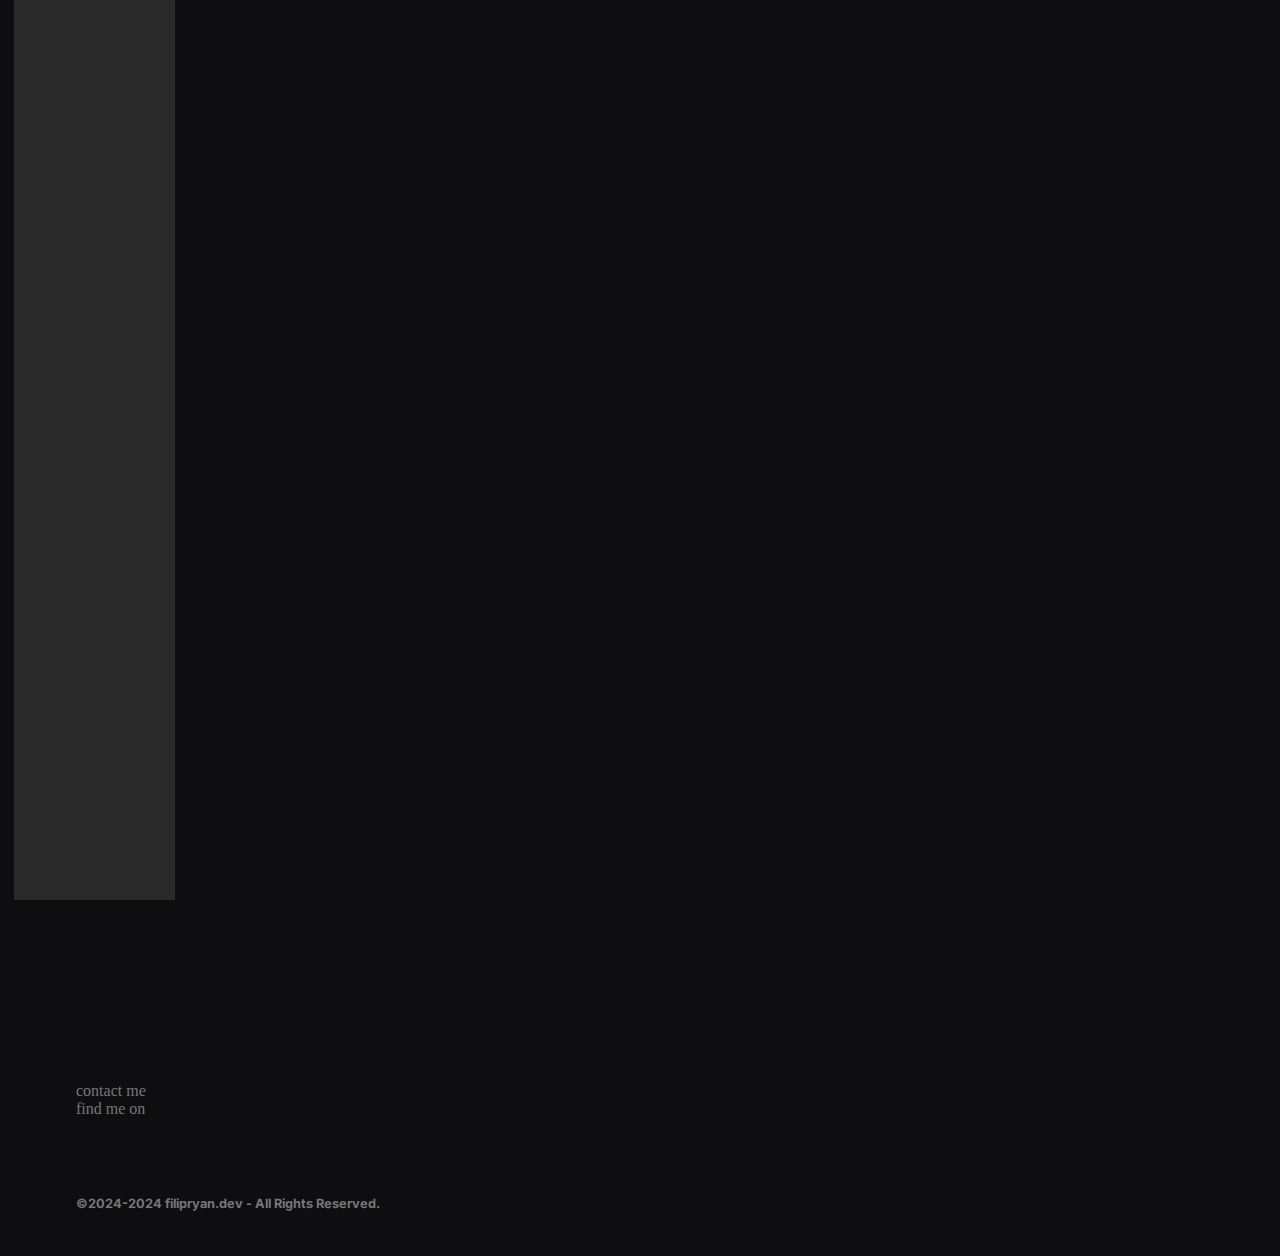
==== index.html @ d49475c1 "fixing hero section stuff again" ====
<!DOCTYPE html>
<html lang="en">
  <head>
    <meta charset="UTF-8" />
    <meta name="viewport" content="width=device-width, initial-scale=1.0" />
    <title>filipryan.dev</title>
    <link
      rel="icon"
      type="image/png"
      href="Src/Assets/faviconAssets/favicon-32x32.png"
      sizes="32x32"
    />
    <link
      rel="icon"
      type="image/png"
      href="Src/Assets/faviconAssets/favicon-16x16.png"
      sizes="16x16"
    />
    <link
      rel="icon"
      type="image/png"
      href="Src/Assets/faviconAssets/favicon.ico"
    />

    <link
      href="https://unpkg.com/boxicons@2.1.4/css/boxicons.min.css"
      rel="stylesheet"
    />
    <link rel="stylesheet" href="layout.css" />
    <link rel="stylesheet" href="Src/Website/globalLayout.css" />
    <link rel="stylesheet" href="Src/Website/fonts.css" />
  </head>
  <body>
    <div class="root">
      <div class="preLoader">
        <div class="placeholderFrame"></div>
        <div class="grayFrame"></div>
        <div class="blackFrame"></div>
        <div class="logoFrame">
          <img src="Src/Assets/FRLOGO.png" alt="FR" class="logo" />
        </div>
      </div>

      <header class="topHeader">
        <div class="container">
          <div class="left">
            <button class="leftInner" onclick="window.location.reload()">
              <div class="label">filipryan.dev</div>
            </button>
          </div>
          <div class="right">
            <button class="hamburger" id="navbarToggleButton">
              <div class="inner">
                <div class="hamburgerOpen">
                  <span class="line"></span>
                  <span class="line"></span>
                  <span class="line"></span>
                </div>
                <div class="hamburgerClosed">
                  <span class="line"></span>
                  <span class="line"></span>
                </div>
              </div>
            </button>
          </div>
        </div>
      </header>

      <nav class="navbar">
        <div class="shade"></div>
        <div class="content">
          <div class="container">
            <div class="inner">
              <section class="contact">
                <header class="title">Say hello</header>
                <section class="contactInfo">
                  <p class="contactTitle">Info</p>
                  <a href="tel:+4792081617"> (+47) 920 81 617 </a>
                  <a href="mailto:filipryanbusinessmail@gmail.com">
                    filipryanbusinessmail@gmail.com
                  </a>
                </section>
              </section>
              <section class="info">
                <header class="label">
                  <div class="description">Get in touch</div>
                </header>
                <div class="socials">
                  <div class="social" id="linkedin">
                    <a href="#">
                      <i class="bx bxl-linkedin"></i>
                    </a>
                  </div>
                  <div class="social" id="github">
                    <a href="https://github.com/raincuhh">
                      <i class="bx bxl-github"></i>
                    </a>
                  </div>
                  <div class="social" id="codepen">
                    <a href="https://codepen.io/filip-ryan">
                      <i class="bx bxl-codepen"></i>
                    </a>
                  </div>
                  <!--
                    <div class="social" id="twitter">
                      <a href="#">
                        <i class="bx bxl-twitter"></i>
                      </a>
                    </div>
                    -->
                </div>
              </section>
            </div>
          </div>
        </div>
      </nav>

      <div class="arrow"></div>

      <div class="progressBar"></div>

      <!-- main -->

      <main class="layout">
        <section class="sectionHero">
          <div class="container">
            <div class="heroTitle">
              <div class="heroTitleText">filip ryan</div>
              <div class="heroTitleText">paulsen</div>
            </div>
            <div class="heroSubtext">
              <div class="subtextContainer">
                <div class="infoBit" id="infoBit1">
                  <div class="bitContainer">
                    <span class="bitHeader">bullet</span>
                    Hi, im Filip, i like to develop
                    <span id="animatedBitSpan">websites</span>
                  </div>
                  <div class="pointer">
                    <i class="bx bx-subdirectory-right"></i>
                  </div>
                </div>
                <div class="infoBit" id="infoBit2">
                  <div class="bitContainer">
                    <span class="bitHeader">bullet</span>
                    Striving to innovate in digital experiences through my
                    passion for coding and programming.
                  </div>
                </div>
              </div>
            </div>
          </div>
        </section>
        <section class="sectionMain">
          <div class="container">
            <section class="section" id="sectionCv">
              <div class="header"></div>
              <div class="innerSection">
                <a href="Src/Website/cv/cv.html">
                  <span class="label"></span>
                </a>
              </div>
            </section>
            <section class="section" id="sectionAbout">
              <div class="header"></div>
              <div class="innerSection">
                <a href="Src/Website/aboutme/aboutme.html">
                  <span class="label"></span>
                </a>
              </div>
            </section>
            <section class="section" id="sectionProjects ">
              <div class="header"></div>
              <div class="innerSection">
                <a href="Src/Website/projects/projects.html">
                  <span class="label"></span>
                </a>
              </div>
            </section>
          </div>
        </section>
        <section class="sectionFooter">
          <div class="container">
            <div class="information">
              <div class="contact">
                <header class="contactHeader">contact me</header>
                <div class="inner"></div>
              </div>
              <div class="socials">
                <header class="socialsHeader">find me on</header>
                <div class="social">
                  <a href="#" id="linkedin">
                    <i class="bx bxl-linkedin"></i>
                  </a>
                </div>
                <div class="social" id="github">
                  <a href="https://github.com/raincuhh">
                    <i class="bx bxl-github"></i>
                  </a>
                </div>
                <div class="social" id="codepen">
                  <a href="https://codepen.io/filip-ryan">
                    <i class="bx bxl-codepen"></i>
                  </a>
                </div>
              </div>
            </div>
            <div class="copyright">
              ©2024-2024 filipryan.dev - All Rights Reserved.
            </div>
          </div>
        </section>
      </main>
    </div>

    <!-- gsap -->
    <script src="https://cdnjs.cloudflare.com/ajax/libs/gsap/3.12.5/gsap.min.js"></script>
    <!-- main js -->
    <script type="module" src="Src/Website/main.js"></script>
  </body>
</html>
---- layout.css ----
.root {
  position: relative;
  overflow: hidden;
}

/* fixed */

.preLoader {
  pointer-events: none;
  .placeholderFrame {
    position: fixed;
    left: 0;
    top: 0;
    height: 100vh;
    width: 100vw;
    background-color: var(--bg-base);
  }
  .grayFrame {
    position: fixed;
    left: 0;
    top: 0;
    height: 100vh;
    width: 100vw;
    background-color: var(--bg-elevated-highlight);
  }
  .blackFrame {
    position: fixed;
    left: 0;
    top: 0;
    height: 100vh;
    width: 100vw;
    background-color: var(--bg-base);
  }
  .logoFrame {
    position: fixed;
    width: 100%;
    height: 100%;
    display: flex;
    justify-content: center;
    align-items: center;

    .logo {
      width: max(15vw, min(20vw + 50px)) /*200px*/;
      height: auto;
    }
  }
}

.topHeader {
  position: fixed;
  display: flex;
  align-items: center;
  width: 100%;
  transform: translateY(-100px);
  top: clamp(1rem, 4vw, 3.5rem);
  z-index: 90;
  .container {
    display: flex;
    justify-content: space-between;
    align-items: center;
    margin: 0 auto;
    padding: 0 max(1.5rem, min(6vw - 0.05rem));
    width: 100%;
    max-width: var(--max-content-width);
    .left {
      .leftInner {
        background: transparent;
        .label {
          font-family: "Inter", sans-serif;
          font-size: clamp(1rem, 10vw, 1.2rem);

          color: var(--text-base);
          transition: var(--transition-hover-base);
        }
      }
    }
    .right {
      .hamburger {
        /*
        width: 60px;
        height: 60px;
        */
        display: flex;
        flex-direction: column;
        justify-content: center;
        align-items: center;
        background: transparent;
        .inner {
          display: flex;
          flex-direction: column;
          position: relative;
          justify-content: center;
          align-items: center;
          .hamburgerOpen {
            display: flex;
            flex-direction: column;
            position: fixed;
            align-items: end;
            justify-content: space-between;
            width: 20px;
            height: 20px;

            transform: translate(0px, 0px);
            opacity: 1;
            .line {
              height: 2px;
              background-color: var(--text-base);
              transition: var(--transition-hover-base);
            }
            .line:nth-child(1) {
              width: 26px;
            }
            .line:nth-child(2) {
              width: 13px;
            }
            .line:nth-child(3) {
              width: 17px;
            }
          }
          .hamburgerClosed {
            display: flex;
            flex-direction: column;
            position: fixed;
            align-items: center;
            justify-content: center;
            width: 20px;
            height: 20px;

            transform: translate(170px, 0px);
            opacity: 0;
            .line {
              position: fixed;
              height: 2px;
              width: 25px;
              background-color: var(--text-base);
              transition: var(--transition-hover-base);
            }
            .line:nth-child(1) {
              transform: rotate(45deg);
            }
            .line:nth-child(2) {
              transform: rotate(135deg);
            }
          }
        }
      }
    }
    .left:hover {
      .leftInner {
        .label {
          color: var(--text-highlight);
        }
      }
    }
    .right:hover {
      .hamburger {
        .inner {
          .hamburgerOpen {
            .line {
              background-color: var(--text-highlight);
            }
          }
          .hamburgerClosed {
            .line {
              background-color: var(--text-highlight);
            }
          }
        }
      }
    }
  }
}

.navbar {
  position: fixed;
  display: block;
  height: 100%;
  width: 100%;
  z-index: 50;
  pointer-events: none;
  .shade {
    position: absolute;
    width: 100%;
    height: 100%;
    background-color: #4e4e4e1b;
    opacity: 0;
    pointer-events: none;
    cursor: pointer;
  }
  .content {
    position: relative;
    display: flex;
    justify-content: center;

    width: 100%;
    height: 89dvh;
    background-color: var(--bg-elevated-highlight);

    clip-path: polygon(0 0, 100% 0, 100% var(--nl), 0 var(--nr));
    cursor: pointer;
    color: var(--text-base);
    font-family: "Inter", sans-serif;
    font-size: 1rem;
    text-transform: uppercase;

    pointer-events: all;

    .container {
      display: flex;
      flex-direction: column;
      justify-content: center;
      width: 100%;
      padding-bottom: 2rem;
      .inner {
        display: flex;
        flex-direction: column-reverse;
        justify-content: space-between;
        width: 100%;
        margin: 0 auto;
        padding: 0 max(1.5rem, min(6vw - 0.05rem));
        max-width: var(--max-content-width);
        .contact {
          display: flex;
          flex-direction: column;
          justify-content: space-between;
          font-size: 1rem;
          padding-bottom: 1.25rem;
          .title {
            padding: 0.5rem 0 0.75rem;
          }
          .contactInfo {
            display: flex;
            flex-direction: column;
            a {
              text-decoration: none;
              color: var(--text-base);
              transition: var(--transition-hover-base);
            }
            a:hover {
              color: var(--text-highlight);
            }
          }
        }
        .info {
          display: flex;
          flex-direction: column;
          .label {
            pointer-events: none;
            margin-bottom: 1rem;
            color: var(--text-base);
            font-size: clamp(4rem, 4vw, 5rem);
            font-family: "roboto", sans-serif;
            text-transform: lowercase;
            .description {
              text-align: start;
            }
          }
          .socials {
            display: flex;
            gap: 1rem;
            align-items: start;
            justify-content: start;
            .social {
              a {
                i {
                  color: var(--text-base);
                  font-size: clamp(1.2rem, 6.4vw, 1.5rem);
                  transition: var(--transition-hover-base);
                }
              }
              a:hover {
                i {
                  color: var(--text-highlight);
                }
              }
            }
          }
        }
      }
    }
  }
}

.progressBar {
  position: fixed;
  display: flex;
  height: 100%;
  justify-content: center;
  top: 50%;
  padding-left: 2rem;
  color: var(--text-base);
}

/* main */

.layout {
  background-color: var(--bg-base);
  .sectionHero {
    min-height: 100dvh;
    display: flex;
    align-items: center;
    .container {
      width: 100%;
      margin: 0 auto;
      padding: 5rem max(1rem, min(6vw - 0.05rem)) 0;
      max-width: var(--max-content-width);
      .heroTitle {
        color: var(--text-base);
        line-height: clamp(4rem, 15vw, 16rem);
        padding-bottom: clamp(3rem, 4vh, 4rem);
        .heroTitleText {
          width: 100%;
          display: flex;
          justify-content: space-between;
          font-family: "roboto", sans-serif;
          font-size: max(3.95rem, min(11.299vw + 2rem, 18rem));
          letter-spacing: -0.17rem;
        }
        .heroTitleText:nth-child(2) {
          display: flex;
          width: 100%;
          justify-content: end;
        }
      }
      .heroSubtext {
        .subtextContainer {
          display: flex;
          justify-content: space-between;
          width: 100%;
          max-width: 30rem;
          gap: 0.5rem;
          #infoBit1 {
            display: flex;
            max-width: 12rem;
            min-width: 10rem;
            .bitContainer {
              padding-right: 5px;
            }
            .pointer {
              i {
                font-size: 1.5rem;
                color: var(--text-base);
              }
            }
          }
          #infoBit2 {
            display: flex;
            max-width: 13rem;
            min-width: 5rem;
          }
          .infoBit {
            .bitContainer {
              color: var(--text-base);
              font-size: 1rem;
              font-family: "hind", sans-serif;
              line-height: 1rem;
              .bitHeader {
                font-size: 0.85rem;
                font-weight: 700;
                padding-right: 0.15rem;
                color: var(--text-base);
              }
            }
          }
        }
      }
    }
  }
  .sectionMain {
    .container {
      width: 100%;
      margin: 0 auto;
      padding: max(2rem, min(1vw + 2rem, 4rem)) max(1.5rem, min(6vw - 0.05rem));

      .section {
        color: var(--text-base);
        .header {
          padding-top: 1rem;
          .divider {
            color: var(--text-base);
            background-color: var(--text-base);
            height: 1px;
          }
          .info {
            padding-top: 0.75rem;
            padding-bottom: 0.75rem;
            display: flex;
            justify-content: space-between;
          }
        }
        .innerSection {
          width: 100%;
          display: flex;
          justify-content: center;
          align-items: center;
          a {
            text-decoration: none;
            .label {
              font-size: 3rem;
              color: var(--text-base);
            }
          }
        }
      }
    }

    /*
    #sectionCv {
    }
    #sectionAbout {
    }
    #sectionProjects {
    }
    */
  }
  .sectionFooter {
    background-color: var(--bg-base);
    color: var(--text-base);
    /*
    margin-top: max(2rem, min(1vw + 2rem, 4rem));
    */
    .container {
      width: 100%;
      margin: 0 auto;
      padding: max(2rem, min(1vw + 2rem, 4rem)) max(1.5rem, min(6vw - 0.05rem));
      max-width: var(--max-content-width);
      .information {
        display: flex;
        flex-direction: column;
        .socials {
          .social {
            a {
              i {
                color: var(--footer-text);
                font-size: clamp(1.2rem, 6.4vw, 1.5rem);
                transition: var(--transition-hover-base);
              }
            }
            a:hover {
              i {
                color: var(--text-highlight);
              }
            }
          }
        }
      }
      .copyright {
        font-size: 0.8rem;
        font-family: "inter", sans-serif;
        font-weight: 700;
      }
    }
  }
}

/* mediaqueries */

@media (min-width: 768px) {
  .navbar {
    .content {
      height: 76dvh;
      .container {
        .inner {
          flex-direction: row;
          gap: 0rem;
          .contact {
            .title {
              padding: 0 0 1rem;
            }
          }
          .info {
            .label {
              font-size: clamp(5.5rem, 8vw, 10rem);
              .description {
                text-align: end;
              }
            }
            .socials {
              align-items: end;
              justify-content: end;
            }
          }
        }
      }
    }
  }
  .layout {
    .sectionHero {
      .container {
        .heroTitle {
          padding-bottom: 1rem;
        }
      }
    }
  }
}

@media (max-width: 576px) {
  .layout {
    .sectionHero {
      .container {
        .heroDescription {
          .description {
            flex-direction: column;
          }
        }
      }
    }
  }
}
---- Src/Website/globalLayout.css ----
*,
*::before,
*::after {
  margin: 0;
  padding: 0;
  border: 0;
  box-sizing: border-box;
}

:root {
  --bg-lowest: rgba(0, 0, 0);
  /*
  --bg-base: rgba(18, 18, 18);
  --bg-highlight: rgba(26, 26, 26);
  */
  --bg-elevated-base: #242424;
  --bg-elevated-highlight: #2a2a2a;
  --just-white: rgb(255, 255, 255);
  --bg-base-reverse: rgb(--text-base);

  /*
  --text-base: rgba(255, 255, 255);
  --text-subdued: rgba(167, 167, 167);
  --text-base-black: rgba(0, 0, 0, 1);
  */
  --brand-positive-base: rgba(110, 62, 166);
  --brand-positive-highlight: rgba(121, 68, 181);
  --brand-positive-subdued: rgb(95, 53, 143);

  --bg-base: #0e0e10;
  --text-base: rgb(119, 119, 119);
  --text-highlight: rgb(170, 170, 170);

  --footer-text: var(--bg-base);
  --footer-bg: #feffec;

  --transition-hover-base: all ease-in-out 100ms;

  --nl: 0%; /*100%;*/
  --nr: 0%; /*86%;*/

  /*z-indexes, from highest to lowest.*/
  --intro-z-index: 99;
  --header-z-index: 95;
  --navbar-z-index: 90;
  --root-z-index: 1;

  /*viewport widths.*/
  --xs-width: 320px;
  --sm-width: 576px;
  --md-width: 768px;
  --lg-width: 992px;
  --xl-width: 1200px;
  --xxl-width: 1440px;
}
---- Src/Website/fonts.css ----
@import url("https://fonts.googleapis.com/css2?family=Hind:wght@300;400;500;600;700&family=Montserrat:ital,wght@0,100..900;1,100..900&family=Poppins:ital,wght@0,100;0,200;0,300;0,400;0,500;0,600;0,700;0,800;0,900;1,100;1,200;1,300;1,400;1,500;1,600;1,700;1,800;1,900&display=swap");
@import url("https://fonts.googleapis.com/css2?family=Inter:wght@100..900&display=swap");
@import url("https://fonts.googleapis.com/css2?family=Bebas+Neue&display=swap");
@import url("https://fonts.googleapis.com/css2?family=Inter:wght@100;200;300;400;500;600;700;800;900&display=swap");
@import url("https://fonts.googleapis.com/css2?family=Raleway:ital,wght@0,100;0,200;0,300;0,400;0,500;0,600;0,700;0,800;0,900;1,100;1,200;1,300;1,400;1,500;1,600;1,700;1,800;1,900&display=swap");
@import url("https://fonts.googleapis.com/css2?family=Roboto:ital,wght@0,100;0,300;0,400;0,500;0,700;0,900;1,100;1,300;1,400;1,500;1,700;1,900&display=swap");
@import url("https://fonts.cdnfonts.com/css/vogue");
@import url("https://fonts.cdnfonts.com/css/holage");
@import url("https://fonts.cdnfonts.com/css/merogza");

@import url("https://fonts.googleapis.com/css2?family=Roboto:ital,wght@0,100;0,300;0,400;0,500;0,700;0,900;1,100;1,300;1,400;1,500;1,700;1,900&display=swap");
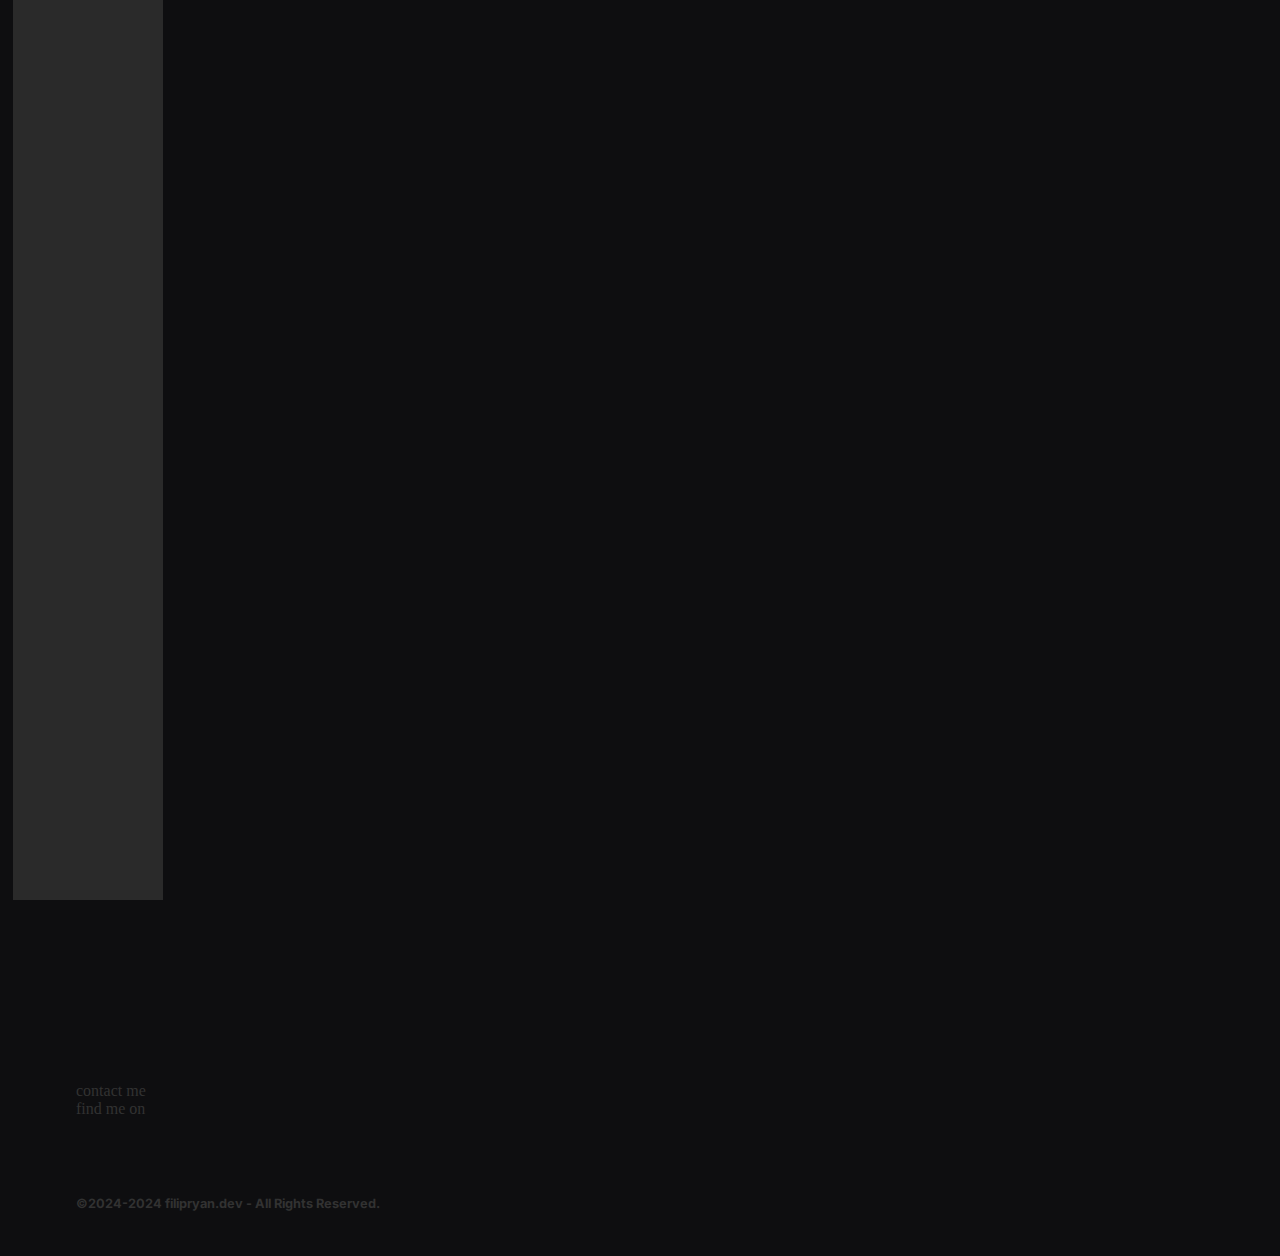
==== commit 347d2bf2: "added onscroll inactive fontcolor to active fontcolor" ====
--- a/index.html
+++ b/index.html
@@ -133,7 +133,7 @@
                 <div class="infoBit" id="infoBit1">
                   <div class="bitContainer">
                     <span class="bitHeader">bullet</span>
-                    Hi, im Filip, i like to develop
+                    Hi, i'm Filip, i like to develop
                     <span id="animatedBitSpan">websites</span>
                   </div>
                   <div class="pointer">
--- a/layout.css
+++ b/layout.css
@@ -199,10 +199,9 @@
     clip-path: polygon(0 0, 100% 0, 100% var(--nl), 0 var(--nr));
     cursor: pointer;
     color: var(--text-base);
-    font-family: "Inter", sans-serif;
+    font-family: "hind", sans-serif;
     font-size: 1rem;
-    text-transform: uppercase;
-
+    line-height: 1rem;
     pointer-events: all;
 
     .container {
@@ -244,6 +243,7 @@
         .info {
           display: flex;
           flex-direction: column;
+          line-height: 3rem;
           .label {
             pointer-events: none;
             margin-bottom: 1rem;
@@ -415,6 +415,7 @@
   }
   .sectionFooter {
     background-color: var(--bg-base);
+
     color: var(--text-base);
     /*
     margin-top: max(2rem, min(1vw + 2rem, 4rem));
--- a/Src/Website/globalLayout.css
+++ b/Src/Website/globalLayout.css
@@ -28,13 +28,17 @@
   --brand-positive-subdued: rgb(95, 53, 143);
 
   --bg-base: #0e0e10;
-  --text-base: rgb(119, 119, 119);
+  --text-inactive: rgb(50, 50, 50);
+  --text-119: rgb(119, 119, 119);
+  --text-base: var(--text-inactive);
   --text-highlight: rgb(170, 170, 170);
 
   --footer-text: var(--bg-base);
   --footer-bg: #feffec;
 
   --transition-hover-base: all ease-in-out 100ms;
+
+  --max-content-width: 120rem;
 
   --nl: 0%; /*100%;*/
   --nr: 0%; /*86%;*/
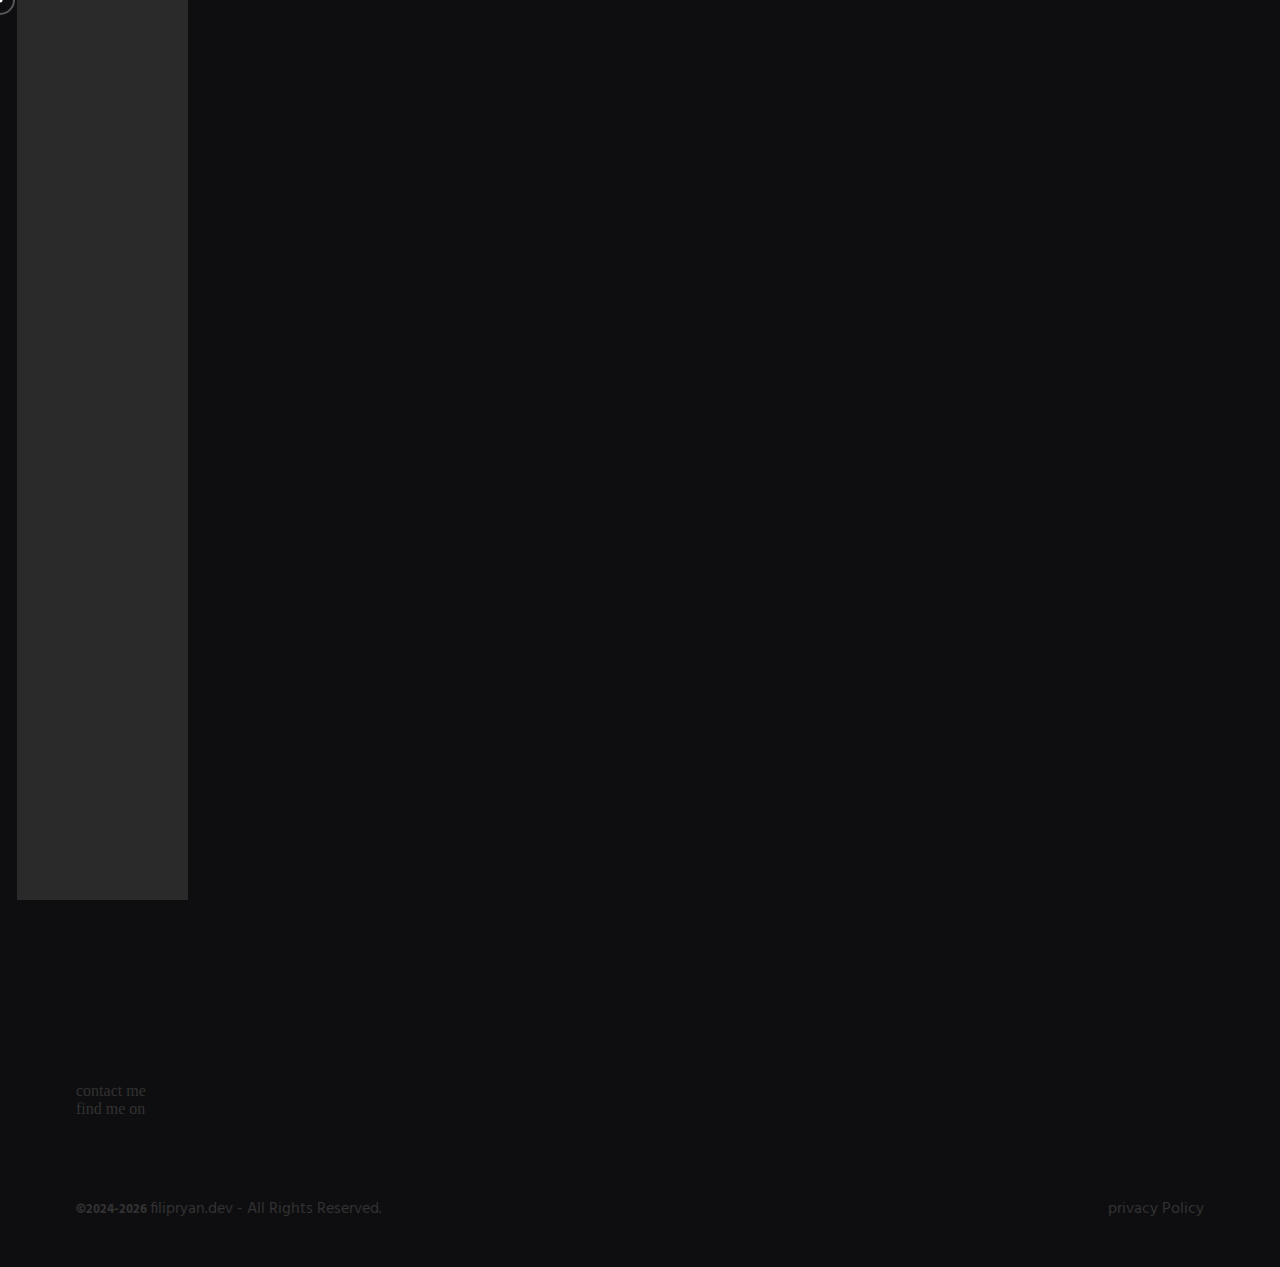
==== commit f9098fc8: "adding privacy policy" ====
--- a/index.html
+++ b/index.html
@@ -40,7 +40,6 @@
           <img src="Src/Assets/FRLOGO.png" alt="FR" class="logo" />
         </div>
       </div>
-
       <header class="topHeader">
         <div class="container">
           <div class="left">
@@ -65,7 +64,6 @@
           </div>
         </div>
       </header>
-
       <nav class="navbar">
         <div class="shade"></div>
         <div class="content">
@@ -101,20 +99,16 @@
                       <i class="bx bxl-codepen"></i>
                     </a>
                   </div>
-                  <!--
-                    <div class="social" id="twitter">
-                      <a href="#">
-                        <i class="bx bxl-twitter"></i>
-                      </a>
-                    </div>
-                    -->
                 </div>
               </section>
             </div>
           </div>
         </div>
       </nav>
-
+      <div class="cursor">
+        <div class="cursorDot" data-cursor-dot></div>
+        <div class="cursorOutline" data-cursor-outline></div>
+      </div>
       <div class="arrow"></div>
 
       <div class="progressBar"></div>
@@ -205,8 +199,20 @@
                 </div>
               </div>
             </div>
-            <div class="copyright">
-              ©2024-2024 filipryan.dev - All Rights Reserved.
+            <div class="legals">
+              <div class="copyright">
+                <a>
+                  <span class="copyrightDate"
+                    >©2024-<span id="copyrightPresentYear"></span>
+                  </span>
+                  filipryan.dev - All Rights Reserved.
+                </a>
+              </div>
+              <div class="privacy">
+                <a href="Src/Website/privacyPolicy/page.html">
+                  privacy Policy
+                </a>
+              </div>
             </div>
           </div>
         </section>
--- a/layout.css
+++ b/layout.css
@@ -1,3 +1,7 @@
+body {
+  cursor: none;
+}
+
 .root {
   position: relative;
   overflow: hidden;
@@ -52,7 +56,7 @@
   align-items: center;
   width: 100%;
   transform: translateY(-100px);
-  top: clamp(1rem, 4vw, 3.5rem);
+  top: clamp(1rem, 4vw, 4rem);
   z-index: 90;
   .container {
     display: flex;
@@ -185,7 +189,6 @@
     background-color: #4e4e4e1b;
     opacity: 0;
     pointer-events: none;
-    cursor: pointer;
   }
   .content {
     position: relative;
@@ -194,10 +197,10 @@
 
     width: 100%;
     height: 89dvh;
-    background-color: var(--bg-elevated-highlight);
+    background-color: var(--navbar-base);
 
     clip-path: polygon(0 0, 100% 0, 100% var(--nl), 0 var(--nr));
-    cursor: pointer;
+
     color: var(--text-base);
     font-family: "hind", sans-serif;
     font-size: 1rem;
@@ -243,7 +246,7 @@
         .info {
           display: flex;
           flex-direction: column;
-          line-height: 3rem;
+          line-height: clamp(3rem, 5vw, 5rem);
           .label {
             pointer-events: none;
             margin-bottom: 1rem;
@@ -289,6 +292,28 @@
   top: 50%;
   padding-left: 2rem;
   color: var(--text-base);
+}
+
+.cursorDot {
+  width: 5px;
+  height: 5px;
+  background-color: white;
+}
+.cursorOutline {
+  width: 30px;
+  height: 30px;
+  border: 2px solid hsla(0, 0%, 100%, 0.3);
+}
+
+.cursorDot,
+.cursorOutline {
+  position: fixed;
+  top: 0;
+  left: 0;
+  transform: translate(-50%, -50%);
+  border-radius: 50%;
+  z-index: 2000;
+  pointer-events: none;
 }
 
 /* main */
@@ -415,11 +440,7 @@
   }
   .sectionFooter {
     background-color: var(--bg-base);
-
     color: var(--text-base);
-    /*
-    margin-top: max(2rem, min(1vw + 2rem, 4rem));
-    */
     .container {
       width: 100%;
       margin: 0 auto;
@@ -445,10 +466,38 @@
           }
         }
       }
-      .copyright {
-        font-size: 0.8rem;
-        font-family: "inter", sans-serif;
-        font-weight: 700;
+      .legals {
+        width: 100%;
+        display: flex;
+        justify-content: space-between;
+        .copyright {
+          a {
+            color: var(--text-base);
+            font-size: clamp(0.8rem, 4vw, 1rem);
+            font-family: "hind", sans-serif;
+            text-decoration: none;
+            .copyrightDate {
+              font-size: 0.8rem;
+              font-weight: 700;
+            }
+          }
+        }
+        .copyright:hover {
+          text-decoration: underline;
+        }
+        .privacy {
+          a {
+            font-size: clamp(0.8rem, 4vw, 1rem);
+            font-family: "hind", sans-serif;
+            color: var(--text-base);
+            text-decoration: none;
+          }
+        }
+        .privacy:hover {
+          a {
+            text-decoration: underline;
+          }
+        }
       }
     }
   }
@@ -495,6 +544,15 @@
     }
   }
 }
+@media (max-width: 768px) {
+  [data-cursor-dot],
+  [data-cursor-outline] {
+    display: none;
+  }
+  body {
+    cursor: pointer;
+  }
+}
 
 @media (max-width: 576px) {
   .layout {
@@ -509,3 +567,17 @@
     }
   }
 }
+
+@media (max-width: 475px) {
+  .layout {
+    .sectionFooter {
+      .container {
+        .legals {
+          display: flex;
+          flex-direction: column;
+          gap: clamp(0.25rem, 4vw, 0.5rem);
+        }
+      }
+    }
+  }
+}
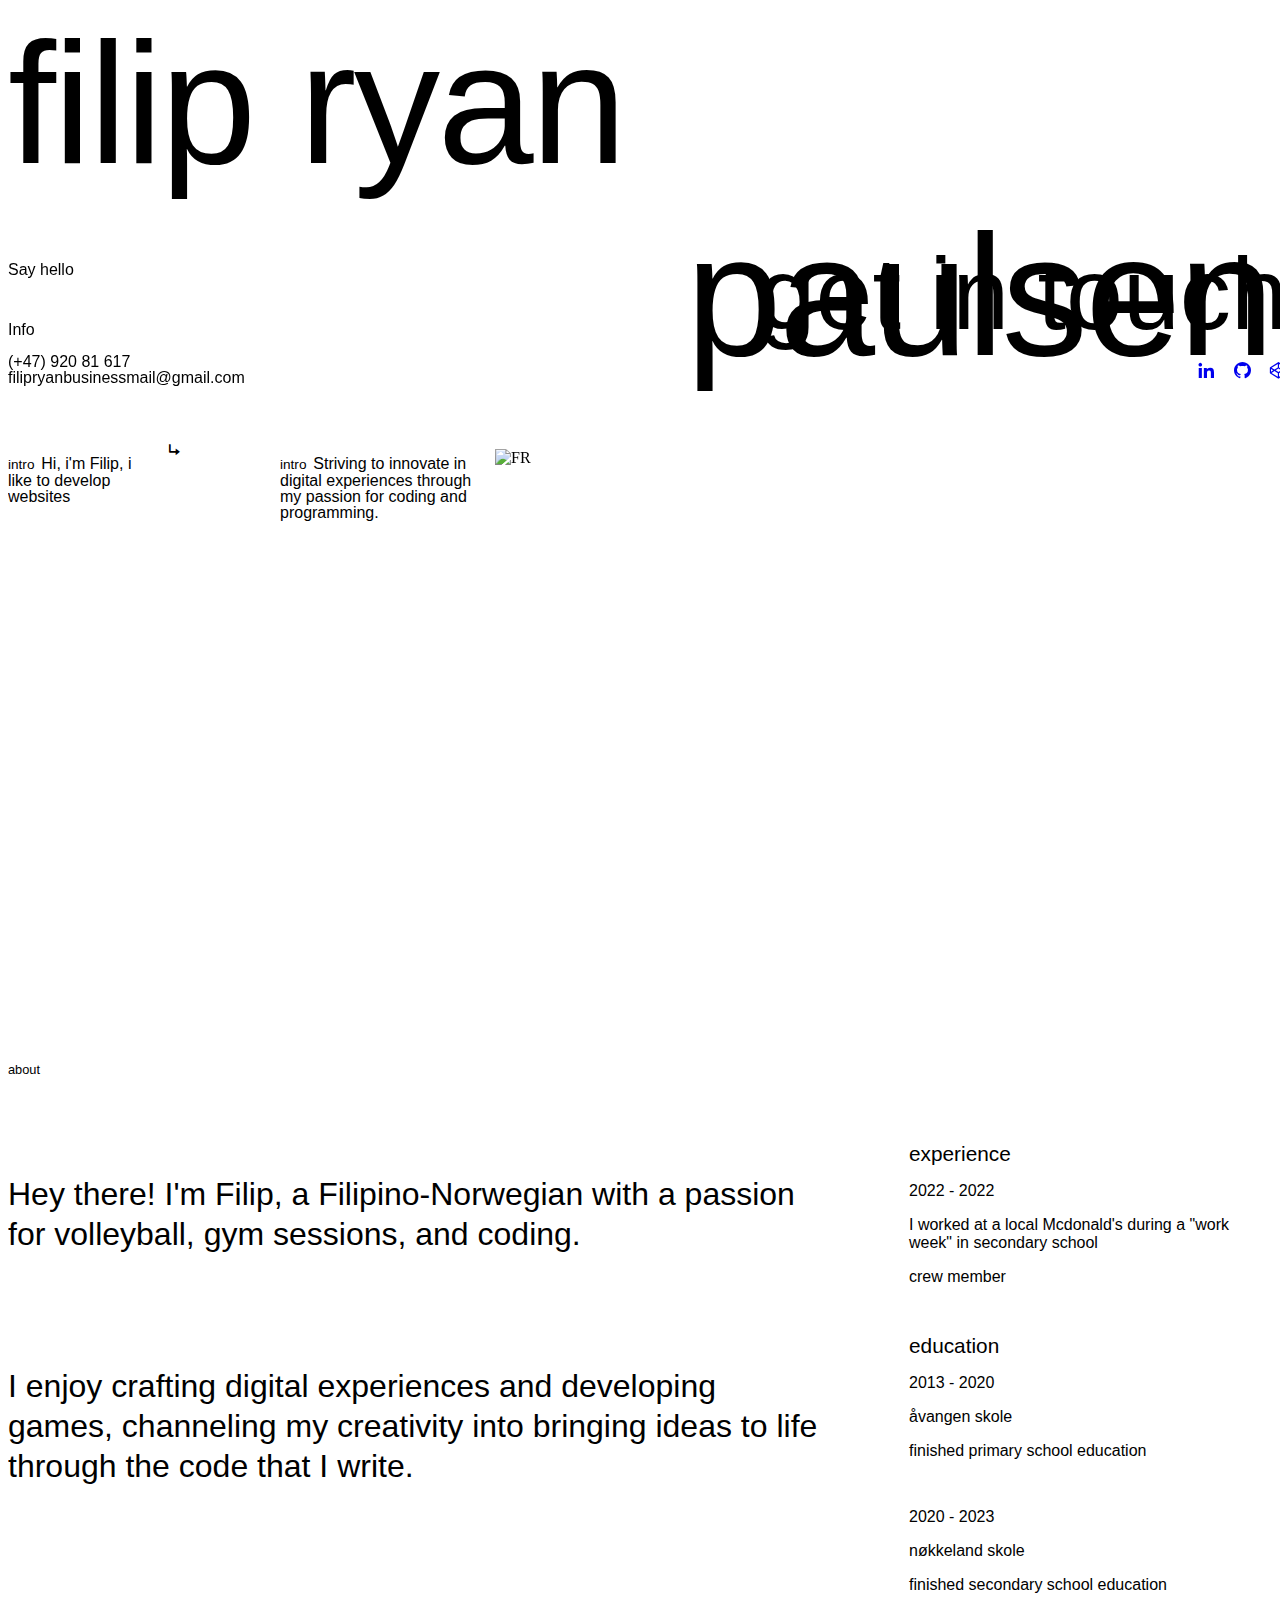
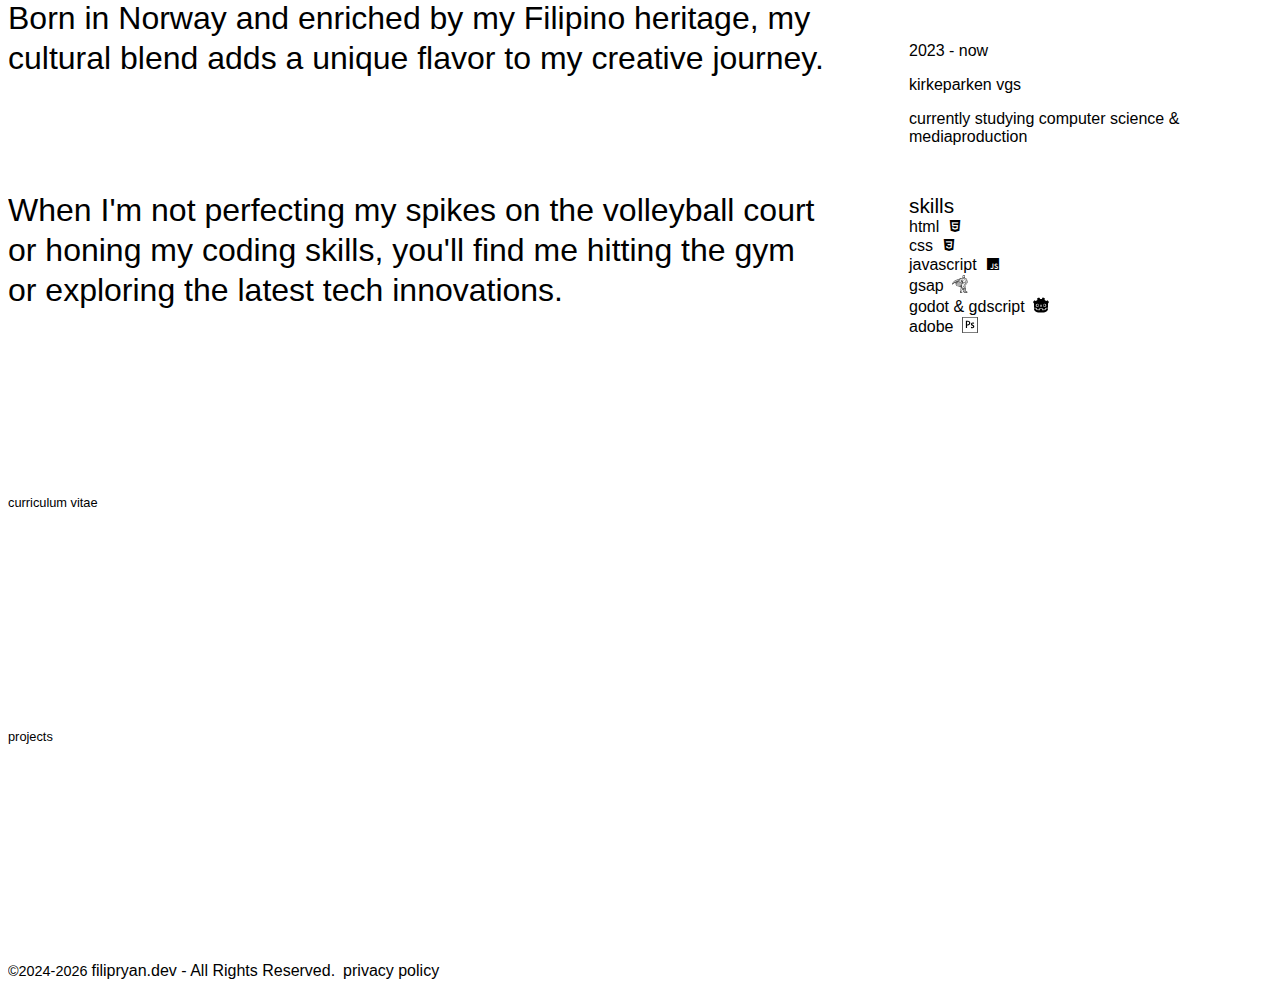
==== commit e0d19f64: "changed indexhtml,css,js, made the about section" ====
--- a/index.html
+++ b/index.html
@@ -3,52 +3,49 @@
   <head>
     <meta charset="UTF-8" />
     <meta name="viewport" content="width=device-width, initial-scale=1.0" />
-    <title>filipryan.dev</title>
+    <title>filipryan.dev | home</title>
     <link
       rel="icon"
       type="image/png"
-      href="Src/Assets/faviconAssets/favicon-32x32.png"
+      href="assets/favicon-32x32.png"
       sizes="32x32"
     />
     <link
       rel="icon"
       type="image/png"
-      href="Src/Assets/faviconAssets/favicon-16x16.png"
+      href="assets/favicon-16x16.png"
       sizes="16x16"
     />
-    <link
-      rel="icon"
-      type="image/png"
-      href="Src/Assets/faviconAssets/favicon.ico"
-    />
+    <link rel="icon" type="image/png" href="assets/favicon.ico" />
 
     <link
       href="https://unpkg.com/boxicons@2.1.4/css/boxicons.min.css"
       rel="stylesheet"
     />
     <link rel="stylesheet" href="layout.css" />
-    <link rel="stylesheet" href="Src/Website/globalLayout.css" />
-    <link rel="stylesheet" href="Src/Website/fonts.css" />
+    <link rel="stylesheet" href="global/globalLayout.css" />
+    <link rel="stylesheet" href="global/fonts.css" />
+    <link rel="stylesheet" href="global/constants.css" />
   </head>
   <body>
-    <div class="root">
+    <section class="root">
       <div class="preLoader">
         <div class="placeholderFrame"></div>
         <div class="grayFrame"></div>
         <div class="blackFrame"></div>
         <div class="logoFrame">
-          <img src="Src/Assets/FRLOGO.png" alt="FR" class="logo" />
+          <img src="assets/frLogo.png" alt="FR" class="logo" />
         </div>
       </div>
       <header class="topHeader">
         <div class="container">
-          <div class="left">
+          <div class="left hoverableElement">
             <button class="leftInner" onclick="window.location.reload()">
               <div class="label">filipryan.dev</div>
             </button>
           </div>
           <div class="right">
-            <button class="hamburger" id="navbarToggleButton">
+            <button class="hamburger hoverableElement" id="navbarToggleButton">
               <div class="inner">
                 <div class="hamburgerOpen">
                   <span class="line"></span>
@@ -73,8 +70,13 @@
                 <header class="title">Say hello</header>
                 <section class="contactInfo">
                   <p class="contactTitle">Info</p>
-                  <a href="tel:+4792081617"> (+47) 920 81 617 </a>
-                  <a href="mailto:filipryanbusinessmail@gmail.com">
+                  <a class="hoverableElement" href="tel:+4792081617">
+                    (+47) 920 81 617
+                  </a>
+                  <a
+                    class="hoverableElement"
+                    href="mailto:filipryanbusinessmail@gmail.com"
+                  >
                     filipryanbusinessmail@gmail.com
                   </a>
                 </section>
@@ -84,17 +86,17 @@
                   <div class="description">Get in touch</div>
                 </header>
                 <div class="socials">
-                  <div class="social" id="linkedin">
+                  <div class="social hoverableElement" id="linkedin">
                     <a href="#">
                       <i class="bx bxl-linkedin"></i>
                     </a>
                   </div>
-                  <div class="social" id="github">
+                  <div class="social hoverableElement" id="github">
                     <a href="https://github.com/raincuhh">
                       <i class="bx bxl-github"></i>
                     </a>
                   </div>
-                  <div class="social" id="codepen">
+                  <div class="social hoverableElement" id="codepen">
                     <a href="https://codepen.io/filip-ryan">
                       <i class="bx bxl-codepen"></i>
                     </a>
@@ -109,119 +111,203 @@
         <div class="cursorDot" data-cursor-dot></div>
         <div class="cursorOutline" data-cursor-outline></div>
       </div>
-      <div class="arrow"></div>
-
-      <div class="progressBar"></div>
 
       <!-- main -->
 
       <main class="layout">
-        <section class="sectionHero">
-          <div class="container">
-            <div class="heroTitle">
-              <div class="heroTitleText">filip ryan</div>
-              <div class="heroTitleText">paulsen</div>
-            </div>
-            <div class="heroSubtext">
-              <div class="subtextContainer">
-                <div class="infoBit" id="infoBit1">
-                  <div class="bitContainer">
-                    <span class="bitHeader">bullet</span>
+        <section class="hero">
+          <div class="container">
+            <section class="title">
+              <div class="heroText">filip ryan</div>
+              <div class="heroText">paulsen</div>
+            </section>
+            <section class="subTitle">
+              <div class="wrapper">
+                <article class="infoBox" id="infoBox1">
+                  <p class="boxContainer">
+                    <span class="header">intro</span>
                     Hi, i'm Filip, i like to develop
-                    <span id="animatedBitSpan">websites</span>
-                  </div>
+                    <span id="infoBoxAnimSpan">websites</span>
+                  </p>
                   <div class="pointer">
                     <i class="bx bx-subdirectory-right"></i>
                   </div>
-                </div>
-                <div class="infoBit" id="infoBit2">
-                  <div class="bitContainer">
-                    <span class="bitHeader">bullet</span>
+                </article>
+                <article class="infoBox" id="infoBox2">
+                  <p class="boxContainer">
+                    <span class="header">intro</span>
                     Striving to innovate in digital experiences through my
                     passion for coding and programming.
-                  </div>
-                </div>
+                  </p>
+                </article>
               </div>
+            </section>
+          </div>
+        </section>
+
+        <section class="about">
+          <div class="container">
+            <header class="sectionHeader">about</header>
+            <div class="wrapper">
+              <article class="aboutContainer">
+                <p>
+                  Hey there! I'm Filip, a Filipino-Norwegian with a passion for
+                  volleyball, gym sessions, and coding.
+                </p>
+                <p>
+                  I enjoy crafting digital experiences and developing games,
+                  channeling my creativity into bringing ideas to life through
+                  the code that I write.
+                </p>
+                <p>
+                  Born in Norway and enriched by my Filipino heritage, my
+                  cultural blend adds a unique flavor to my creative journey.
+                </p>
+                <p>
+                  When I'm not perfecting my spikes on the volleyball court or
+                  honing my coding skills, you'll find me hitting the gym or
+                  exploring the latest tech innovations.
+                </p>
+              </article>
+              <article class="aboutBeside">
+                <section class="experience">
+                  <header class="header">experience</header>
+                  <div class="experienceContainer">
+                    <div class="experienceBox">
+                      <p class="date">2022 - 2022</p>
+                      <p class="info">
+                        I worked at a local Mcdonald's during a "work week" in
+                        secondary school
+                      </p>
+                      <p class="position">crew member</p>
+                    </div>
+                  </div>
+                </section>
+                <section class="education">
+                  <header class="header">education</header>
+                  <div class="educationContainer">
+                    <div class="educationBox">
+                      <p class="date">2013 - 2020</p>
+                      <p class="institution">åvangen skole</p>
+                      <p class="info">finished primary school education</p>
+                    </div>
+                    <div class="educationBox">
+                      <p class="date">2020 - 2023</p>
+                      <p class="institution">nøkkeland skole</p>
+                      <p class="info">finished secondary school education</p>
+                    </div>
+                    <div class="educationBox">
+                      <p class="date">2023 - now</p>
+                      <p class="institution">kirkeparken vgs</p>
+                      <p class="info">
+                        currently studying computer science & mediaproduction
+                      </p>
+                    </div>
+                  </div>
+                </section>
+                <section class="skills">
+                  <header class="header">skills</header>
+                  <div class="skillsContainer">
+                    <div class="skillsBox">
+                      <div class="skill">html</div>
+                      <div class="icon">
+                        <i class="bx bxl-html5"></i>
+                      </div>
+                    </div>
+                    <div class="skillsBox">
+                      <div class="skill">css</div>
+                      <div class="icon">
+                        <i class="bx bxl-css3"></i>
+                      </div>
+                    </div>
+                    <div class="skillsBox">
+                      <div class="skill">javascript</div>
+                      <div class="icon">
+                        <i class="bx bxl-javascript"></i>
+                      </div>
+                    </div>
+                    <div class="skillsBox">
+                      <div class="skill">gsap</div>
+                      <div class="icon">
+                        <img src="assets/gsap-greensock.svg" alt="gsap" />
+                      </div>
+                    </div>
+                    <div class="skillsBox">
+                      <div class="skill">godot & gdscript</div>
+                      <div class="icon">
+                        <svg
+                          xmlns="http://www.w3.org/2000/svg"
+                          width="1em"
+                          height="1em"
+                          viewBox="0 0 32 32"
+                        >
+                          <path
+                            fill="currentColor"
+                            d="M12.745.917c-1.458.328-2.906.781-4.266 1.464a32.09 32.09 0 0 0 .266 3.505c-.526.339-1.078.63-1.568 1.026c-.5.38-1.01.75-1.464 1.198a28.31 28.31 0 0 0-2.849-1.651C1.801 7.6.812 8.834-.001 10.214c.609.99 1.25 1.911 1.938 2.792h.016v8.474a.15.15 0 0 1 .047.005l5.198.5a.554.554 0 0 1 .5.521l.161 2.292l4.531.323l.313-2.115a.56.56 0 0 1 .552-.479h5.484a.56.56 0 0 1 .552.479l.313 2.115l4.531-.323l.161-2.292a.554.554 0 0 1 .505-.521l5.193-.5c.016 0 .031-.005.047-.005v-8.474h.021a29.489 29.489 0 0 0 1.932-2.792c-.807-1.38-1.802-2.615-2.865-3.755A28.99 28.99 0 0 0 26.28 8.11c-.453-.448-.958-.818-1.458-1.198c-.495-.396-1.047-.688-1.573-1.026c.156-1.161.234-2.307.266-3.505c-1.354-.682-2.802-1.135-4.266-1.464A30.66 30.66 0 0 0 17.671 4a11.064 11.064 0 0 0-1.661-.13h-.026c-.552.005-1.109.042-1.661.13A29.889 29.889 0 0 0 12.74.917zm-4.11 12.406a3.134 3.134 0 0 1 3.13 3.135a3.13 3.13 0 1 1-6.26 0a3.134 3.134 0 0 1 3.13-3.135m14.73 0a3.134 3.134 0 0 1 3.13 3.135a3.13 3.13 0 1 1-6.26 0a3.134 3.134 0 0 1 3.13-3.135M8.932 14.568a2.076 2.076 0 1 0 0 4.151a2.077 2.077 0 0 0 2.083-2.073a2.078 2.078 0 0 0-2.083-2.078m14.131 0a2.076 2.076 0 1 0 0 4.151a2.073 2.073 0 0 0 2.078-2.073a2.074 2.074 0 0 0-2.078-2.078M16 15.172c.557 0 1.01.406 1.01.911v2.885c0 .505-.453.917-1.01.917s-1.01-.411-1.01-.917v-2.885c0-.505.453-.911 1.01-.911M1.948 22.599c0 .505.005 1.052.005 1.161c0 4.938 6.26 7.307 14.036 7.333h.021c7.776-.026 14.031-2.396 14.031-7.333l.01-1.161l-4.672.453l-.161 2.307a.556.556 0 0 1-.516.516l-5.578.396a.56.56 0 0 1-.552-.474l-.318-2.156h-4.516l-.318 2.156a.557.557 0 0 1-.594.474l-5.531-.396a.565.565 0 0 1-.521-.516l-.156-2.307l-4.672-.448z"
+                          ></path>
+                        </svg>
+                      </div>
+                    </div>
+                    <div class="skillsBox">
+                      <div class="skill">adobe</div>
+                      <div class="icon">
+                        <svg
+                          xmlns="http://www.w3.org/2000/svg"
+                          width="1em"
+                          height="1em"
+                          viewBox="0 0 32 32"
+                        >
+                          <path
+                            fill="currentColor"
+                            d="M0 .401v31.198h32V.401zm1.333 1.333h29.333v28.531H1.333zm6.401 5.974c0-.089.188-.156.297-.156a76.42 76.42 0 0 1 3.438-.068c3.698 0 5.135 2.026 5.135 4.62c0 3.391-2.458 4.844-5.469 4.844c-.51 0-.682-.026-1.036-.026v5.125c0 .109-.042.156-.151.156H7.885c-.109 0-.151-.042-.151-.151zm2.365 7.084c.307.021.552.021 1.083.021c1.557 0 3.026-.552 3.026-2.661c0-1.693-1.052-2.552-2.833-2.552c-.526 0-1.031.021-1.276.042zm11.479-1.589c-1.057 0-1.411.531-1.411.969c0 .484.24.813 1.651 1.542c2.089 1.016 2.75 1.979 2.75 3.411c0 2.13-1.63 3.276-3.828 3.276c-1.167 0-2.161-.245-2.734-.573c-.083-.042-.104-.109-.104-.219v-1.958c0-.13.063-.177.151-.109a4.9 4.9 0 0 0 2.682.792c1.057 0 1.495-.438 1.495-1.036c0-.484-.307-.901-1.646-1.604c-1.896-.906-2.688-1.828-2.688-3.37c0-1.719 1.344-3.146 3.672-3.146c1.146 0 1.953.177 2.396.37c.109.068.13.177.13.266v1.828c0 .109-.068.177-.198.13c-.594-.349-1.469-.573-2.323-.573z"
+                          ></path>
+                        </svg>
+                      </div>
+                    </div>
+                  </div>
+                </section>
+              </article>
             </div>
           </div>
         </section>
-        <section class="sectionMain">
-          <div class="container">
-            <section class="section" id="sectionCv">
-              <div class="header"></div>
-              <div class="innerSection">
-                <a href="Src/Website/cv/cv.html">
-                  <span class="label"></span>
+
+        <section class="cv">
+          <div class="container">
+            <header class="sectionHeader">curriculum vitae</header>
+            <article class="cvInner"></article>
+          </div>
+        </section>
+
+        <section class="projects">
+          <div class="container">
+            <header class="sectionHeader">projects</header>
+          </div>
+        </section>
+
+        <footer class="footer">
+          <div class="container">
+            <section class="footerGlobal"></section>
+            <section class="footerLegal">
+              <div class="copyright">
+                <span class="copyrightDate">
+                  ©2024-<span id="copyrightCurrentYear"></span>
+                </span>
+                filipryan.dev - All Rights Reserved.
+              </div>
+              <div class="privacyPolicy hoverableElement">
+                <a href="legal/privacyPolicy/privacyPolicy.html">
+                  privacy policy
                 </a>
               </div>
             </section>
-            <section class="section" id="sectionAbout">
-              <div class="header"></div>
-              <div class="innerSection">
-                <a href="Src/Website/aboutme/aboutme.html">
-                  <span class="label"></span>
-                </a>
-              </div>
-            </section>
-            <section class="section" id="sectionProjects ">
-              <div class="header"></div>
-              <div class="innerSection">
-                <a href="Src/Website/projects/projects.html">
-                  <span class="label"></span>
-                </a>
-              </div>
-            </section>
-          </div>
-        </section>
-        <section class="sectionFooter">
-          <div class="container">
-            <div class="information">
-              <div class="contact">
-                <header class="contactHeader">contact me</header>
-                <div class="inner"></div>
-              </div>
-              <div class="socials">
-                <header class="socialsHeader">find me on</header>
-                <div class="social">
-                  <a href="#" id="linkedin">
-                    <i class="bx bxl-linkedin"></i>
-                  </a>
-                </div>
-                <div class="social" id="github">
-                  <a href="https://github.com/raincuhh">
-                    <i class="bx bxl-github"></i>
-                  </a>
-                </div>
-                <div class="social" id="codepen">
-                  <a href="https://codepen.io/filip-ryan">
-                    <i class="bx bxl-codepen"></i>
-                  </a>
-                </div>
-              </div>
-            </div>
-            <div class="legals">
-              <div class="copyright">
-                <a>
-                  <span class="copyrightDate"
-                    >©2024-<span id="copyrightPresentYear"></span>
-                  </span>
-                  filipryan.dev - All Rights Reserved.
-                </a>
-              </div>
-              <div class="privacy">
-                <a href="Src/Website/privacyPolicy/page.html">
-                  privacy Policy
-                </a>
-              </div>
-            </div>
-          </div>
-        </section>
+          </div>
+        </footer>
       </main>
-    </div>
-
+    </section>
     <!-- gsap -->
     <script src="https://cdnjs.cloudflare.com/ajax/libs/gsap/3.12.5/gsap.min.js"></script>
     <!-- main js -->
-    <script type="module" src="Src/Website/main.js"></script>
+    <script type="module" src="index.js"></script>
+    <script src="global/constants.js"></script>
   </body>
 </html>
--- a/layout.css
+++ b/layout.css
@@ -1,583 +1,215 @@
-body {
-  cursor: none;
-}
-
 .root {
   position: relative;
-  overflow: hidden;
-}
-
-/* fixed */
-
-.preLoader {
-  pointer-events: none;
-  .placeholderFrame {
-    position: fixed;
-    left: 0;
-    top: 0;
-    height: 100vh;
-    width: 100vw;
-    background-color: var(--bg-base);
-  }
-  .grayFrame {
-    position: fixed;
-    left: 0;
-    top: 0;
-    height: 100vh;
-    width: 100vw;
-    background-color: var(--bg-elevated-highlight);
-  }
-  .blackFrame {
-    position: fixed;
-    left: 0;
-    top: 0;
-    height: 100vh;
-    width: 100vw;
-    background-color: var(--bg-base);
-  }
-  .logoFrame {
-    position: fixed;
+}
+
+.layout {
+  overflow-y: hidden;
+  background-color: var(--bg-base);
+  display: flex;
+  flex-direction: column;
+  gap: clamp(5rem, 12vw, 40rem);
+
+  .sectionHeader {
+    font-size: 0.8rem;
+    font-family: "inter", sans-serif;
+    line-height: 1rem;
+    color: var(--text-inactive);
+    margin-bottom: clamp(2rem, 10vw, 4rem);
+  }
+}
+
+.hero {
+  min-height: 100dvh;
+  color: var(--text-base);
+  .container {
     width: 100%;
-    height: 100%;
-    display: flex;
-    justify-content: center;
-    align-items: center;
-
-    .logo {
-      width: max(15vw, min(20vw + 50px)) /*200px*/;
-      height: auto;
-    }
-  }
-}
-
-.topHeader {
-  position: fixed;
-  display: flex;
-  align-items: center;
-  width: 100%;
-  transform: translateY(-100px);
-  top: clamp(1rem, 4vw, 4rem);
-  z-index: 90;
+    margin: 0 auto;
+    padding: 5rem var(--padding-base);
+    max-width: var(--max-content-width);
+    .title {
+      line-height: clamp(4rem, 15vw, 14.5rem);
+      padding-bottom: clamp(3rem, 4vh, 4rem);
+      .heroText {
+        font-family: "roboto", sans-serif;
+        font-size: max(3.9rem, min(11vw + 2rem, 18rem));
+        letter-spacing: -0.17rem;
+      }
+      .heroText:nth-child(2) {
+        display: flex;
+        justify-content: end;
+      }
+    }
+    .subTitle {
+      .wrapper {
+        display: flex;
+        justify-content: space-between;
+        max-width: 30rem;
+        gap: 0.5rem;
+        .infoBox {
+          .boxContainer {
+            color: var(--text-base);
+            font-size: clamp(0.85rem, 6.4vw, 1rem);
+            font-family: "hind", sans-serif;
+            line-height: 1rem;
+            .header {
+              font-size: clamp(0.75rem, 6.4vw, 0.85rem);
+              padding-right: 0.15rem;
+              color: var(--text-inactive);
+            }
+          }
+          .pointer {
+            i {
+              font-size: 1.25rem;
+              color: var(--text-inactive);
+            }
+          }
+        }
+        #infoBox1 {
+          display: flex;
+          max-width: 11rem;
+          min-width: 9rem;
+          .boxContainer {
+            padding-right: 5px;
+          }
+        }
+        #infoBox2 {
+          display: flex;
+          max-width: 13rem;
+          min-width: 6rem;
+        }
+      }
+    }
+  }
+}
+
+.about {
+  color: var(--text-base);
   .container {
-    display: flex;
-    justify-content: space-between;
-    align-items: center;
+    width: 100%;
     margin: 0 auto;
-    padding: 0 max(1.5rem, min(6vw - 0.05rem));
-    width: 100%;
+    padding: 3rem var(--padding-base);
     max-width: var(--max-content-width);
-    .left {
-      .leftInner {
-        background: transparent;
-        .label {
-          font-family: "Inter", sans-serif;
-          font-size: clamp(1rem, 10vw, 1.2rem);
-
-          color: var(--text-base);
-          transition: var(--transition-hover-base);
-        }
-      }
-    }
-    .right {
-      .hamburger {
-        /*
-        width: 60px;
-        height: 60px;
-        */
+    .wrapper {
+      display: flex;
+      flex-direction: column;
+      gap: 1.5rem;
+      .aboutContainer {
         display: flex;
         flex-direction: column;
-        justify-content: center;
-        align-items: center;
-        background: transparent;
-        .inner {
+        gap: clamp(3rem, 6.4vw, 2rem);
+        font-family: "hind", sans-serif;
+        font-size: 2rem;
+        line-height: 2.5rem;
+      }
+      .aboutBeside {
+        display: flex;
+        flex-direction: column;
+        font-family: "hind", sans-serif;
+        font-size: clamp(1rem, 12vw, 1.5rem);
+        .experience,
+        .education {
+          .header {
+            color: var(--text-inactive);
+            font-size: clamp(0.8rem, 12vw, 1.3rem);
+          }
+          .experienceContainer,
+          .educationContainer {
+            display: flex;
+            flex-direction: column;
+            gap: clamp(0.5rem, 12.4vw, 1rem);
+
+            .experienceBox,
+            .educationBox {
+              font-size: 1rem;
+            }
+          }
+        }
+        .experience,
+        .education {
+          margin-bottom: 2rem;
+        }
+        .skills {
+          .header {
+            color: var(--text-inactive);
+            font-size: clamp(0.8rem, 12vw, 1.3rem);
+          }
+        }
+        .skillsContainer {
           display: flex;
           flex-direction: column;
-          position: relative;
-          justify-content: center;
-          align-items: center;
-          .hamburgerOpen {
+          gap: 0.25rem, 12.4vw, 0.5rem;
+          .skillsBox {
             display: flex;
-            flex-direction: column;
-            position: fixed;
-            align-items: end;
-            justify-content: space-between;
-            width: 20px;
-            height: 20px;
-
-            transform: translate(0px, 0px);
-            opacity: 1;
-            .line {
-              height: 2px;
-              background-color: var(--text-base);
-              transition: var(--transition-hover-base);
-            }
-            .line:nth-child(1) {
-              width: 26px;
-            }
-            .line:nth-child(2) {
-              width: 13px;
-            }
-            .line:nth-child(3) {
-              width: 17px;
-            }
-          }
-          .hamburgerClosed {
-            display: flex;
-            flex-direction: column;
-            position: fixed;
+            gap: 0.5rem;
+            font-size: 1rem;
             align-items: center;
-            justify-content: center;
-            width: 20px;
-            height: 20px;
-
-            transform: translate(170px, 0px);
-            opacity: 0;
-            .line {
-              position: fixed;
-              height: 2px;
-              width: 25px;
-              background-color: var(--text-base);
-              transition: var(--transition-hover-base);
-            }
-            .line:nth-child(1) {
-              transform: rotate(45deg);
-            }
-            .line:nth-child(2) {
-              transform: rotate(135deg);
-            }
-          }
-        }
-      }
-    }
-    .left:hover {
-      .leftInner {
-        .label {
-          color: var(--text-highlight);
-        }
-      }
-    }
-    .right:hover {
-      .hamburger {
-        .inner {
-          .hamburgerOpen {
-            .line {
-              background-color: var(--text-highlight);
-            }
-          }
-          .hamburgerClosed {
-            .line {
-              background-color: var(--text-highlight);
-            }
-          }
-        }
-      }
-    }
-  }
-}
-
-.navbar {
-  position: fixed;
-  display: block;
-  height: 100%;
-  width: 100%;
-  z-index: 50;
-  pointer-events: none;
-  .shade {
-    position: absolute;
+            .icon {
+              img {
+                width: 1rem;
+                height: auto;
+                filter: grayscale(100%);
+              }
+            }
+          }
+        }
+      }
+    }
+  }
+}
+
+.footer {
+  color: var(--text-base);
+  .container {
     width: 100%;
-    height: 100%;
-    background-color: #4e4e4e1b;
-    opacity: 0;
-    pointer-events: none;
-  }
-  .content {
-    position: relative;
-    display: flex;
-    justify-content: center;
-
-    width: 100%;
-    height: 89dvh;
-    background-color: var(--navbar-base);
-
-    clip-path: polygon(0 0, 100% 0, 100% var(--nl), 0 var(--nr));
-
-    color: var(--text-base);
-    font-family: "hind", sans-serif;
-    font-size: 1rem;
-    line-height: 1rem;
-    pointer-events: all;
-
+    margin: 0 auto;
+    padding: 3rem var(--padding-base);
+    max-width: var(--max-content-width);
+    /*
+    .footerGlobal {
+      
+    }
+    */
+    .footerLegal {
+      display: flex;
+      .copyright {
+        padding-right: 0.5rem;
+        font-size: clamp(0.8rem, 6.4vw, 1rem);
+        font-family: "hind", sans-serif;
+        .copyrightDate {
+          font-size: clamp(0.7rem, 6.4vw, 0.9rem);
+        }
+      }
+      .privacyPolicy {
+        a {
+          font-size: clamp(0.8rem, 6.4vw, 1rem);
+          font-family: "hind", sans-serif;
+          color: var(--text-base);
+          text-decoration: none;
+        }
+      }
+      .privacyPolicy:hover {
+        a {
+          text-decoration: underline;
+          color: var(text-hover);
+        }
+      }
+    }
+  }
+}
+
+/* mediaqueries */
+
+@media (min-width: 768px) {
+  .about {
     .container {
-      display: flex;
-      flex-direction: column;
-      justify-content: center;
-      width: 100%;
-      padding-bottom: 2rem;
-      .inner {
-        display: flex;
-        flex-direction: column-reverse;
+      .wrapper {
+        flex-direction: row;
         justify-content: space-between;
-        width: 100%;
-        margin: 0 auto;
-        padding: 0 max(1.5rem, min(6vw - 0.05rem));
-        max-width: var(--max-content-width);
-        .contact {
-          display: flex;
-          flex-direction: column;
-          justify-content: space-between;
-          font-size: 1rem;
-          padding-bottom: 1.25rem;
-          .title {
-            padding: 0.5rem 0 0.75rem;
-          }
-          .contactInfo {
-            display: flex;
-            flex-direction: column;
-            a {
-              text-decoration: none;
-              color: var(--text-base);
-              transition: var(--transition-hover-base);
-            }
-            a:hover {
-              color: var(--text-highlight);
-            }
-          }
-        }
-        .info {
-          display: flex;
-          flex-direction: column;
-          line-height: clamp(3rem, 5vw, 5rem);
-          .label {
-            pointer-events: none;
-            margin-bottom: 1rem;
-            color: var(--text-base);
-            font-size: clamp(4rem, 4vw, 5rem);
-            font-family: "roboto", sans-serif;
-            text-transform: lowercase;
-            .description {
-              text-align: start;
-            }
-          }
-          .socials {
-            display: flex;
-            gap: 1rem;
-            align-items: start;
-            justify-content: start;
-            .social {
-              a {
-                i {
-                  color: var(--text-base);
-                  font-size: clamp(1.2rem, 6.4vw, 1.5rem);
-                  transition: var(--transition-hover-base);
-                }
-              }
-              a:hover {
-                i {
-                  color: var(--text-highlight);
-                }
-              }
-            }
-          }
-        }
-      }
-    }
-  }
-}
-
-.progressBar {
-  position: fixed;
-  display: flex;
-  height: 100%;
-  justify-content: center;
-  top: 50%;
-  padding-left: 2rem;
-  color: var(--text-base);
-}
-
-.cursorDot {
-  width: 5px;
-  height: 5px;
-  background-color: white;
-}
-.cursorOutline {
-  width: 30px;
-  height: 30px;
-  border: 2px solid hsla(0, 0%, 100%, 0.3);
-}
-
-.cursorDot,
-.cursorOutline {
-  position: fixed;
-  top: 0;
-  left: 0;
-  transform: translate(-50%, -50%);
-  border-radius: 50%;
-  z-index: 2000;
-  pointer-events: none;
-}
-
-/* main */
-
-.layout {
-  background-color: var(--bg-base);
-  .sectionHero {
-    min-height: 100dvh;
-    display: flex;
-    align-items: center;
-    .container {
-      width: 100%;
-      margin: 0 auto;
-      padding: 5rem max(1rem, min(6vw - 0.05rem)) 0;
-      max-width: var(--max-content-width);
-      .heroTitle {
-        color: var(--text-base);
-        line-height: clamp(4rem, 15vw, 16rem);
-        padding-bottom: clamp(3rem, 4vh, 4rem);
-        .heroTitleText {
-          width: 100%;
-          display: flex;
-          justify-content: space-between;
-          font-family: "roboto", sans-serif;
-          font-size: max(3.95rem, min(11.299vw + 2rem, 18rem));
-          letter-spacing: -0.17rem;
-        }
-        .heroTitleText:nth-child(2) {
-          display: flex;
-          width: 100%;
-          justify-content: end;
-        }
-      }
-      .heroSubtext {
-        .subtextContainer {
-          display: flex;
-          justify-content: space-between;
-          width: 100%;
-          max-width: 30rem;
-          gap: 0.5rem;
-          #infoBit1 {
-            display: flex;
-            max-width: 12rem;
-            min-width: 10rem;
-            .bitContainer {
-              padding-right: 5px;
-            }
-            .pointer {
-              i {
-                font-size: 1.5rem;
-                color: var(--text-base);
-              }
-            }
-          }
-          #infoBit2 {
-            display: flex;
-            max-width: 13rem;
-            min-width: 5rem;
-          }
-          .infoBit {
-            .bitContainer {
-              color: var(--text-base);
-              font-size: 1rem;
-              font-family: "hind", sans-serif;
-              line-height: 1rem;
-              .bitHeader {
-                font-size: 0.85rem;
-                font-weight: 700;
-                padding-right: 0.15rem;
-                color: var(--text-base);
-              }
-            }
-          }
-        }
-      }
-    }
-  }
-  .sectionMain {
-    .container {
-      width: 100%;
-      margin: 0 auto;
-      padding: max(2rem, min(1vw + 2rem, 4rem)) max(1.5rem, min(6vw - 0.05rem));
-
-      .section {
-        color: var(--text-base);
-        .header {
-          padding-top: 1rem;
-          .divider {
-            color: var(--text-base);
-            background-color: var(--text-base);
-            height: 1px;
-          }
-          .info {
-            padding-top: 0.75rem;
-            padding-bottom: 0.75rem;
-            display: flex;
-            justify-content: space-between;
-          }
-        }
-        .innerSection {
-          width: 100%;
-          display: flex;
-          justify-content: center;
-          align-items: center;
-          a {
-            text-decoration: none;
-            .label {
-              font-size: 3rem;
-              color: var(--text-base);
-            }
-          }
-        }
-      }
-    }
-
-    /*
-    #sectionCv {
-    }
-    #sectionAbout {
-    }
-    #sectionProjects {
-    }
-    */
-  }
-  .sectionFooter {
-    background-color: var(--bg-base);
-    color: var(--text-base);
-    .container {
-      width: 100%;
-      margin: 0 auto;
-      padding: max(2rem, min(1vw + 2rem, 4rem)) max(1.5rem, min(6vw - 0.05rem));
-      max-width: var(--max-content-width);
-      .information {
-        display: flex;
-        flex-direction: column;
-        .socials {
-          .social {
-            a {
-              i {
-                color: var(--footer-text);
-                font-size: clamp(1.2rem, 6.4vw, 1.5rem);
-                transition: var(--transition-hover-base);
-              }
-            }
-            a:hover {
-              i {
-                color: var(--text-highlight);
-              }
-            }
-          }
-        }
-      }
-      .legals {
-        width: 100%;
-        display: flex;
-        justify-content: space-between;
-        .copyright {
-          a {
-            color: var(--text-base);
-            font-size: clamp(0.8rem, 4vw, 1rem);
-            font-family: "hind", sans-serif;
-            text-decoration: none;
-            .copyrightDate {
-              font-size: 0.8rem;
-              font-weight: 700;
-            }
-          }
-        }
-        .copyright:hover {
-          text-decoration: underline;
-        }
-        .privacy {
-          a {
-            font-size: clamp(0.8rem, 4vw, 1rem);
-            font-family: "hind", sans-serif;
-            color: var(--text-base);
-            text-decoration: none;
-          }
-        }
-        .privacy:hover {
-          a {
-            text-decoration: underline;
-          }
-        }
-      }
-    }
-  }
-}
-
-/* mediaqueries */
-
-@media (min-width: 768px) {
-  .navbar {
-    .content {
-      height: 76dvh;
-      .container {
-        .inner {
-          flex-direction: row;
-          gap: 0rem;
-          .contact {
-            .title {
-              padding: 0 0 1rem;
-            }
-          }
-          .info {
-            .label {
-              font-size: clamp(5.5rem, 8vw, 10rem);
-              .description {
-                text-align: end;
-              }
-            }
-            .socials {
-              align-items: end;
-              justify-content: end;
-            }
-          }
-        }
-      }
-    }
-  }
-  .layout {
-    .sectionHero {
-      .container {
-        .heroTitle {
-          padding-bottom: 1rem;
-        }
-      }
-    }
-  }
-}
-@media (max-width: 768px) {
-  [data-cursor-dot],
-  [data-cursor-outline] {
-    display: none;
-  }
-  body {
-    cursor: pointer;
-  }
-}
-
-@media (max-width: 576px) {
-  .layout {
-    .sectionHero {
-      .container {
-        .heroDescription {
-          .description {
-            flex-direction: column;
-          }
-        }
-      }
-    }
-  }
-}
-
-@media (max-width: 475px) {
-  .layout {
-    .sectionFooter {
-      .container {
-        .legals {
-          display: flex;
-          flex-direction: column;
-          gap: clamp(0.25rem, 4vw, 0.5rem);
-        }
-      }
-    }
-  }
-}
+        gap: clamp(3rem, 6.4vw, 6rem);
+        .aboutBeside {
+          width: 60rem;
+        }
+      }
+    }
+  }
+}
--- a/global/constants.css
+++ b/global/constants.css
@@ -0,0 +1,359 @@
+body {
+  cursor: none;
+}
+
+/* preloader */
+
+.preLoader {
+  pointer-events: none;
+  .placeholderFrame {
+    position: fixed;
+    left: 0;
+    top: 0;
+    height: 100vh;
+    width: 100vw;
+    background-color: var(--bg-base);
+  }
+  .grayFrame {
+    position: fixed;
+    left: 0;
+    top: 0;
+    height: 100vh;
+    width: 100vw;
+    background-color: var(--bg-highlight-base);
+  }
+  .blackFrame {
+    position: fixed;
+    left: 0;
+    top: 0;
+    height: 100vh;
+    width: 100vw;
+    background-color: var(--bg-base);
+  }
+  .logoFrame {
+    position: fixed;
+    width: 100%;
+    height: 100%;
+    display: flex;
+    justify-content: center;
+    align-items: center;
+
+    .logo {
+      width: max(15vw, min(20vw + 50px)) /*200px*/;
+      height: auto;
+    }
+  }
+}
+
+/* topheader and navbar */
+
+.topHeader {
+  position: fixed;
+  display: flex;
+  align-items: center;
+  width: 100%;
+  transform: translateY(-100px);
+  top: clamp(1rem, 4vw, 4rem);
+  z-index: 90;
+  .container {
+    display: flex;
+    justify-content: space-between;
+    align-items: center;
+    margin: 0 auto;
+    padding: 0 var(--padding-base);
+    width: 100%;
+    max-width: var(--max-content-width);
+    .left {
+      .leftInner {
+        background: transparent;
+        text-decoration: none;
+        .label {
+          font-family: "Inter", sans-serif;
+          font-size: clamp(1rem, 10vw, 1.5rem);
+
+          color: var(--text-base);
+          /*
+          transition: var(--transition-hover-base);
+          */
+        }
+      }
+    }
+    .right {
+      .hamburger {
+        /*
+        width: 60px;
+        height: 60px;
+        */
+        display: flex;
+        flex-direction: column;
+        justify-content: center;
+        align-items: center;
+        background: transparent;
+        .inner {
+          display: flex;
+          flex-direction: column;
+          position: relative;
+          justify-content: center;
+          align-items: center;
+          .hamburgerOpen {
+            display: flex;
+            flex-direction: column;
+            position: fixed;
+            align-items: end;
+            justify-content: space-between;
+            width: 20px;
+            height: 20px;
+
+            transform: translate(0px, 0px);
+            opacity: 1;
+            .line {
+              height: 2px;
+              background-color: var(--text-base);
+              /*
+              transition: var(--transition-hover-base);
+              */
+            }
+            .line:nth-child(1) {
+              width: 26px;
+            }
+            .line:nth-child(2) {
+              width: 13px;
+            }
+            .line:nth-child(3) {
+              width: 17px;
+            }
+          }
+          .hamburgerClosed {
+            display: flex;
+            flex-direction: column;
+            position: fixed;
+            align-items: center;
+            justify-content: center;
+            width: 20px;
+            height: 20px;
+
+            transform: translate(170px, 0px);
+            opacity: 0;
+            .line {
+              position: fixed;
+              height: 2px;
+              width: 25px;
+              background-color: var(--text-base);
+              /*
+              transition: var(--transition-hover-base);
+              */
+            }
+            .line:nth-child(1) {
+              transform: rotate(45deg);
+            }
+            .line:nth-child(2) {
+              transform: rotate(135deg);
+            }
+          }
+        }
+      }
+    }
+    .left:hover {
+      .leftInner {
+        .label {
+          color: var(--text-hover);
+        }
+      }
+    }
+    .right:hover {
+      .hamburger {
+        .inner {
+          .hamburgerOpen {
+            .line {
+              background-color: var(--text-hover);
+            }
+          }
+          .hamburgerClosed {
+            .line {
+              background-color: var(--text-hover);
+            }
+          }
+        }
+      }
+    }
+  }
+}
+
+.navbar {
+  position: fixed;
+  display: block;
+  height: 100%;
+  width: 100%;
+  z-index: 50;
+  pointer-events: none;
+  .shade {
+    position: absolute;
+    width: 100%;
+    height: 100%;
+    background-color: #4e4e4e1b;
+    opacity: 0;
+    pointer-events: none;
+  }
+  .content {
+    position: relative;
+    display: flex;
+    justify-content: center;
+
+    width: 100%;
+    height: 89dvh;
+    background-color: var(--navbar-base);
+
+    clip-path: polygon(0 0, 100% 0, 100% var(--nl), 0 var(--nr));
+
+    color: var(--text-base);
+    font-family: "hind", sans-serif;
+    font-size: 1rem;
+    line-height: 1rem;
+    pointer-events: all;
+
+    .container {
+      display: flex;
+      flex-direction: column;
+      justify-content: center;
+      width: 100%;
+      padding-bottom: 2rem;
+      .inner {
+        display: flex;
+        flex-direction: column-reverse;
+        justify-content: space-between;
+        width: 100%;
+        margin: 0 auto;
+        padding: 0 var(--padding-base);
+        max-width: var(--max-content-width);
+        .contact {
+          display: flex;
+          flex-direction: column;
+          justify-content: space-between;
+          font-size: 1rem;
+          padding-bottom: 1.25rem;
+          .title {
+            padding: 0.5rem 0 0.75rem;
+          }
+          .contactInfo {
+            display: flex;
+            flex-direction: column;
+            a {
+              text-decoration: none;
+              color: var(--text-base);
+              /*
+              transition: var(--transition-hover-base);
+              */
+            }
+            a:hover {
+              color: var(--text-hover);
+            }
+          }
+        }
+        .info {
+          display: flex;
+          flex-direction: column;
+          line-height: clamp(3rem, 5vw, 5rem);
+          .label {
+            pointer-events: none;
+            margin-bottom: 1rem;
+            color: var(--text-base);
+            font-size: clamp(3rem, 4vw, 5rem);
+            font-family: "roboto", sans-serif;
+            text-transform: lowercase;
+            .description {
+              text-align: start;
+            }
+          }
+          .socials {
+            display: flex;
+            gap: 1rem;
+            align-items: start;
+            justify-content: start;
+            .social {
+              a {
+                i {
+                  color: var(--text-base);
+                  font-size: clamp(1rem, 6.4vw, 1.25rem);
+                  /*
+                  transition: var(--transition-hover-base);
+                  */
+                }
+              }
+              a:hover {
+                i {
+                  color: var(--text-hover);
+                }
+              }
+            }
+          }
+        }
+      }
+    }
+  }
+}
+
+/* cursor logic */
+.cursorDot {
+  width: 5px;
+  height: 5px;
+  background-color: white;
+}
+.cursorOutline {
+  width: 30px;
+  height: 30px;
+  border: 2px solid hsla(0, 0%, 100%, 0.3);
+}
+
+.cursorDot,
+.cursorOutline {
+  position: fixed;
+  top: 0;
+  left: 0;
+  transform: translate(-50%, -50%);
+  border-radius: 50%;
+  z-index: 2000;
+  pointer-events: none;
+}
+
+@media (max-width: 768px) {
+  [data-cursor-dot],
+  [data-cursor-outline] {
+    display: none;
+  }
+  body {
+    cursor: pointer;
+  }
+}
+
+/*mediaqueries*/
+
+@media (min-width: 768px) {
+  .navbar {
+    .content {
+      height: 76dvh;
+      .container {
+        .inner {
+          flex-direction: row;
+          gap: 0rem;
+          .contact {
+            .title {
+              padding: 0 0 1rem;
+            }
+          }
+          .info {
+            .label {
+              font-size: clamp(4.5rem, 8vw, 10rem);
+              .description {
+                text-align: end;
+              }
+            }
+            .socials {
+              align-items: end;
+              justify-content: end;
+            }
+          }
+        }
+      }
+    }
+  }
+}
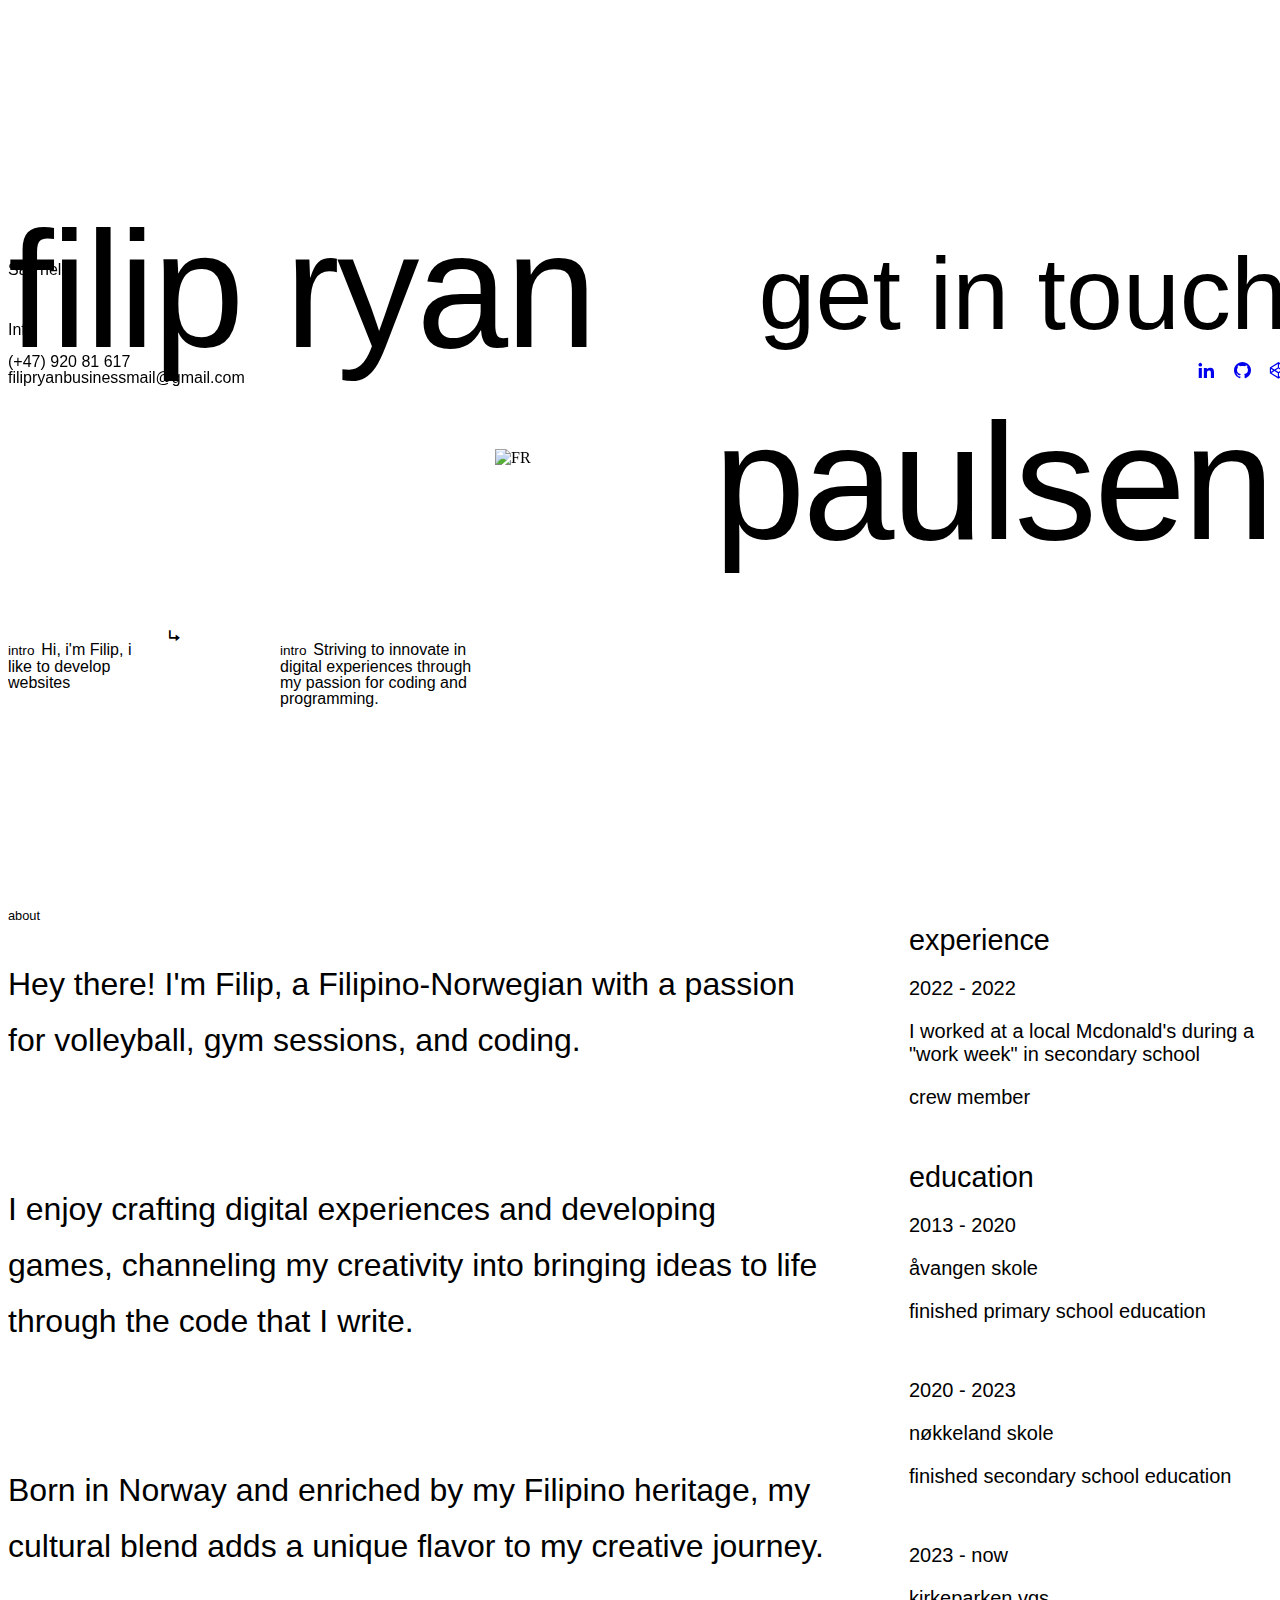
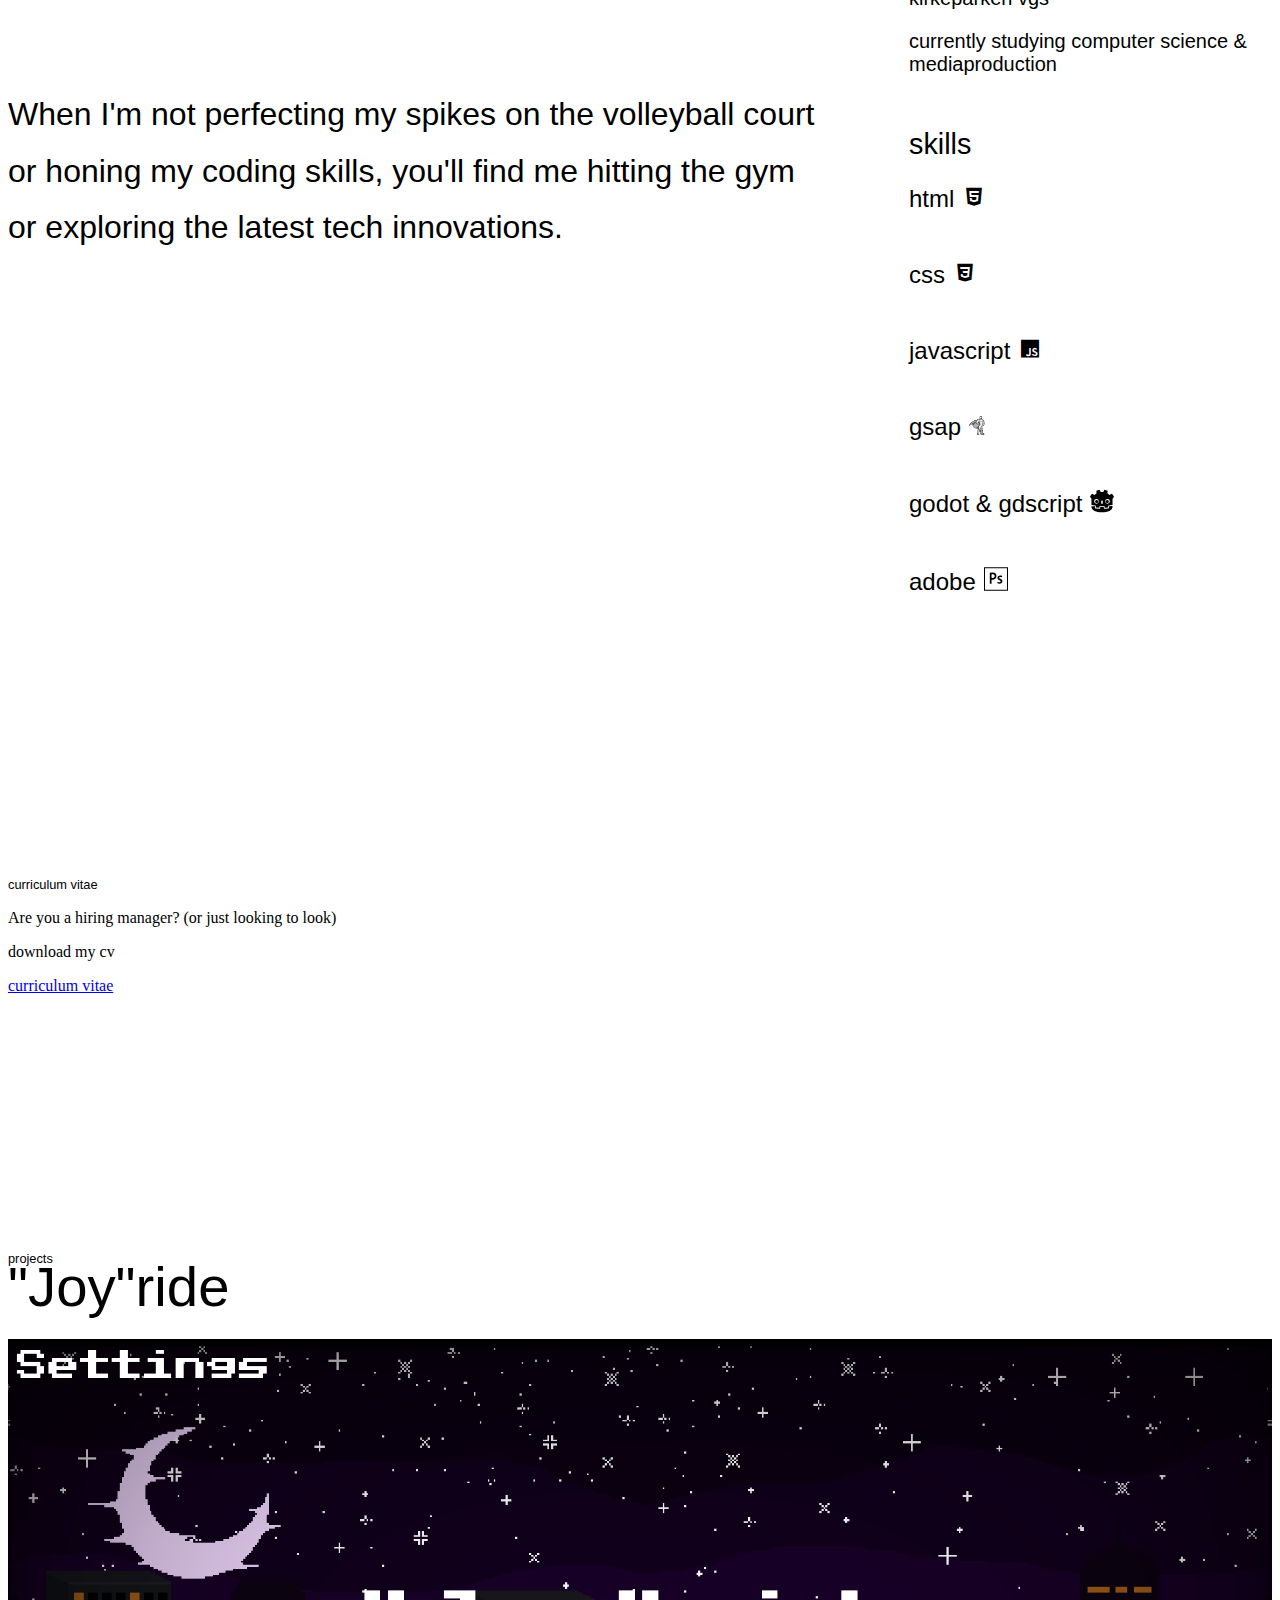
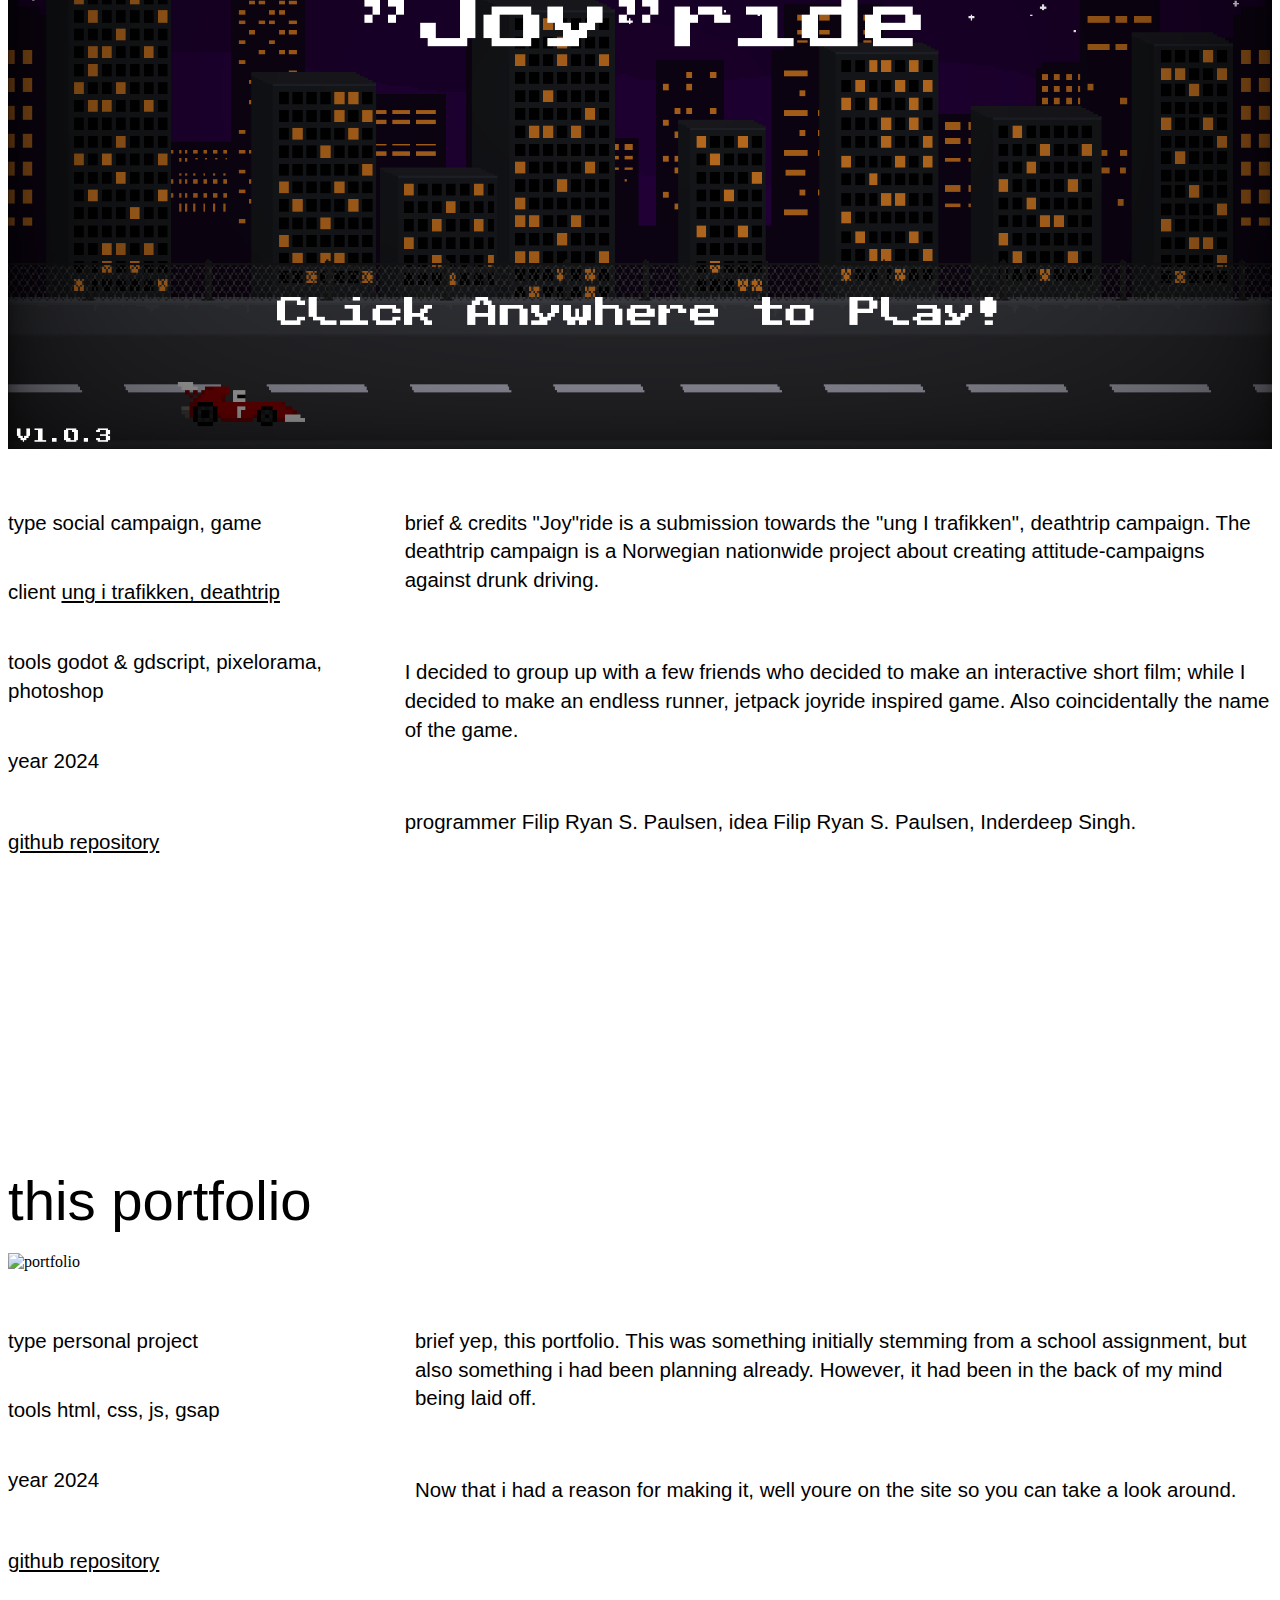
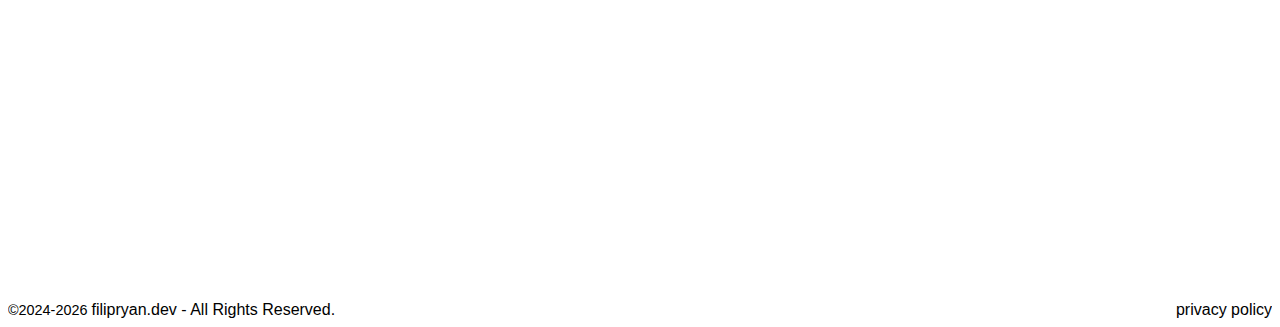
==== commit e987ad33: "finale commit night, do cv tomorrow" ====
--- a/index.html
+++ b/index.html
@@ -115,6 +115,7 @@
       <!-- main -->
 
       <main class="layout">
+        <!-- hero -->
         <section class="hero">
           <div class="container">
             <section class="title">
@@ -145,145 +146,240 @@
           </div>
         </section>
 
+        <!-- about -->
         <section class="about">
+          <header class="sectionHeader">about</header>
           <div class="container">
-            <header class="sectionHeader">about</header>
-            <div class="wrapper">
-              <article class="aboutContainer">
-                <p>
-                  Hey there! I'm Filip, a Filipino-Norwegian with a passion for
-                  volleyball, gym sessions, and coding.
-                </p>
-                <p>
-                  I enjoy crafting digital experiences and developing games,
-                  channeling my creativity into bringing ideas to life through
-                  the code that I write.
-                </p>
-                <p>
-                  Born in Norway and enriched by my Filipino heritage, my
-                  cultural blend adds a unique flavor to my creative journey.
-                </p>
-                <p>
-                  When I'm not perfecting my spikes on the volleyball court or
-                  honing my coding skills, you'll find me hitting the gym or
-                  exploring the latest tech innovations.
-                </p>
-              </article>
-              <article class="aboutBeside">
-                <section class="experience">
-                  <header class="header">experience</header>
-                  <div class="experienceContainer">
-                    <div class="experienceBox">
-                      <p class="date">2022 - 2022</p>
-                      <p class="info">
-                        I worked at a local Mcdonald's during a "work week" in
-                        secondary school
-                      </p>
-                      <p class="position">crew member</p>
-                    </div>
-                  </div>
-                </section>
-                <section class="education">
-                  <header class="header">education</header>
-                  <div class="educationContainer">
-                    <div class="educationBox">
-                      <p class="date">2013 - 2020</p>
-                      <p class="institution">åvangen skole</p>
-                      <p class="info">finished primary school education</p>
-                    </div>
-                    <div class="educationBox">
-                      <p class="date">2020 - 2023</p>
-                      <p class="institution">nøkkeland skole</p>
-                      <p class="info">finished secondary school education</p>
-                    </div>
-                    <div class="educationBox">
-                      <p class="date">2023 - now</p>
-                      <p class="institution">kirkeparken vgs</p>
-                      <p class="info">
-                        currently studying computer science & mediaproduction
-                      </p>
-                    </div>
-                  </div>
-                </section>
-                <section class="skills">
-                  <header class="header">skills</header>
-                  <div class="skillsContainer">
-                    <div class="skillsBox">
-                      <div class="skill">html</div>
-                      <div class="icon">
-                        <i class="bx bxl-html5"></i>
-                      </div>
-                    </div>
-                    <div class="skillsBox">
-                      <div class="skill">css</div>
-                      <div class="icon">
-                        <i class="bx bxl-css3"></i>
-                      </div>
-                    </div>
-                    <div class="skillsBox">
-                      <div class="skill">javascript</div>
-                      <div class="icon">
-                        <i class="bx bxl-javascript"></i>
-                      </div>
-                    </div>
-                    <div class="skillsBox">
-                      <div class="skill">gsap</div>
-                      <div class="icon">
-                        <img src="assets/gsap-greensock.svg" alt="gsap" />
-                      </div>
-                    </div>
-                    <div class="skillsBox">
-                      <div class="skill">godot & gdscript</div>
-                      <div class="icon">
-                        <svg
-                          xmlns="http://www.w3.org/2000/svg"
-                          width="1em"
-                          height="1em"
-                          viewBox="0 0 32 32"
-                        >
-                          <path
-                            fill="currentColor"
-                            d="M12.745.917c-1.458.328-2.906.781-4.266 1.464a32.09 32.09 0 0 0 .266 3.505c-.526.339-1.078.63-1.568 1.026c-.5.38-1.01.75-1.464 1.198a28.31 28.31 0 0 0-2.849-1.651C1.801 7.6.812 8.834-.001 10.214c.609.99 1.25 1.911 1.938 2.792h.016v8.474a.15.15 0 0 1 .047.005l5.198.5a.554.554 0 0 1 .5.521l.161 2.292l4.531.323l.313-2.115a.56.56 0 0 1 .552-.479h5.484a.56.56 0 0 1 .552.479l.313 2.115l4.531-.323l.161-2.292a.554.554 0 0 1 .505-.521l5.193-.5c.016 0 .031-.005.047-.005v-8.474h.021a29.489 29.489 0 0 0 1.932-2.792c-.807-1.38-1.802-2.615-2.865-3.755A28.99 28.99 0 0 0 26.28 8.11c-.453-.448-.958-.818-1.458-1.198c-.495-.396-1.047-.688-1.573-1.026c.156-1.161.234-2.307.266-3.505c-1.354-.682-2.802-1.135-4.266-1.464A30.66 30.66 0 0 0 17.671 4a11.064 11.064 0 0 0-1.661-.13h-.026c-.552.005-1.109.042-1.661.13A29.889 29.889 0 0 0 12.74.917zm-4.11 12.406a3.134 3.134 0 0 1 3.13 3.135a3.13 3.13 0 1 1-6.26 0a3.134 3.134 0 0 1 3.13-3.135m14.73 0a3.134 3.134 0 0 1 3.13 3.135a3.13 3.13 0 1 1-6.26 0a3.134 3.134 0 0 1 3.13-3.135M8.932 14.568a2.076 2.076 0 1 0 0 4.151a2.077 2.077 0 0 0 2.083-2.073a2.078 2.078 0 0 0-2.083-2.078m14.131 0a2.076 2.076 0 1 0 0 4.151a2.073 2.073 0 0 0 2.078-2.073a2.074 2.074 0 0 0-2.078-2.078M16 15.172c.557 0 1.01.406 1.01.911v2.885c0 .505-.453.917-1.01.917s-1.01-.411-1.01-.917v-2.885c0-.505.453-.911 1.01-.911M1.948 22.599c0 .505.005 1.052.005 1.161c0 4.938 6.26 7.307 14.036 7.333h.021c7.776-.026 14.031-2.396 14.031-7.333l.01-1.161l-4.672.453l-.161 2.307a.556.556 0 0 1-.516.516l-5.578.396a.56.56 0 0 1-.552-.474l-.318-2.156h-4.516l-.318 2.156a.557.557 0 0 1-.594.474l-5.531-.396a.565.565 0 0 1-.521-.516l-.156-2.307l-4.672-.448z"
-                          ></path>
-                        </svg>
-                      </div>
-                    </div>
-                    <div class="skillsBox">
-                      <div class="skill">adobe</div>
-                      <div class="icon">
-                        <svg
-                          xmlns="http://www.w3.org/2000/svg"
-                          width="1em"
-                          height="1em"
-                          viewBox="0 0 32 32"
-                        >
-                          <path
-                            fill="currentColor"
-                            d="M0 .401v31.198h32V.401zm1.333 1.333h29.333v28.531H1.333zm6.401 5.974c0-.089.188-.156.297-.156a76.42 76.42 0 0 1 3.438-.068c3.698 0 5.135 2.026 5.135 4.62c0 3.391-2.458 4.844-5.469 4.844c-.51 0-.682-.026-1.036-.026v5.125c0 .109-.042.156-.151.156H7.885c-.109 0-.151-.042-.151-.151zm2.365 7.084c.307.021.552.021 1.083.021c1.557 0 3.026-.552 3.026-2.661c0-1.693-1.052-2.552-2.833-2.552c-.526 0-1.031.021-1.276.042zm11.479-1.589c-1.057 0-1.411.531-1.411.969c0 .484.24.813 1.651 1.542c2.089 1.016 2.75 1.979 2.75 3.411c0 2.13-1.63 3.276-3.828 3.276c-1.167 0-2.161-.245-2.734-.573c-.083-.042-.104-.109-.104-.219v-1.958c0-.13.063-.177.151-.109a4.9 4.9 0 0 0 2.682.792c1.057 0 1.495-.438 1.495-1.036c0-.484-.307-.901-1.646-1.604c-1.896-.906-2.688-1.828-2.688-3.37c0-1.719 1.344-3.146 3.672-3.146c1.146 0 1.953.177 2.396.37c.109.068.13.177.13.266v1.828c0 .109-.068.177-.198.13c-.594-.349-1.469-.573-2.323-.573z"
-                          ></path>
-                        </svg>
-                      </div>
-                    </div>
-                  </div>
-                </section>
-              </article>
+            <article class="aboutContainer">
+              <p>
+                Hey there! I'm Filip, a Filipino-Norwegian with a passion for
+                volleyball, gym sessions, and coding.
+              </p>
+              <p>
+                I enjoy crafting digital experiences and developing games,
+                channeling my creativity into bringing ideas to life through the
+                code that I write.
+              </p>
+              <p>
+                Born in Norway and enriched by my Filipino heritage, my cultural
+                blend adds a unique flavor to my creative journey.
+              </p>
+              <p>
+                When I'm not perfecting my spikes on the volleyball court or
+                honing my coding skills, you'll find me hitting the gym or
+                exploring the latest tech innovations.
+              </p>
+            </article>
+            <article class="aboutBeside">
+              <section class="experience">
+                <header class="header">experience</header>
+                <div class="experienceContainer">
+                  <div class="experienceBox">
+                    <p class="date">2022 - 2022</p>
+                    <p class="info">
+                      I worked at a local Mcdonald's during a "work week" in
+                      secondary school
+                    </p>
+                    <p class="position">crew member</p>
+                  </div>
+                </div>
+              </section>
+              <section class="education">
+                <header class="header">education</header>
+                <div class="educationContainer">
+                  <div class="educationBox">
+                    <p class="date">2013 - 2020</p>
+                    <p class="institution">åvangen skole</p>
+                    <p class="info">finished primary school education</p>
+                  </div>
+                  <div class="educationBox">
+                    <p class="date">2020 - 2023</p>
+                    <p class="institution">nøkkeland skole</p>
+                    <p class="info">finished secondary school education</p>
+                  </div>
+                  <div class="educationBox">
+                    <p class="date">2023 - now</p>
+                    <p class="institution">kirkeparken vgs</p>
+                    <p class="info">
+                      currently studying computer science & mediaproduction
+                    </p>
+                  </div>
+                </div>
+              </section>
+              <section class="skills">
+                <header class="header">skills</header>
+                <div class="skillsContainer">
+                  <div class="skillsBox">
+                    <p class="skill">html</p>
+                    <p class="icon">
+                      <i class="bx bxl-html5"></i>
+                    </p>
+                  </div>
+                  <div class="skillsBox">
+                    <p class="skill">css</p>
+                    <p class="icon">
+                      <i class="bx bxl-css3"></i>
+                    </p>
+                  </div>
+                  <div class="skillsBox">
+                    <p class="skill">javascript</p>
+                    <p class="icon">
+                      <i class="bx bxl-javascript"></i>
+                    </p>
+                  </div>
+                  <div class="skillsBox">
+                    <p class="skill">gsap</p>
+                    <p class="icon">
+                      <img src="assets/gsap-greensock.svg" alt="gsap" />
+                    </p>
+                  </div>
+                  <div class="skillsBox">
+                    <p class="skill">godot & gdscript</p>
+                    <p class="icon">
+                      <svg
+                        xmlns="http://www.w3.org/2000/svg"
+                        width="1em"
+                        height="1em"
+                        viewBox="0 0 32 32"
+                      >
+                        <path
+                          fill="currentColor"
+                          d="M12.745.917c-1.458.328-2.906.781-4.266 1.464a32.09 32.09 0 0 0 .266 3.505c-.526.339-1.078.63-1.568 1.026c-.5.38-1.01.75-1.464 1.198a28.31 28.31 0 0 0-2.849-1.651C1.801 7.6.812 8.834-.001 10.214c.609.99 1.25 1.911 1.938 2.792h.016v8.474a.15.15 0 0 1 .047.005l5.198.5a.554.554 0 0 1 .5.521l.161 2.292l4.531.323l.313-2.115a.56.56 0 0 1 .552-.479h5.484a.56.56 0 0 1 .552.479l.313 2.115l4.531-.323l.161-2.292a.554.554 0 0 1 .505-.521l5.193-.5c.016 0 .031-.005.047-.005v-8.474h.021a29.489 29.489 0 0 0 1.932-2.792c-.807-1.38-1.802-2.615-2.865-3.755A28.99 28.99 0 0 0 26.28 8.11c-.453-.448-.958-.818-1.458-1.198c-.495-.396-1.047-.688-1.573-1.026c.156-1.161.234-2.307.266-3.505c-1.354-.682-2.802-1.135-4.266-1.464A30.66 30.66 0 0 0 17.671 4a11.064 11.064 0 0 0-1.661-.13h-.026c-.552.005-1.109.042-1.661.13A29.889 29.889 0 0 0 12.74.917zm-4.11 12.406a3.134 3.134 0 0 1 3.13 3.135a3.13 3.13 0 1 1-6.26 0a3.134 3.134 0 0 1 3.13-3.135m14.73 0a3.134 3.134 0 0 1 3.13 3.135a3.13 3.13 0 1 1-6.26 0a3.134 3.134 0 0 1 3.13-3.135M8.932 14.568a2.076 2.076 0 1 0 0 4.151a2.077 2.077 0 0 0 2.083-2.073a2.078 2.078 0 0 0-2.083-2.078m14.131 0a2.076 2.076 0 1 0 0 4.151a2.073 2.073 0 0 0 2.078-2.073a2.074 2.074 0 0 0-2.078-2.078M16 15.172c.557 0 1.01.406 1.01.911v2.885c0 .505-.453.917-1.01.917s-1.01-.411-1.01-.917v-2.885c0-.505.453-.911 1.01-.911M1.948 22.599c0 .505.005 1.052.005 1.161c0 4.938 6.26 7.307 14.036 7.333h.021c7.776-.026 14.031-2.396 14.031-7.333l.01-1.161l-4.672.453l-.161 2.307a.556.556 0 0 1-.516.516l-5.578.396a.56.56 0 0 1-.552-.474l-.318-2.156h-4.516l-.318 2.156a.557.557 0 0 1-.594.474l-5.531-.396a.565.565 0 0 1-.521-.516l-.156-2.307l-4.672-.448z"
+                        ></path>
+                      </svg>
+                    </p>
+                  </div>
+                  <div class="skillsBox">
+                    <p class="skill">adobe</p>
+                    <p class="icon">
+                      <svg
+                        xmlns="http://www.w3.org/2000/svg"
+                        width="1em"
+                        height="1em"
+                        viewBox="0 0 32 32"
+                      >
+                        <path
+                          fill="currentColor"
+                          d="M0 .401v31.198h32V.401zm1.333 1.333h29.333v28.531H1.333zm6.401 5.974c0-.089.188-.156.297-.156a76.42 76.42 0 0 1 3.438-.068c3.698 0 5.135 2.026 5.135 4.62c0 3.391-2.458 4.844-5.469 4.844c-.51 0-.682-.026-1.036-.026v5.125c0 .109-.042.156-.151.156H7.885c-.109 0-.151-.042-.151-.151zm2.365 7.084c.307.021.552.021 1.083.021c1.557 0 3.026-.552 3.026-2.661c0-1.693-1.052-2.552-2.833-2.552c-.526 0-1.031.021-1.276.042zm11.479-1.589c-1.057 0-1.411.531-1.411.969c0 .484.24.813 1.651 1.542c2.089 1.016 2.75 1.979 2.75 3.411c0 2.13-1.63 3.276-3.828 3.276c-1.167 0-2.161-.245-2.734-.573c-.083-.042-.104-.109-.104-.219v-1.958c0-.13.063-.177.151-.109a4.9 4.9 0 0 0 2.682.792c1.057 0 1.495-.438 1.495-1.036c0-.484-.307-.901-1.646-1.604c-1.896-.906-2.688-1.828-2.688-3.37c0-1.719 1.344-3.146 3.672-3.146c1.146 0 1.953.177 2.396.37c.109.068.13.177.13.266v1.828c0 .109-.068.177-.198.13c-.594-.349-1.469-.573-2.323-.573z"
+                        ></path>
+                      </svg>
+                    </p>
+                  </div>
+                </div>
+              </section>
+            </article>
+          </div>
+        </section>
+
+        <!-- cv -->
+        <section class="cv">
+          <header class="sectionHeader">curriculum vitae</header>
+          <div class="container">
+            <div class="cvContainer">
+              <p>
+                Are you a hiring manager?
+                <span>(or just looking to look)</span>
+              </p>
+              <p>download my cv</p>
             </div>
+            <div class="cvDownload">
+              <a href="#">
+                <span> curriculum vitae </span>
+              </a>
+            </div>
           </div>
         </section>
 
-        <section class="cv">
-          <div class="container">
-            <header class="sectionHeader">curriculum vitae</header>
-            <article class="cvInner"></article>
+        <!-- projects -->
+        <section class="projects">
+          <header class="sectionHeader">projects</header>
+          <!--deathTrip-->
+          <article class="project">
+            <div class="container">
+              <header class="projectHeader">"Joy"ride</header>
+              <div class="projectImg">
+                <img src="assets/joyride_TitleScreen.png" alt="" />
+              </div>
+              <section class="projectContainer">
+                <article class="projectInfo">
+                  <p class="type"><span>type</span> social campaign, game</p>
+                  <p class="client hoverableElement">
+                    <span>client</span>
+                    <a
+                      href="https://www.ungitrafikken.no/kampanjer-og-prosjekter/deathtrip"
+                    >
+                      ung i trafikken, deathtrip
+                    </a>
+                  </p>
+                  <p class="tools">
+                    <span>tools</span> godot & gdscript, pixelorama, photoshop
+                  </p>
+                  <p class="year"><span>year</span> 2024</p>
+                  <p class="link hoverableElement">
+                    <a href="https://github.com/raincuhh/DeathTripGame">
+                      github repository
+                    </a>
+                  </p>
+                </article>
+                <article class="projectDescription">
+                  <p>
+                    <span class="header">brief & credits</span> "Joy"ride is a
+                    submission towards the "ung I trafikken", deathtrip
+                    campaign. The deathtrip campaign is a Norwegian nationwide
+                    project about creating attitude-campaigns against drunk
+                    driving.
+                  </p>
+                  <p>
+                    I decided to group up with a few friends who decided to make
+                    an interactive short film; while I decided to make an
+                    endless runner, jetpack joyride inspired game. Also
+                    coincidentally the name of the game.
+                  </p>
+                  <p>
+                    <span>programmer</span> Filip Ryan S. Paulsen,
+                    <span>idea</span> Filip Ryan S. Paulsen, Inderdeep Singh.
+                  </p>
+                </article>
+              </section>
+            </div>
+          </article>
+          <!-- this portfolio -->
+          <div class="project">
+            <div class="container">
+              <header class="projectHeader"><span>this</span> portfolio</header>
+              <div class="projectImg">
+                <img src="assets/placeholder_1920x1080.png" alt="portfolio" />
+                <!-- note to self, make the placeholder into a scroll down site looping vid -->
+              </div>
+              <div class="projectContainer">
+                <article class="projectInfo">
+                  <p class="type"><span>type</span> personal project</p>
+                  <p class="tools"><span>tools</span> html, css, js, gsap</p>
+                  <p class="year"><span>year</span> 2024</p>
+                  <p class="link hoverableElement">
+                    <a href="https://github.com/raincuhh/portfolio">
+                      github repository
+                    </a>
+                  </p>
+                </article>
+                <article class="projectDescription">
+                  <p>
+                    <span class="header">brief</span> yep, this portfolio. This
+                    was something initially stemming from a school assignment,
+                    but also something i had been planning already. However, it
+                    had been in the back of my mind being laid off.
+                  </p>
+                  <p>
+                    Now that i had a reason for making it, well youre on the
+                    site so you can take a look around.
+                  </p>
+                </article>
+              </div>
+            </div>
           </div>
         </section>
 
-        <section class="projects">
-          <div class="container">
-            <header class="sectionHeader">projects</header>
-          </div>
-        </section>
-
+        <!-- footer -->
         <footer class="footer">
           <div class="container">
             <section class="footerGlobal"></section>
--- a/layout.css
+++ b/layout.css
@@ -7,7 +7,9 @@
   background-color: var(--bg-base);
   display: flex;
   flex-direction: column;
+  /*
   gap: clamp(5rem, 12vw, 40rem);
+  */
 
   .sectionHeader {
     font-size: 0.8rem;
@@ -15,23 +17,31 @@
     line-height: 1rem;
     color: var(--text-inactive);
     margin-bottom: clamp(2rem, 10vw, 4rem);
+    width: 100%;
+    margin: 0 auto;
+    padding: 0 var(--padding-base);
+    max-width: var(--max-content-width);
   }
 }
 
 .hero {
-  min-height: 100dvh;
-  color: var(--text-base);
-  .container {
-    width: 100%;
-    margin: 0 auto;
-    padding: 5rem var(--padding-base);
+  height: 100dvh;
+  color: var(--text-base);
+  .container {
+    display: flex;
+    flex-direction: column;
+    justify-content: center;
+    height: 100%;
+    width: 100%;
+    margin: 0 auto;
+    padding: 5rem var(--padding-base) 0;
     max-width: var(--max-content-width);
     .title {
       line-height: clamp(4rem, 15vw, 14.5rem);
       padding-bottom: clamp(3rem, 4vh, 4rem);
       .heroText {
         font-family: "roboto", sans-serif;
-        font-size: max(3.9rem, min(11vw + 2rem, 18rem));
+        font-size: max(3.9rem, min(11vw + 1.5rem, 14rem));
         letter-spacing: -0.17rem;
       }
       .heroText:nth-child(2) {
@@ -84,72 +94,147 @@
 
 .about {
   color: var(--text-base);
+  margin-bottom: clamp(4rem, 23vw, 16rem);
   .container {
     width: 100%;
     margin: 0 auto;
     padding: 3rem var(--padding-base);
     max-width: var(--max-content-width);
-    .wrapper {
+
+    display: flex;
+    flex-direction: column;
+    gap: 4rem;
+    .aboutContainer {
       display: flex;
       flex-direction: column;
-      gap: 1.5rem;
-      .aboutContainer {
+      gap: clamp(3rem, 6.4vw, 2rem);
+      font-family: "hind", sans-serif;
+      font-size: clamp(2rem, 2.4vw, 3rem);
+      line-height: clamp(2.4rem, 4.4vw, 3.7rem);
+    }
+    .aboutBeside {
+      display: flex;
+      flex-direction: column;
+      font-family: "hind", sans-serif;
+      .experience,
+      .education {
+        .header {
+          color: var(--text-inactive);
+          font-size: clamp(0.8rem, 12vw, 1.8rem);
+        }
+        .experienceContainer,
+        .educationContainer {
+          display: flex;
+          flex-direction: column;
+          gap: clamp(0.5rem, 12.4vw, 1rem);
+
+          .experienceBox,
+          .educationBox {
+            font-size: clamp(1rem, 4.4vw, 1.25rem);
+          }
+        }
+      }
+      .experience,
+      .education {
+        margin-bottom: 2rem;
+      }
+      .skills {
+        .header {
+          color: var(--text-inactive);
+          font-size: clamp(0.8rem, 12vw, 1.8rem);
+        }
+      }
+      .skillsContainer {
+        display: flex;
+        flex-direction: column;
+        gap: 0.25rem, 12.4vw, 0.5rem;
+        .skillsBox {
+          display: flex;
+          gap: 0.5rem;
+          font-size: clamp(1.15rem, 2.4vw, 1.5rem);
+          align-items: center;
+          .icon {
+            img {
+              width: 1rem;
+              height: auto;
+              filter: grayscale(100%);
+            }
+          }
+        }
+      }
+    }
+  }
+}
+
+.cv {
+  color: var(--text-base);
+  margin-bottom: clamp(4rem, 23vw, 16rem);
+  .container {
+    width: 100%;
+    margin: 0 auto;
+    padding: 3rem var(--padding-base);
+    max-width: var(--max-content-width);
+  }
+}
+
+.projects {
+  color: var(--text-base);
+  .project {
+    margin-bottom: clamp(4rem, 23vw, 16rem);
+  }
+  .container {
+    width: 100%;
+    margin: 0 auto;
+    padding: 3rem var(--padding-base);
+    max-width: var(--max-content-width);
+    .projectHeader {
+      font-family: "hind", sans-serif;
+      font-size: clamp(2.5rem, 4.4vw, 4rem);
+      line-height: 2.5rem;
+      margin-bottom: clamp(1rem, 6.4vw, 2rem);
+    }
+    .projectImg {
+      margin: 0 0 clamp(1rem, 6.4vw, 2.2rem);
+      img {
+        width: 100%;
+      }
+    }
+    .projectContainer {
+      display: flex;
+      flex-direction: column;
+      .projectInfo {
+        display: flex;
+        flex-direction: column;
+        font-family: "hind", sans-serif;
+        font-size: clamp(1.8rem, 4.4vw, 2rem);
+        line-height: clamp(2.25rem, 4.4vw, 4rem);
+        margin-bottom: clamp(3rem, 6.4vw, 2rem);
+        span {
+          color: var(--text-inactive);
+        }
+        p {
+          a {
+            color: var(--text-base);
+          }
+        }
+
+        .link {
+          margin-top: 2rem;
+        }
+      }
+      .projectDescription {
+        font-family: "hind", sans-serif;
+        font-size: clamp(1.8rem, 4.4vw, 2rem);
+        line-height: clamp(2.25rem, 4.4vw, 4rem);
         display: flex;
         flex-direction: column;
         gap: clamp(3rem, 6.4vw, 2rem);
-        font-family: "hind", sans-serif;
-        font-size: 2rem;
-        line-height: 2.5rem;
-      }
-      .aboutBeside {
-        display: flex;
-        flex-direction: column;
-        font-family: "hind", sans-serif;
-        font-size: clamp(1rem, 12vw, 1.5rem);
-        .experience,
-        .education {
+        span {
+          color: var(--text-inactive);
+        }
+        p {
           .header {
-            color: var(--text-inactive);
-            font-size: clamp(0.8rem, 12vw, 1.3rem);
-          }
-          .experienceContainer,
-          .educationContainer {
-            display: flex;
-            flex-direction: column;
-            gap: clamp(0.5rem, 12.4vw, 1rem);
-
-            .experienceBox,
-            .educationBox {
-              font-size: 1rem;
-            }
-          }
-        }
-        .experience,
-        .education {
-          margin-bottom: 2rem;
-        }
-        .skills {
-          .header {
-            color: var(--text-inactive);
-            font-size: clamp(0.8rem, 12vw, 1.3rem);
-          }
-        }
-        .skillsContainer {
-          display: flex;
-          flex-direction: column;
-          gap: 0.25rem, 12.4vw, 0.5rem;
-          .skillsBox {
-            display: flex;
-            gap: 0.5rem;
-            font-size: 1rem;
-            align-items: center;
-            .icon {
-              img {
-                width: 1rem;
-                height: auto;
-                filter: grayscale(100%);
-              }
-            }
+            font-size: 1.5rem;
           }
         }
       }
@@ -202,14 +287,46 @@
 @media (min-width: 768px) {
   .about {
     .container {
-      .wrapper {
+      flex-direction: row;
+      justify-content: space-between;
+      gap: clamp(3rem, 6.4vw, 6rem);
+      .aboutBeside {
+        width: 60rem;
+      }
+    }
+  }
+  .projects {
+    .container {
+      .projectContainer {
         flex-direction: row;
+        gap: clamp(3rem, 6.4vw, 6rem);
+        .projectInfo {
+          width: clamp(42rem, 45vw, 50rem);
+          font-size: clamp(1rem, 1.6vw, 1.3rem);
+          line-height: clamp(1rem, 2.5vw, 1.8rem);
+        }
+        .projectDescription {
+          font-size: clamp(1rem, 1.6vw, 1.3rem);
+          line-height: clamp(1rem, 2.5vw, 1.8rem);
+          gap: clamp(1.4rem, 1.4vw, 3rem);
+          p {
+            .header {
+              font-size: clamp(0.8rem, 1.6vw, 1.25rem);
+            }
+          }
+        }
+      }
+    }
+  }
+}
+
+@media (min-width: 1024px) {
+  .footer {
+    .container {
+      .footerLegal {
+        display: flex;
         justify-content: space-between;
-        gap: clamp(3rem, 6.4vw, 6rem);
-        .aboutBeside {
-          width: 60rem;
-        }
-      }
-    }
-  }
-}
+      }
+    }
+  }
+}
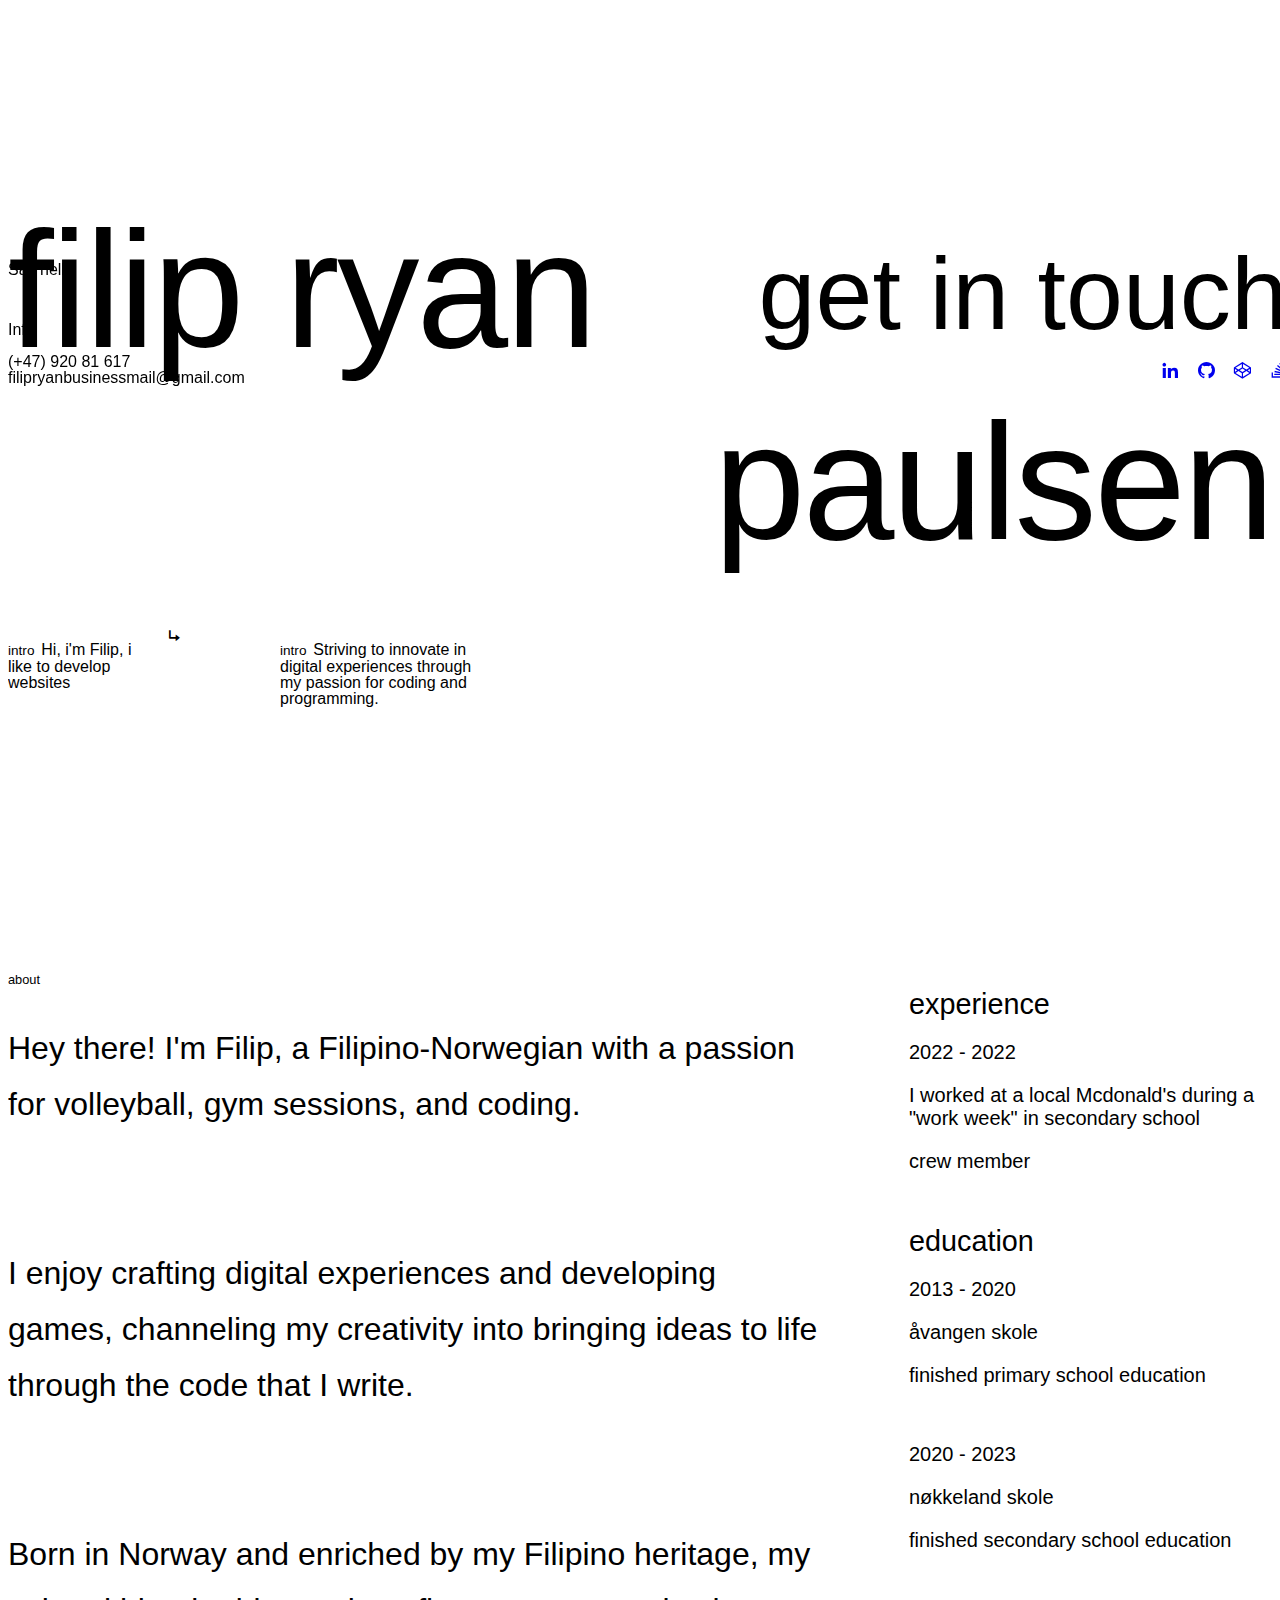
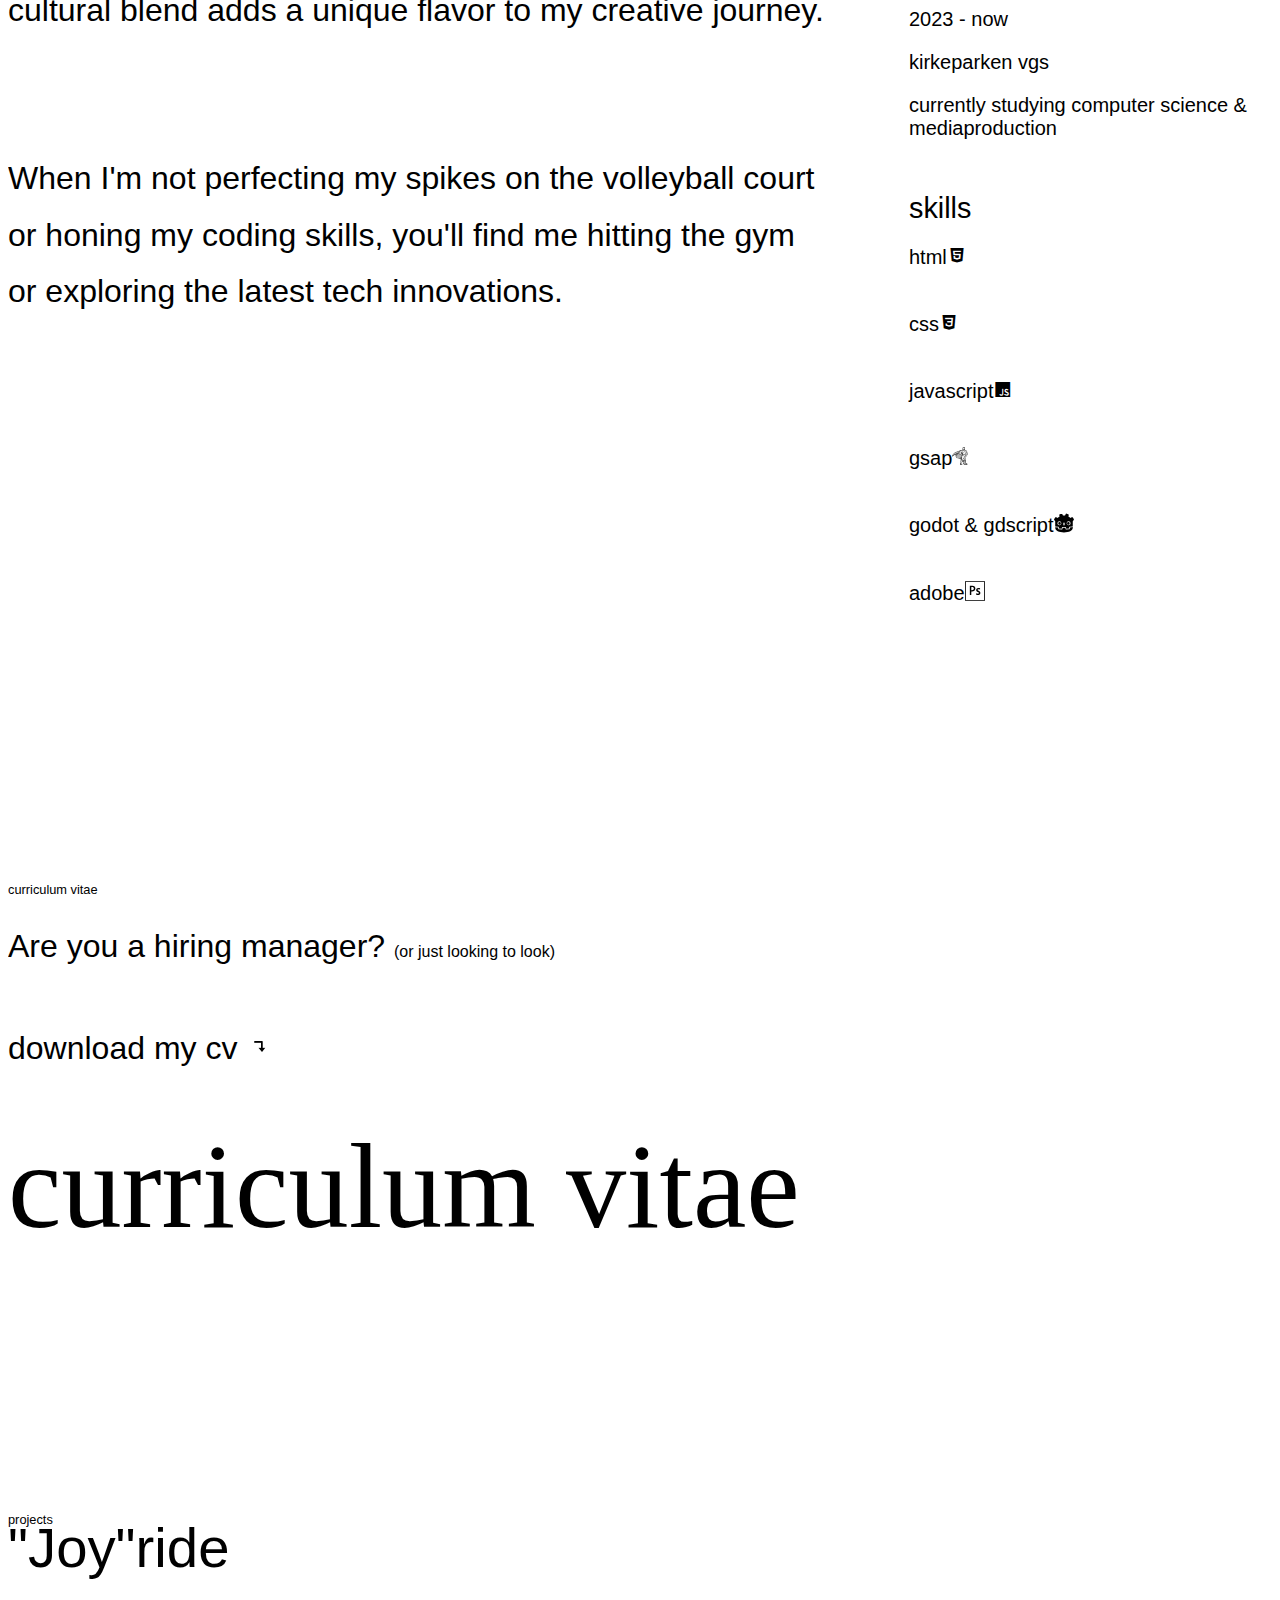
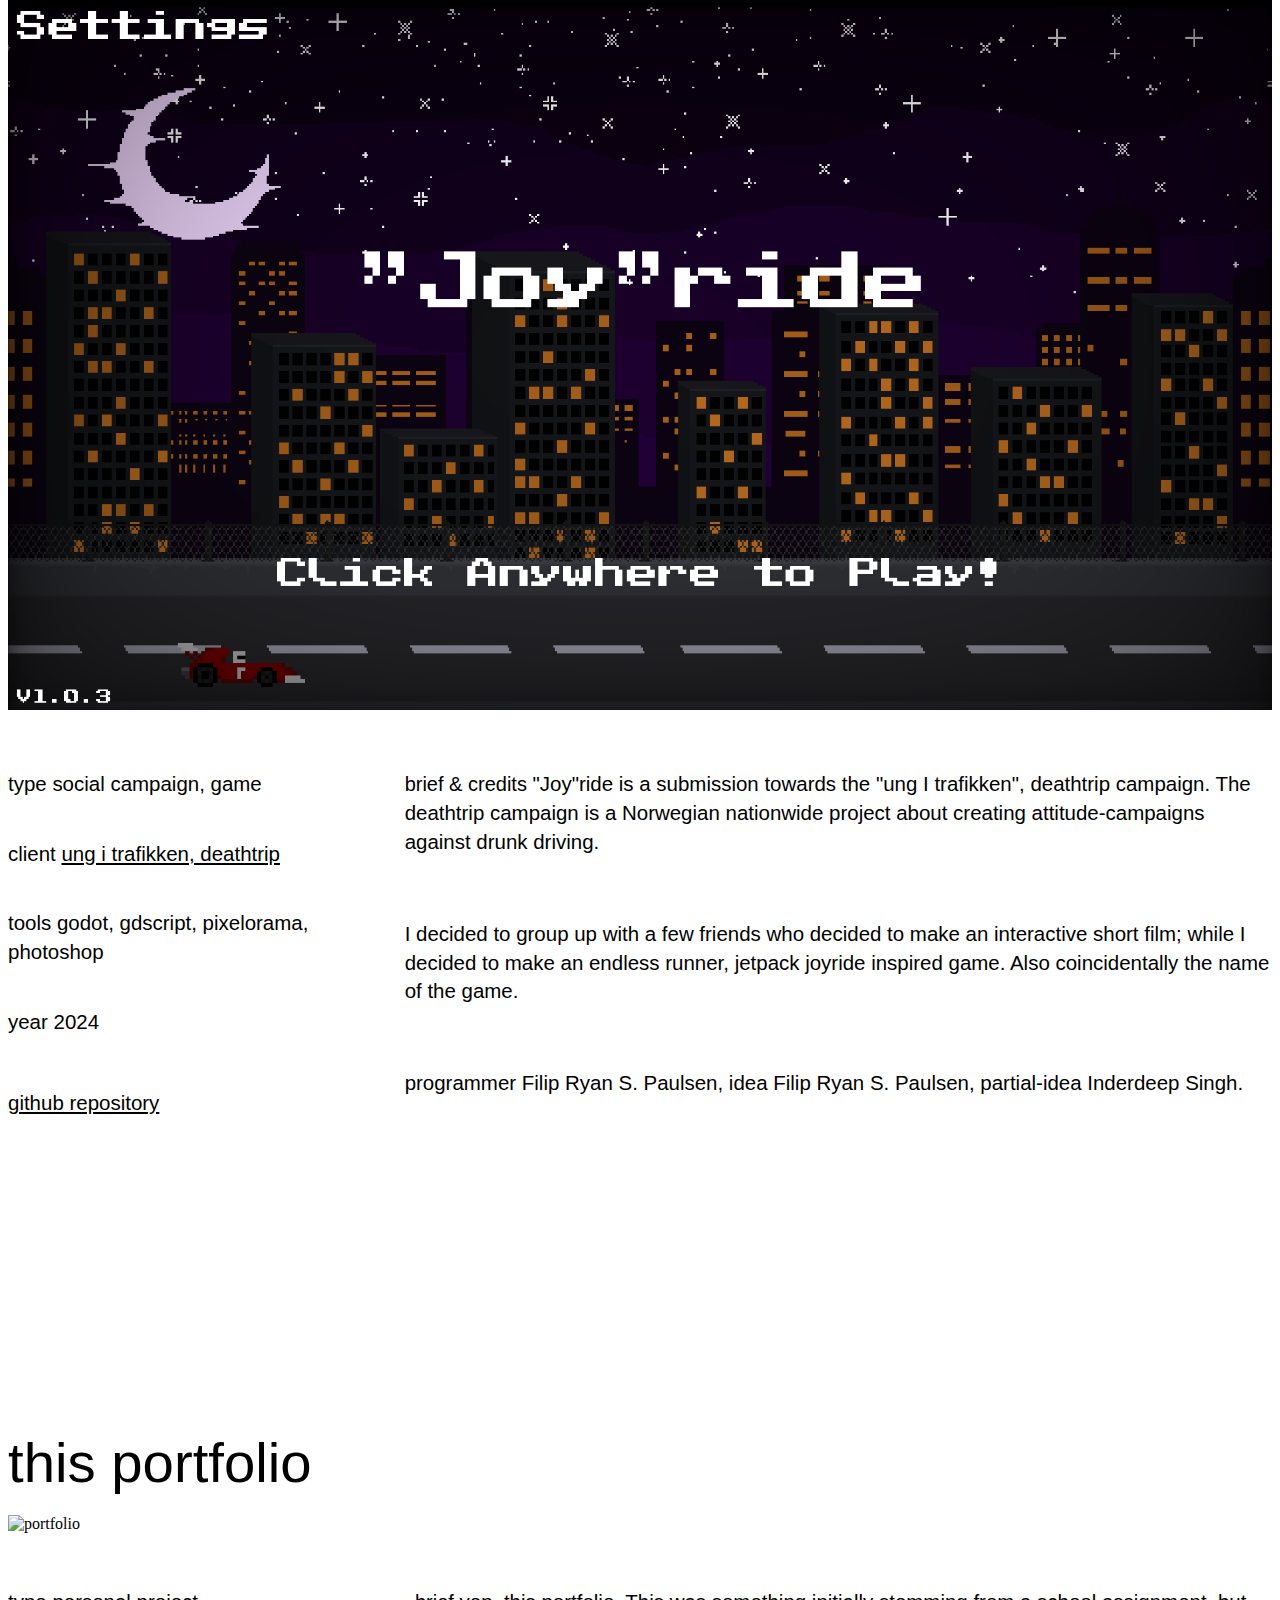
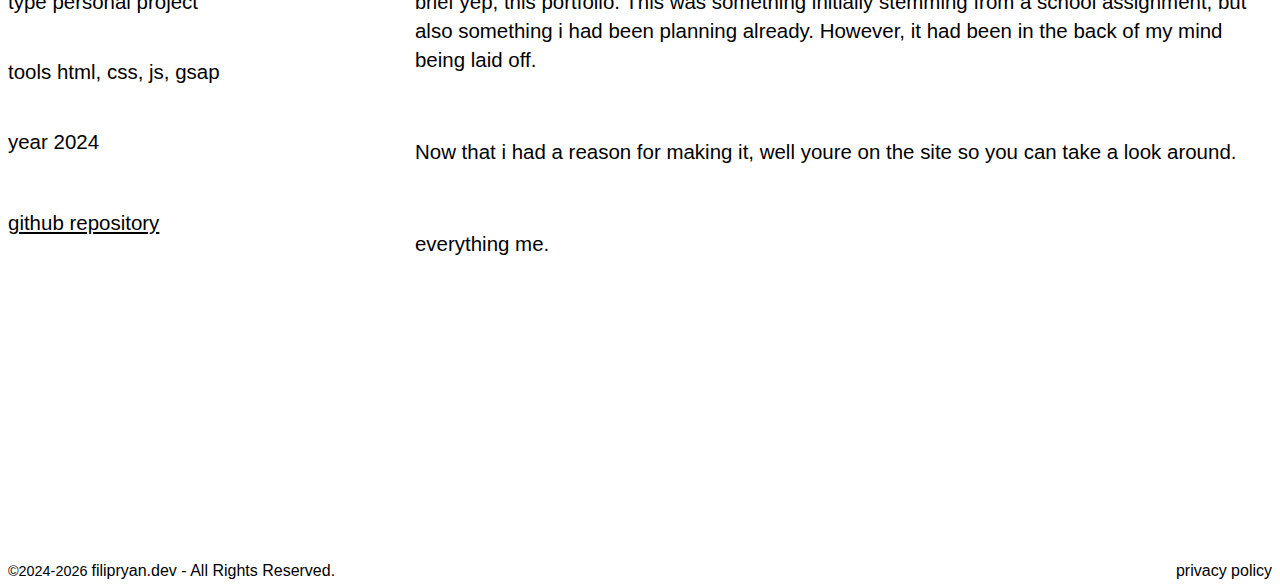
==== commit 419eb844: "making cv" ====
--- a/index.html
+++ b/index.html
@@ -101,6 +101,11 @@
                       <i class="bx bxl-codepen"></i>
                     </a>
                   </div>
+                  <div class="social hoverableElement" id="stackoverflow">
+                    <a href="https://stackoverflow.com/users/22647357/raincuh">
+                      <i class="bx bxl-stack-overflow"></i>
+                    </a>
+                  </div>
                 </div>
               </section>
             </div>
@@ -111,11 +116,8 @@
         <div class="cursorDot" data-cursor-dot></div>
         <div class="cursorOutline" data-cursor-outline></div>
       </div>
-
       <!-- main -->
-
       <main class="layout">
-        <!-- hero -->
         <section class="hero">
           <div class="container">
             <section class="title">
@@ -146,7 +148,6 @@
           </div>
         </section>
 
-        <!-- about -->
         <section class="about">
           <header class="sectionHeader">about</header>
           <div class="container">
@@ -171,10 +172,10 @@
               </p>
             </article>
             <article class="aboutBeside">
-              <section class="experience">
+              <aside class="beside" id="experience">
                 <header class="header">experience</header>
-                <div class="experienceContainer">
-                  <div class="experienceBox">
+                <div class="besideContainer">
+                  <div class="besideBox">
                     <p class="date">2022 - 2022</p>
                     <p class="info">
                       I worked at a local Mcdonald's during a "work week" in
@@ -183,21 +184,21 @@
                     <p class="position">crew member</p>
                   </div>
                 </div>
-              </section>
-              <section class="education">
+              </aside>
+              <aside class="beside" id="education">
                 <header class="header">education</header>
-                <div class="educationContainer">
-                  <div class="educationBox">
+                <div class="besideContainer">
+                  <div class="besideBox">
                     <p class="date">2013 - 2020</p>
                     <p class="institution">åvangen skole</p>
                     <p class="info">finished primary school education</p>
                   </div>
-                  <div class="educationBox">
+                  <div class="besideBox">
                     <p class="date">2020 - 2023</p>
                     <p class="institution">nøkkeland skole</p>
                     <p class="info">finished secondary school education</p>
                   </div>
-                  <div class="educationBox">
+                  <div class="besideBox">
                     <p class="date">2023 - now</p>
                     <p class="institution">kirkeparken vgs</p>
                     <p class="info">
@@ -205,35 +206,35 @@
                     </p>
                   </div>
                 </div>
-              </section>
-              <section class="skills">
+              </aside>
+              <aside class="beside" id="skills">
                 <header class="header">skills</header>
-                <div class="skillsContainer">
-                  <div class="skillsBox">
+                <div class="besideContainer skillsContainer">
+                  <div class="besideBox skillsBox">
                     <p class="skill">html</p>
                     <p class="icon">
                       <i class="bx bxl-html5"></i>
                     </p>
                   </div>
-                  <div class="skillsBox">
+                  <div class="besideBox skillsBox">
                     <p class="skill">css</p>
                     <p class="icon">
                       <i class="bx bxl-css3"></i>
                     </p>
                   </div>
-                  <div class="skillsBox">
+                  <div class="besideBox skillsBox">
                     <p class="skill">javascript</p>
                     <p class="icon">
                       <i class="bx bxl-javascript"></i>
                     </p>
                   </div>
-                  <div class="skillsBox">
+                  <div class="besideBox skillsBox">
                     <p class="skill">gsap</p>
                     <p class="icon">
                       <img src="assets/gsap-greensock.svg" alt="gsap" />
                     </p>
                   </div>
-                  <div class="skillsBox">
+                  <div class="besideBox skillsBox">
                     <p class="skill">godot & gdscript</p>
                     <p class="icon">
                       <svg
@@ -249,7 +250,7 @@
                       </svg>
                     </p>
                   </div>
-                  <div class="skillsBox">
+                  <div class="besideBox skillsBox">
                     <p class="skill">adobe</p>
                     <p class="icon">
                       <svg
@@ -266,34 +267,36 @@
                     </p>
                   </div>
                 </div>
-              </section>
+              </aside>
             </article>
           </div>
         </section>
 
-        <!-- cv -->
         <section class="cv">
           <header class="sectionHeader">curriculum vitae</header>
           <div class="container">
-            <div class="cvContainer">
+            <div class="cvTitle">
               <p>
                 Are you a hiring manager?
                 <span>(or just looking to look)</span>
               </p>
-              <p>download my cv</p>
+              <p>
+                download my cv
+                <span id="cvPointer">
+                  <i class="bx bx-subdirectory-left bx-rotate-270"></i>
+                </span>
+              </p>
             </div>
             <div class="cvDownload">
-              <a href="#">
+              <a href="cv/curriculumVitae.html">
                 <span> curriculum vitae </span>
               </a>
             </div>
           </div>
         </section>
 
-        <!-- projects -->
         <section class="projects">
           <header class="sectionHeader">projects</header>
-          <!--deathTrip-->
           <article class="project">
             <div class="container">
               <header class="projectHeader">"Joy"ride</header>
@@ -312,7 +315,7 @@
                     </a>
                   </p>
                   <p class="tools">
-                    <span>tools</span> godot & gdscript, pixelorama, photoshop
+                    <span>tools</span> godot, gdscript, pixelorama, photoshop
                   </p>
                   <p class="year"><span>year</span> 2024</p>
                   <p class="link hoverableElement">
@@ -337,13 +340,14 @@
                   </p>
                   <p>
                     <span>programmer</span> Filip Ryan S. Paulsen,
-                    <span>idea</span> Filip Ryan S. Paulsen, Inderdeep Singh.
+                    <span>idea</span> Filip Ryan S. Paulsen,
+                    <span>partial-idea</span> Inderdeep Singh.
                   </p>
                 </article>
               </section>
             </div>
           </article>
-          <!-- this portfolio -->
+
           <div class="project">
             <div class="container">
               <header class="projectHeader"><span>this</span> portfolio</header>
@@ -373,13 +377,13 @@
                     Now that i had a reason for making it, well youre on the
                     site so you can take a look around.
                   </p>
+                  <p><span>everything</span> me.</p>
                 </article>
               </div>
             </div>
           </div>
         </section>
 
-        <!-- footer -->
         <footer class="footer">
           <div class="container">
             <section class="footerGlobal"></section>
--- a/layout.css
+++ b/layout.css
@@ -34,7 +34,8 @@
     height: 100%;
     width: 100%;
     margin: 0 auto;
-    padding: 5rem var(--padding-base) 0;
+    padding: clamp(3rem, 2.4vw, 4rem) var(--padding-base) 0;
+    margin-bottom: 3rem;
     max-width: var(--max-content-width);
     .title {
       line-height: clamp(4rem, 15vw, 14.5rem);
@@ -94,6 +95,7 @@
 
 .about {
   color: var(--text-base);
+  margin-top: clamp(2rem, 23vw, 4rem);
   margin-bottom: clamp(4rem, 23vw, 16rem);
   .container {
     width: 100%;
@@ -116,64 +118,77 @@
       display: flex;
       flex-direction: column;
       font-family: "hind", sans-serif;
-      .experience,
-      .education {
+      .beside {
         .header {
           color: var(--text-inactive);
           font-size: clamp(0.8rem, 12vw, 1.8rem);
         }
-        .experienceContainer,
-        .educationContainer {
+        .besideContainer {
           display: flex;
           flex-direction: column;
           gap: clamp(0.5rem, 12.4vw, 1rem);
-
-          .experienceBox,
-          .educationBox {
-            font-size: clamp(1rem, 4.4vw, 1.25rem);
-          }
-        }
-      }
-      .experience,
-      .education {
+          font-size: clamp(1rem, 4.4vw, 1.25rem);
+          .skillsBox {
+            display: flex;
+            align-items: center;
+            .icon {
+              img {
+                width: 1rem;
+                height: auto;
+                filter: grayscale(100%);
+              }
+            }
+          }
+        }
+        .skillsContainer {
+          gap: clamp(0.1rem, 12.4vw, 0.2rem);
+        }
+      }
+      #experience,
+      #education {
         margin-bottom: 2rem;
       }
-      .skills {
-        .header {
+    }
+  }
+}
+
+.cv {
+  color: var(--text-base);
+  margin-bottom: clamp(4rem, 23vw, 16rem);
+  .container {
+    width: 100%;
+    margin: 0 auto;
+    padding: 3rem var(--padding-base) 0;
+    max-width: var(--max-content-width);
+    .cvTitle {
+      display: flex;
+      flex-direction: column;
+      p {
+        font-family: "hind", sans-serif;
+        font-size: clamp(1.5rem, 4.4vw, 2rem);
+        line-height: clamp(1rem, 4.4vw, 2rem);
+        span {
+          font-size: clamp(0.25rem, 2.4vw, 1rem);
           color: var(--text-inactive);
-          font-size: clamp(0.8rem, 12vw, 1.8rem);
-        }
-      }
-      .skillsContainer {
-        display: flex;
-        flex-direction: column;
-        gap: 0.25rem, 12.4vw, 0.5rem;
-        .skillsBox {
-          display: flex;
-          gap: 0.5rem;
-          font-size: clamp(1.15rem, 2.4vw, 1.5rem);
-          align-items: center;
-          .icon {
-            img {
-              width: 1rem;
-              height: auto;
-              filter: grayscale(100%);
-            }
-          }
-        }
-      }
-    }
-  }
-}
-
-.cv {
-  color: var(--text-base);
-  margin-bottom: clamp(4rem, 23vw, 16rem);
-  .container {
-    width: 100%;
-    margin: 0 auto;
-    padding: 3rem var(--padding-base);
-    max-width: var(--max-content-width);
+        }
+      }
+      #cvPointer {
+        align-items: center;
+        i {
+          font-size: 1.25rem;
+          padding-top: 0.5rem;
+        }
+      }
+    }
+    .cvDownload {
+      padding-top: 1rem;
+      font-size: clamp(3rem, 9.4vw, 15rem);
+      a {
+        color: var(--text-base);
+        text-decoration: none;
+        border-bottom: 2px solid var(--text-base);
+      }
+    }
   }
 }
 
@@ -206,8 +221,8 @@
         display: flex;
         flex-direction: column;
         font-family: "hind", sans-serif;
-        font-size: clamp(1.8rem, 4.4vw, 2rem);
-        line-height: clamp(2.25rem, 4.4vw, 4rem);
+        font-size: clamp(1.2rem, 3.4vw, 2rem);
+        line-height: clamp(1.36rem, 3.4vw, 4rem);
         margin-bottom: clamp(3rem, 6.4vw, 2rem);
         span {
           color: var(--text-inactive);
@@ -224,8 +239,8 @@
       }
       .projectDescription {
         font-family: "hind", sans-serif;
-        font-size: clamp(1.8rem, 4.4vw, 2rem);
-        line-height: clamp(2.25rem, 4.4vw, 4rem);
+        font-size: clamp(1.2rem, 3.4vw, 2rem);
+        line-height: clamp(1.36rem, 3.4vw, 4rem);
         display: flex;
         flex-direction: column;
         gap: clamp(3rem, 6.4vw, 2rem);
@@ -234,7 +249,7 @@
         }
         p {
           .header {
-            font-size: 1.5rem;
+            font-size: clamp(0.9rem, 3vw, 1.4rem);
           }
         }
       }
@@ -318,6 +333,20 @@
       }
     }
   }
+  .cv {
+    .container {
+      .cvDownload {
+        a {
+          border-bottom: 0px solid var(--text-base);
+        }
+      }
+      .cvDownload:hover {
+        a {
+          border-bottom: 2px solid var(--text-base);
+        }
+      }
+    }
+  }
 }
 
 @media (min-width: 1024px) {
--- a/global/constants.css
+++ b/global/constants.css
@@ -6,6 +6,7 @@
 
 .preLoader {
   pointer-events: none;
+  z-index: 2000;
   .placeholderFrame {
     position: fixed;
     left: 0;
@@ -103,7 +104,7 @@
             justify-content: space-between;
             width: 20px;
             height: 20px;
-
+            padding-right: 0.6rem;
             transform: translate(0px, 0px);
             opacity: 1;
             .line {
@@ -131,7 +132,7 @@
             justify-content: center;
             width: 20px;
             height: 20px;
-
+            padding-right: 0.6rem;
             transform: translate(170px, 0px);
             opacity: 0;
             .line {
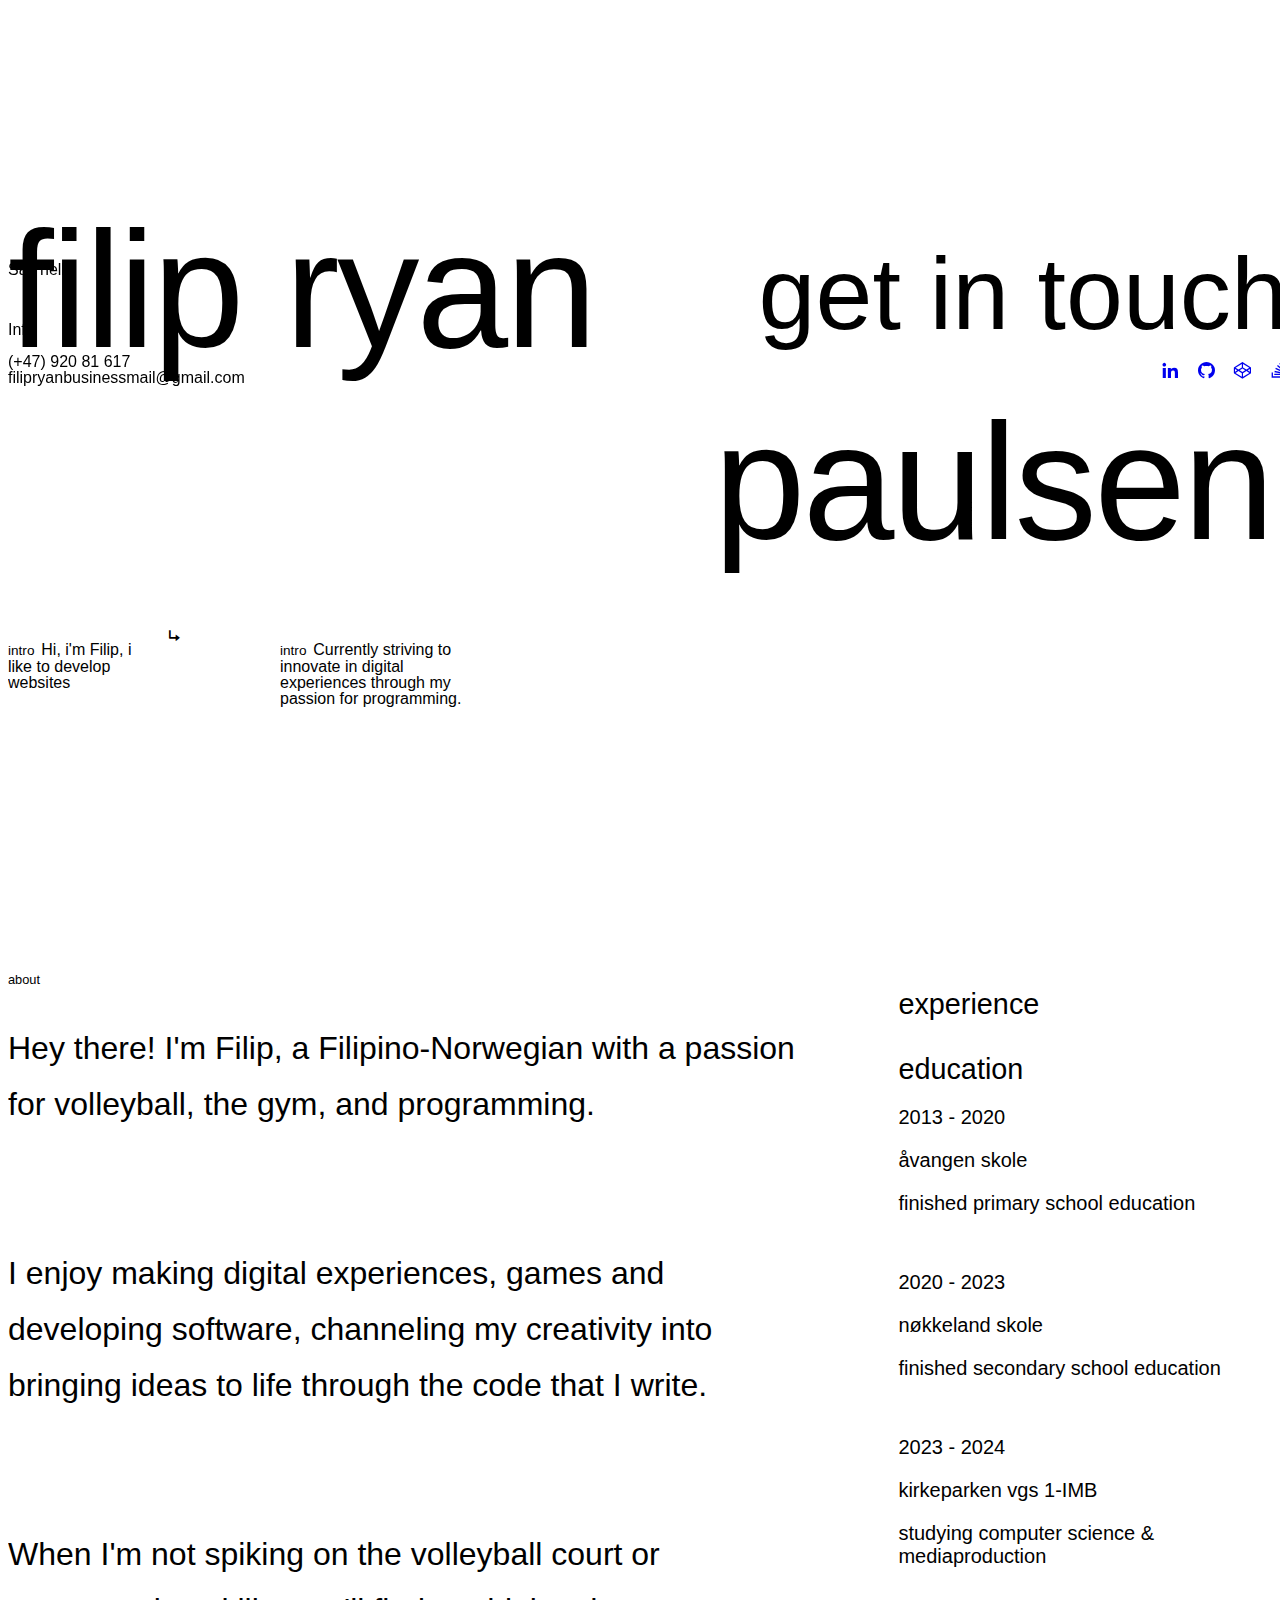
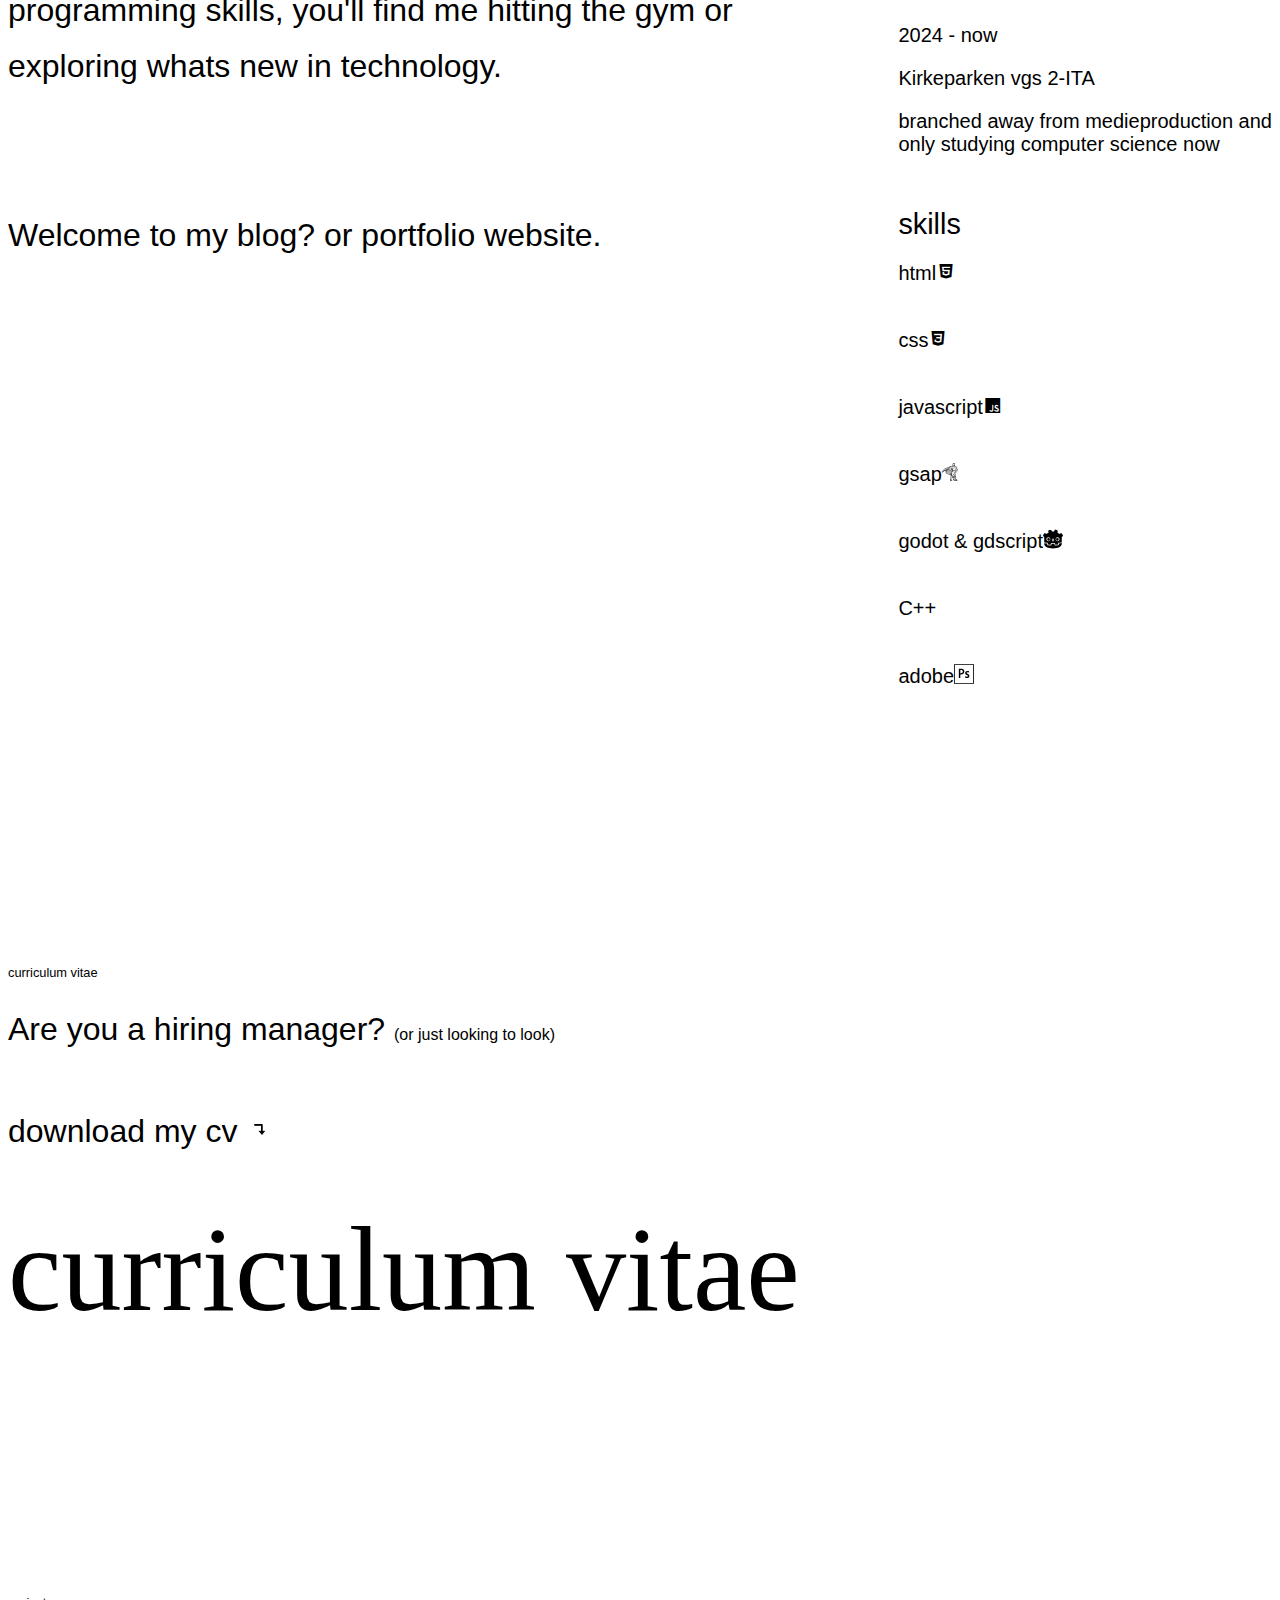
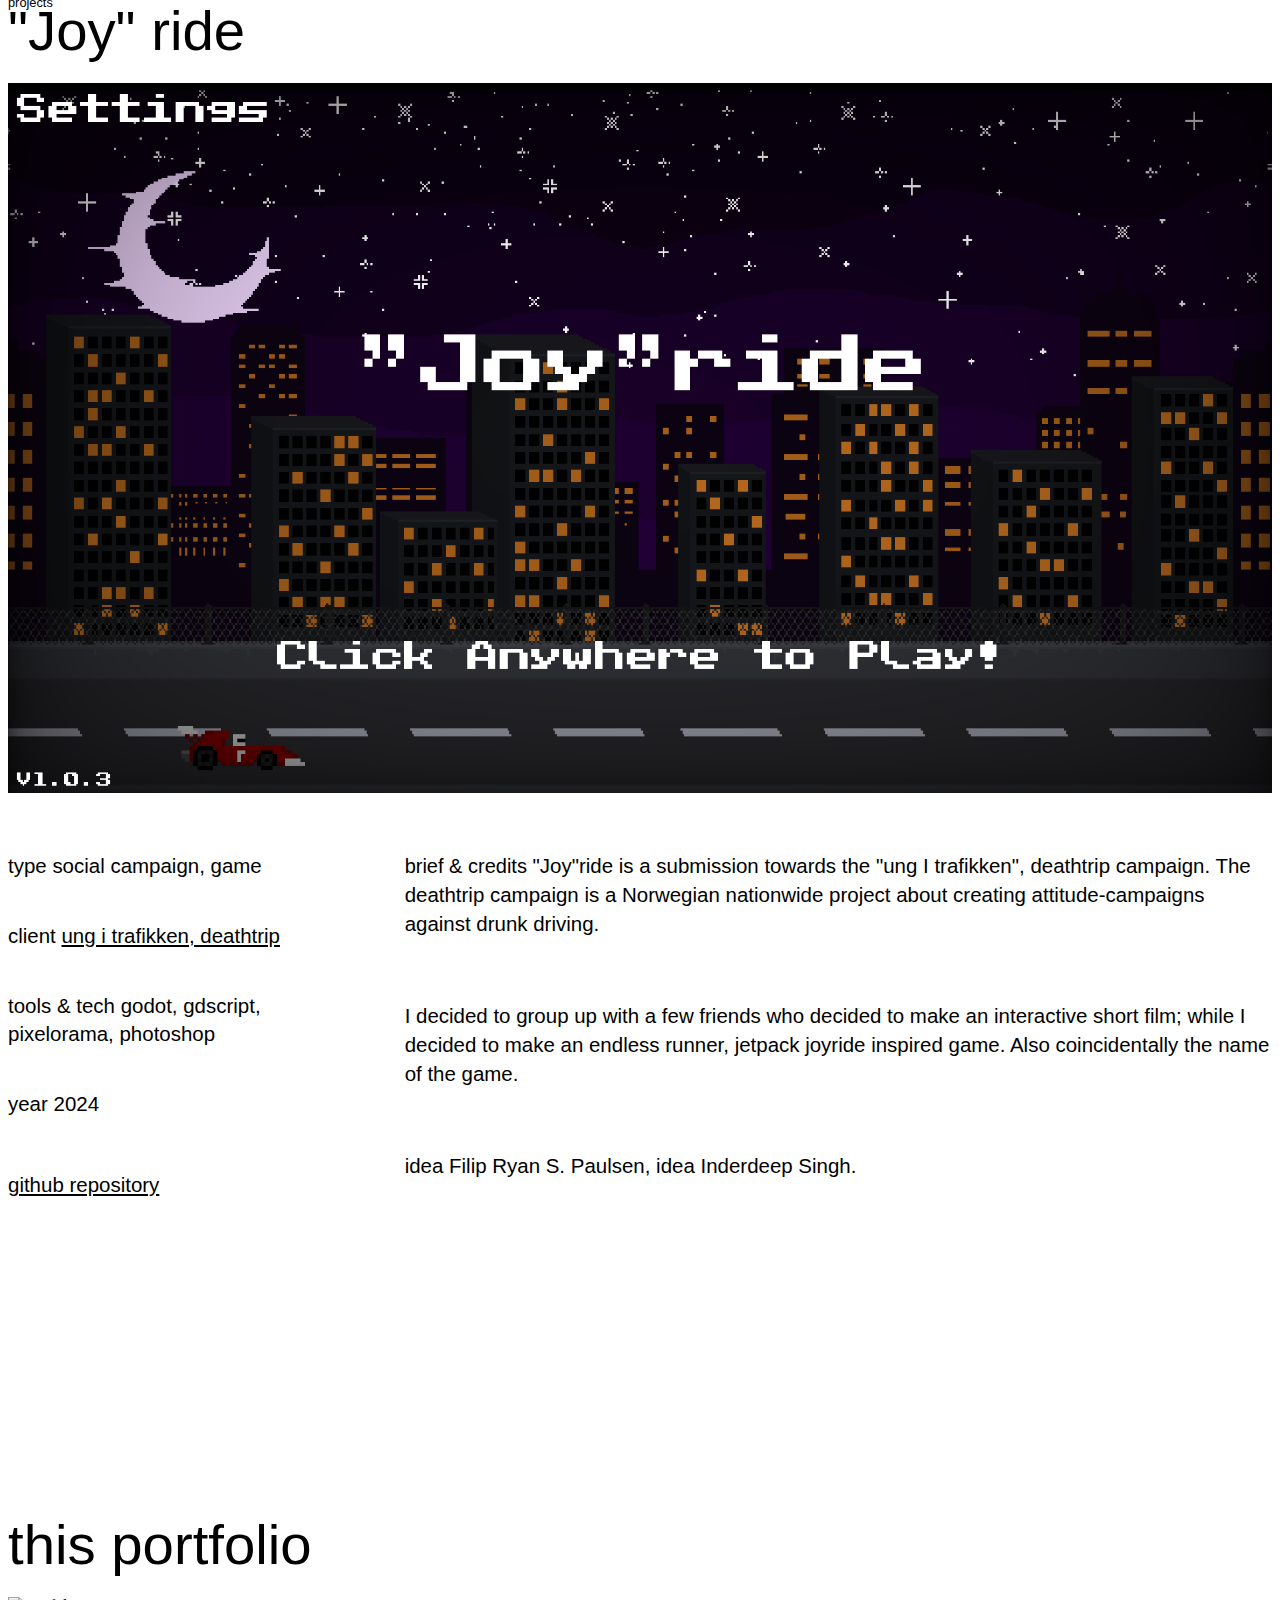
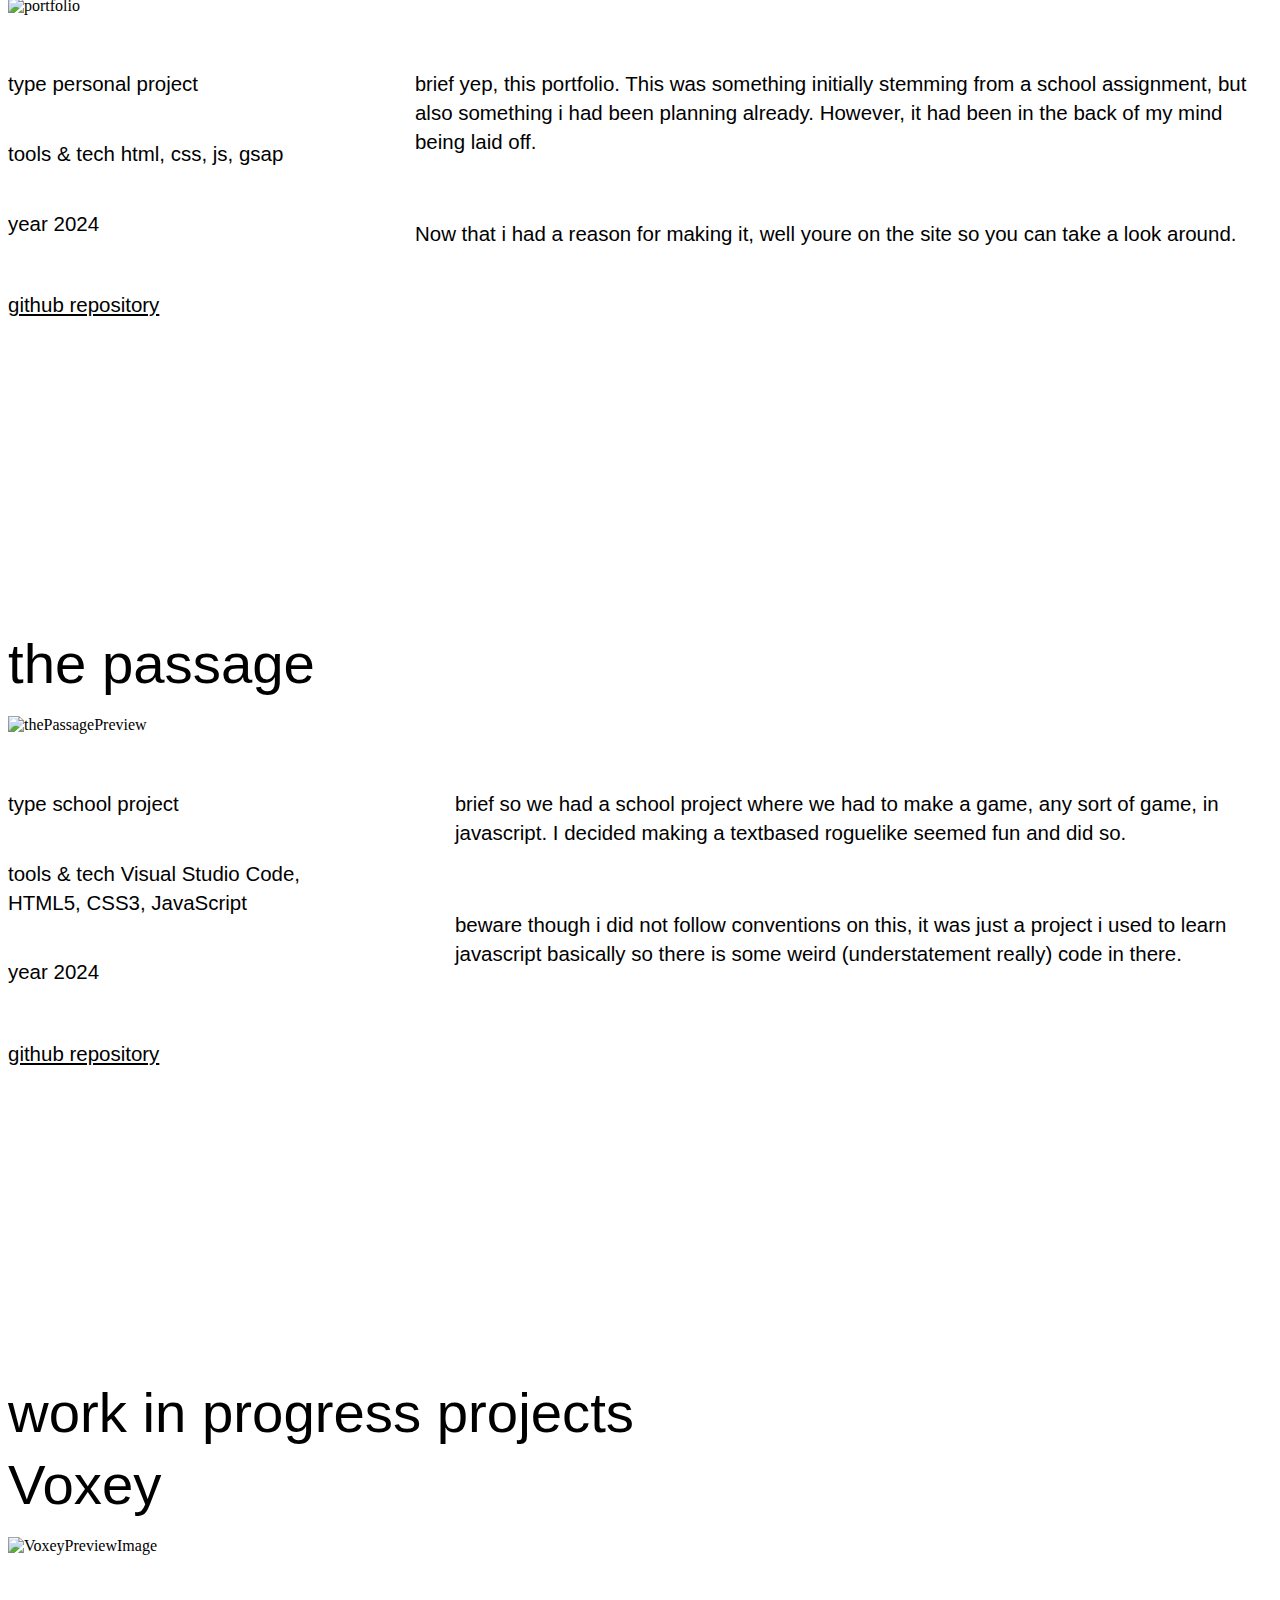
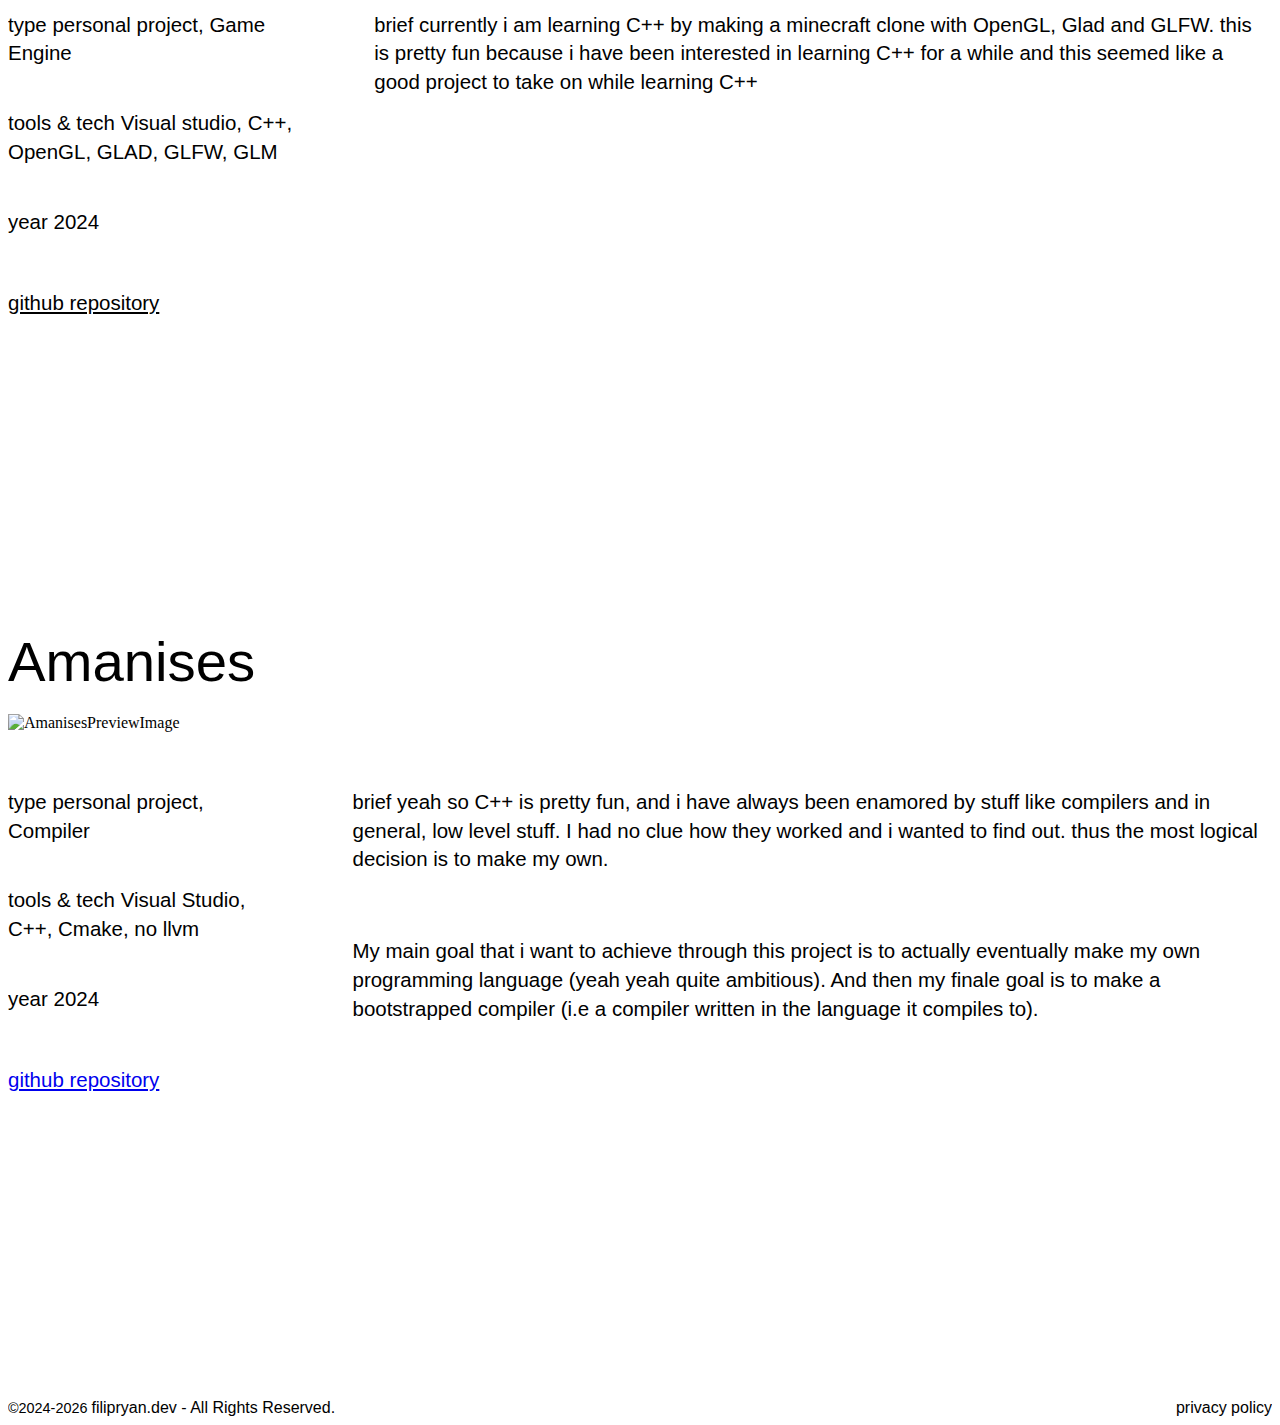
==== commit c5b77647: "updated cv" ====
--- a/index.html
+++ b/index.html
@@ -139,8 +139,8 @@
                 <article class="infoBox" id="infoBox2">
                   <p class="boxContainer">
                     <span class="header">intro</span>
-                    Striving to innovate in digital experiences through my
-                    passion for coding and programming.
+                    Currently striving to innovate in digital experiences
+                    through my passion for programming.
                   </p>
                 </article>
               </div>
@@ -154,36 +154,23 @@
             <article class="aboutContainer">
               <p>
                 Hey there! I'm Filip, a Filipino-Norwegian with a passion for
-                volleyball, gym sessions, and coding.
+                volleyball, the gym, and programming.
               </p>
               <p>
-                I enjoy crafting digital experiences and developing games,
-                channeling my creativity into bringing ideas to life through the
-                code that I write.
+                I enjoy making digital experiences, games and developing
+                software, channeling my creativity into bringing ideas to life
+                through the code that I write.
               </p>
               <p>
-                Born in Norway and enriched by my Filipino heritage, my cultural
-                blend adds a unique flavor to my creative journey.
+                When I'm not spiking on the volleyball court or programming
+                skills, you'll find me hitting the gym or exploring whats new in
+                technology.
               </p>
-              <p>
-                When I'm not perfecting my spikes on the volleyball court or
-                honing my coding skills, you'll find me hitting the gym or
-                exploring the latest tech innovations.
-              </p>
+              <p>Welcome to my blog? or portfolio website.</p>
             </article>
             <article class="aboutBeside">
               <aside class="beside" id="experience">
                 <header class="header">experience</header>
-                <div class="besideContainer">
-                  <div class="besideBox">
-                    <p class="date">2022 - 2022</p>
-                    <p class="info">
-                      I worked at a local Mcdonald's during a "work week" in
-                      secondary school
-                    </p>
-                    <p class="position">crew member</p>
-                  </div>
-                </div>
               </aside>
               <aside class="beside" id="education">
                 <header class="header">education</header>
@@ -199,10 +186,18 @@
                     <p class="info">finished secondary school education</p>
                   </div>
                   <div class="besideBox">
-                    <p class="date">2023 - now</p>
-                    <p class="institution">kirkeparken vgs</p>
+                    <p class="date">2023 - 2024</p>
+                    <p class="institution">kirkeparken vgs 1-IMB</p>
                     <p class="info">
-                      currently studying computer science & mediaproduction
+                      studying computer science & mediaproduction
+                    </p>
+                  </div>
+                  <div class="besideBox">
+                    <p class="date">2024 - now</p>
+                    <p class="institution">Kirkeparken vgs 2-ITA</p>
+                    <p class="info">
+                      branched away from medieproduction and only studying
+                      computer science now
                     </p>
                   </div>
                 </div>
@@ -249,6 +244,10 @@
                         ></path>
                       </svg>
                     </p>
+                  </div>
+                  <div class="besideBox skillsBox">
+                    <p class="skill">C++</p>
+                    <p class="icon"></p>
                   </div>
                   <div class="besideBox skillsBox">
                     <p class="skill">adobe</p>
@@ -288,7 +287,7 @@
               </p>
             </div>
             <div class="cvDownload">
-              <a href="cv/curriculumVitae.html">
+              <a href="assets/Ryan-CV3.pdf" download="Ryan-CV.pdf">
                 <span> curriculum vitae </span>
               </a>
             </div>
@@ -297,9 +296,10 @@
 
         <section class="projects">
           <header class="sectionHeader">projects</header>
+
           <article class="project">
             <div class="container">
-              <header class="projectHeader">"Joy"ride</header>
+              <header class="projectHeader">"Joy" ride</header>
               <div class="projectImg">
                 <img src="assets/joyride_TitleScreen.png" alt="" />
               </div>
@@ -315,7 +315,8 @@
                     </a>
                   </p>
                   <p class="tools">
-                    <span>tools</span> godot, gdscript, pixelorama, photoshop
+                    <span>tools & tech</span> godot, gdscript, pixelorama,
+                    photoshop
                   </p>
                   <p class="year"><span>year</span> 2024</p>
                   <p class="link hoverableElement">
@@ -339,16 +340,15 @@
                     coincidentally the name of the game.
                   </p>
                   <p>
-                    <span>programmer</span> Filip Ryan S. Paulsen,
                     <span>idea</span> Filip Ryan S. Paulsen,
-                    <span>partial-idea</span> Inderdeep Singh.
+                    <span>idea</span> Inderdeep Singh.
                   </p>
                 </article>
               </section>
             </div>
           </article>
 
-          <div class="project">
+          <article class="project">
             <div class="container">
               <header class="projectHeader"><span>this</span> portfolio</header>
               <div class="projectImg">
@@ -358,10 +358,12 @@
               <div class="projectContainer">
                 <article class="projectInfo">
                   <p class="type"><span>type</span> personal project</p>
-                  <p class="tools"><span>tools</span> html, css, js, gsap</p>
+                  <p class="tools">
+                    <span>tools & tech</span> html, css, js, gsap
+                  </p>
                   <p class="year"><span>year</span> 2024</p>
                   <p class="link hoverableElement">
-                    <a href="https://github.com/raincuhh/portfolio">
+                    <a href="https://github.com/raincuhh/portfolio_v1">
                       github repository
                     </a>
                   </p>
@@ -377,11 +379,139 @@
                     Now that i had a reason for making it, well youre on the
                     site so you can take a look around.
                   </p>
-                  <p><span>everything</span> me.</p>
-                </article>
-              </div>
-            </div>
-          </div>
+                </article>
+              </div>
+            </div>
+          </article>
+
+          <article class="project">
+            <div class="container">
+              <header class="projectHeader"><span>the passage</span></header>
+              <div class="projectImg">
+                <img
+                  src="assets/ThePassagePreview.JPG"
+                  alt="thePassagePreview"
+                />
+              </div>
+              <div class="projectContainer">
+                <article class="projectInfo">
+                  <p class="type"><span>type</span> school project</p>
+                  <p class="tools">
+                    <span>tools & tech</span> Visual Studio Code, HTML5, CSS3,
+                    JavaScript
+                  </p>
+                  <p class="year"><span>year</span> 2024</p>
+                  <p class="link hoverableElement">
+                    <a href="https://github.com/raincuhh/the-passage">
+                      github repository
+                    </a>
+                  </p>
+                </article>
+                <article class="projectDescription">
+                  <p>
+                    <span class="header">brief</span> so we had a school project
+                    where we had to make a game, any sort of game, in
+                    javascript. I decided making a textbased roguelike seemed
+                    fun and did so.
+                  </p>
+                  <p>
+                    beware though i did not follow conventions on this, it was
+                    just a project i used to learn javascript basically so there
+                    is some weird (understatement really) code in there.
+                  </p>
+                </article>
+              </div>
+            </div>
+          </article>
+
+          <article class="project">
+            <div class="container">
+              <header class="projectHeader">
+                <span>work in progress projects</span>
+              </header>
+              <header class="projectHeader">
+                <span>Voxey</span>
+              </header>
+              <div class="projectImg">
+                <img
+                  src="assets/VoxeyPreviewImage2.JPG"
+                  alt="VoxeyPreviewImage"
+                />
+              </div>
+              <div class="projectContainer">
+                <article class="projectInfo">
+                  <p class="type">
+                    <span>type</span> personal project, Game Engine
+                  </p>
+                  <p class="tools">
+                    <span>tools & tech</span> Visual studio, C++, OpenGL, GLAD,
+                    GLFW, GLM
+                  </p>
+                  <p class="year"><span>year</span> 2024</p>
+                  <p class="link hoverableElement">
+                    <a href="https://github.com/raincuhh/voxey">
+                      github repository
+                    </a>
+                  </p>
+                </article>
+                <article class="projectDescription">
+                  <p>
+                    <span class="header">brief</span> currently i am learning
+                    C++ by making a minecraft clone with OpenGL, Glad and GLFW.
+                    this is pretty fun because i have been interested in
+                    learning C++ for a while and this seemed like a good project
+                    to take on while learning C++
+                  </p>
+                </article>
+              </div>
+            </div>
+          </article>
+
+          <article class="project">
+            <div class="container">
+              <header class="projectHeader">
+                <span>Amanises</span>
+              </header>
+              <div class="projectImg">
+                <img
+                  src="assets/AmanisesPreviewImage.JPG"
+                  alt="AmanisesPreviewImage"
+                />
+              </div>
+              <div class="projectContainer">
+                <article class="projectInfo">
+                  <p class="type">
+                    <span>type</span> personal project, Compiler
+                  </p>
+                  <p class="tools">
+                    <span>tools & tech</span> Visual Studio, C++, Cmake, no llvm
+                  </p>
+                  <p class="year"><span>year</span> 2024</p>
+                  <div class="link hoverableElement">
+                    <a href="https://github.com/raincuhh/amanises">
+                      github repository
+                    </a>
+                  </div>
+                </article>
+                <article class="projectDescription">
+                  <p>
+                    <span class="header">brief</span> yeah so C++ is pretty fun,
+                    and i have always been enamored by stuff like compilers and
+                    in general, low level stuff. I had no clue how they worked
+                    and i wanted to find out. thus the most logical decision is
+                    to make my own.
+                  </p>
+                  <p>
+                    My main goal that i want to achieve through this project is
+                    to actually eventually make my own programming language
+                    (yeah yeah quite ambitious). And then my finale goal is to
+                    make a bootstrapped compiler (i.e a compiler written in the
+                    language it compiles to).
+                  </p>
+                </article>
+              </div>
+            </div>
+          </article>
         </section>
 
         <footer class="footer">
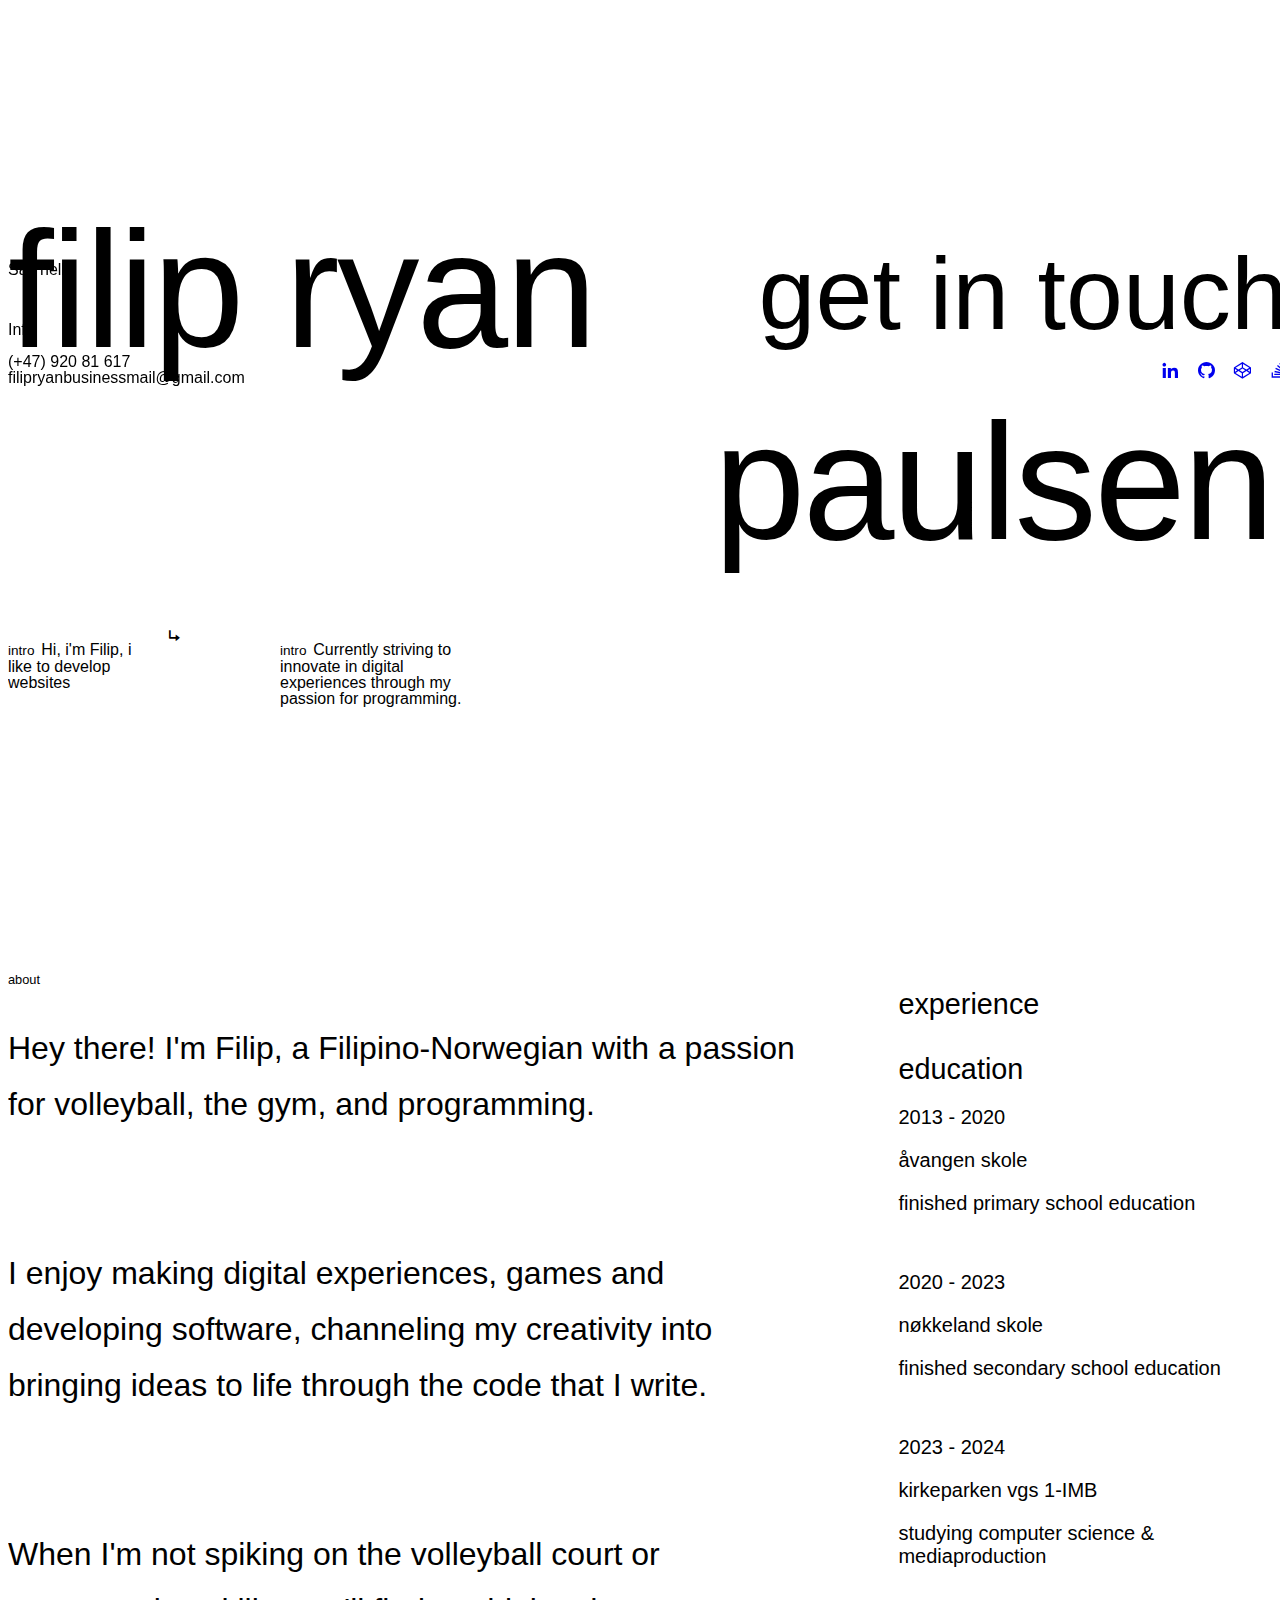
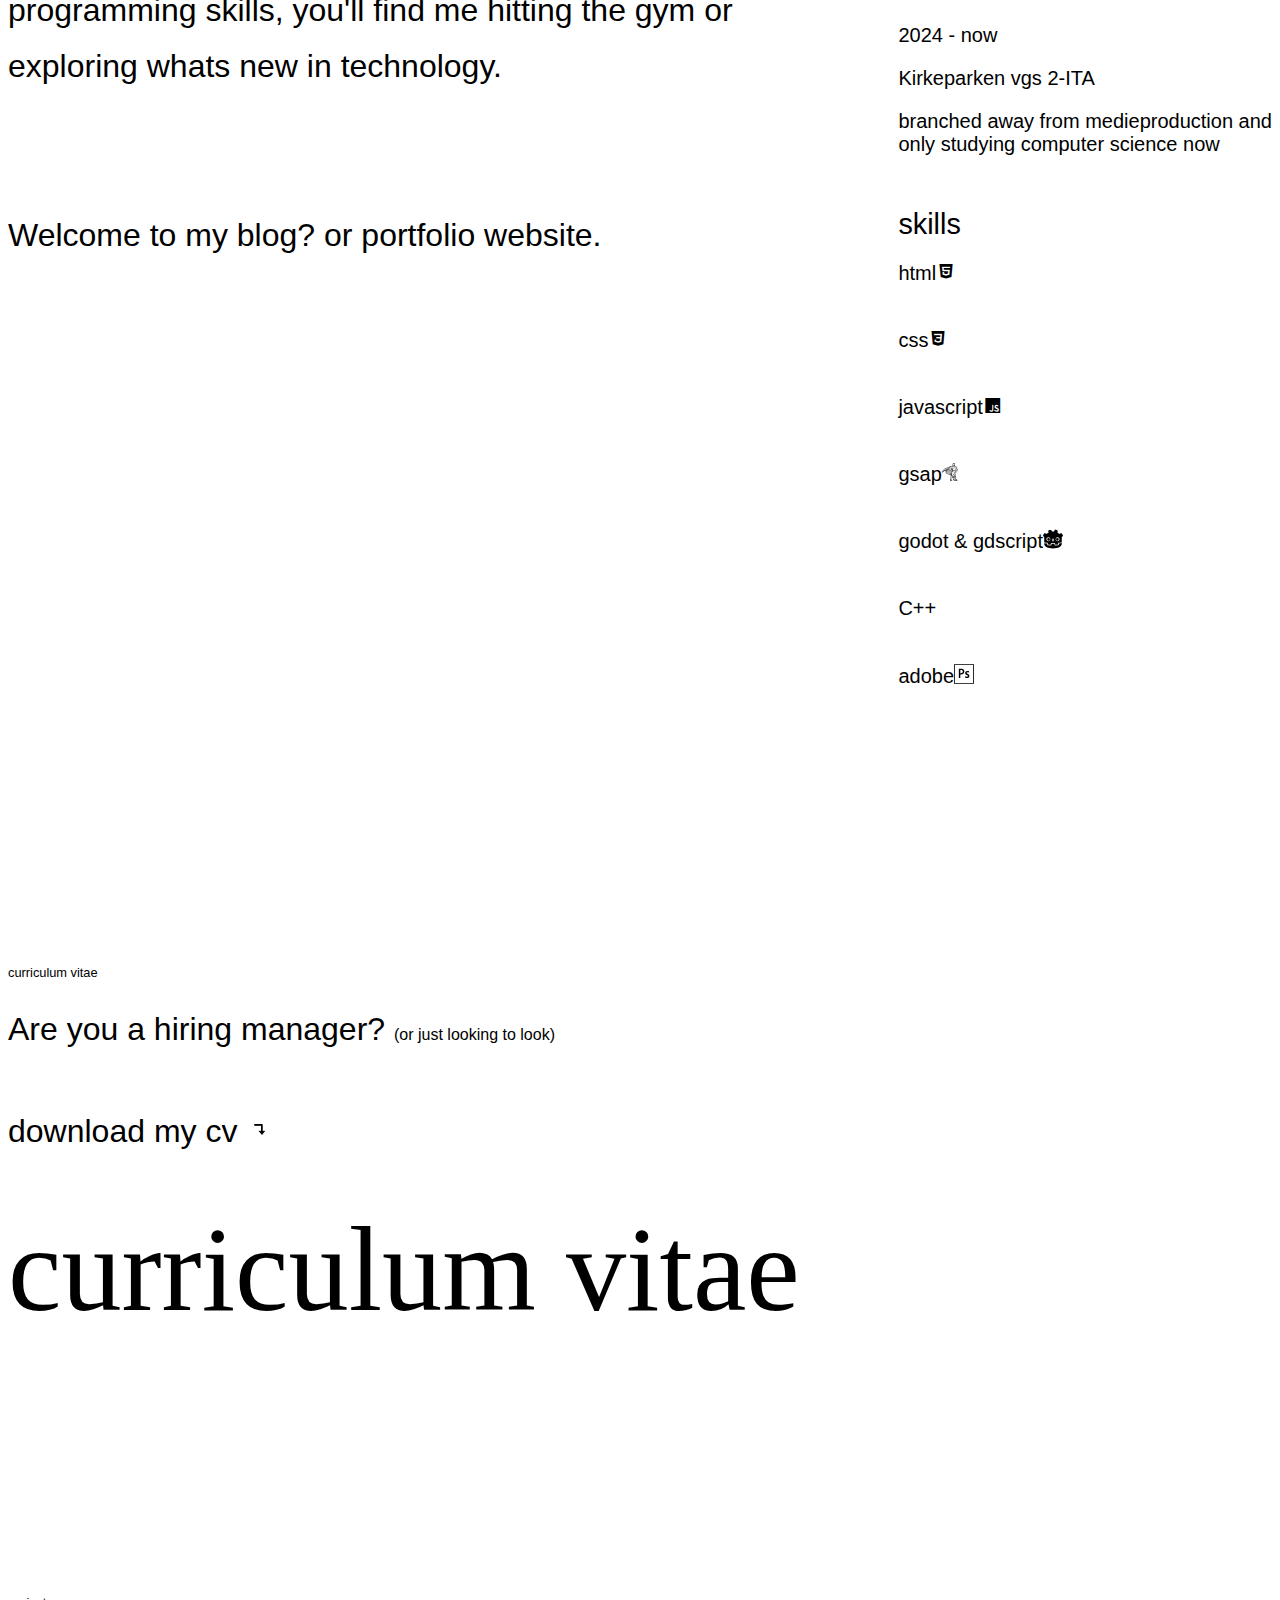
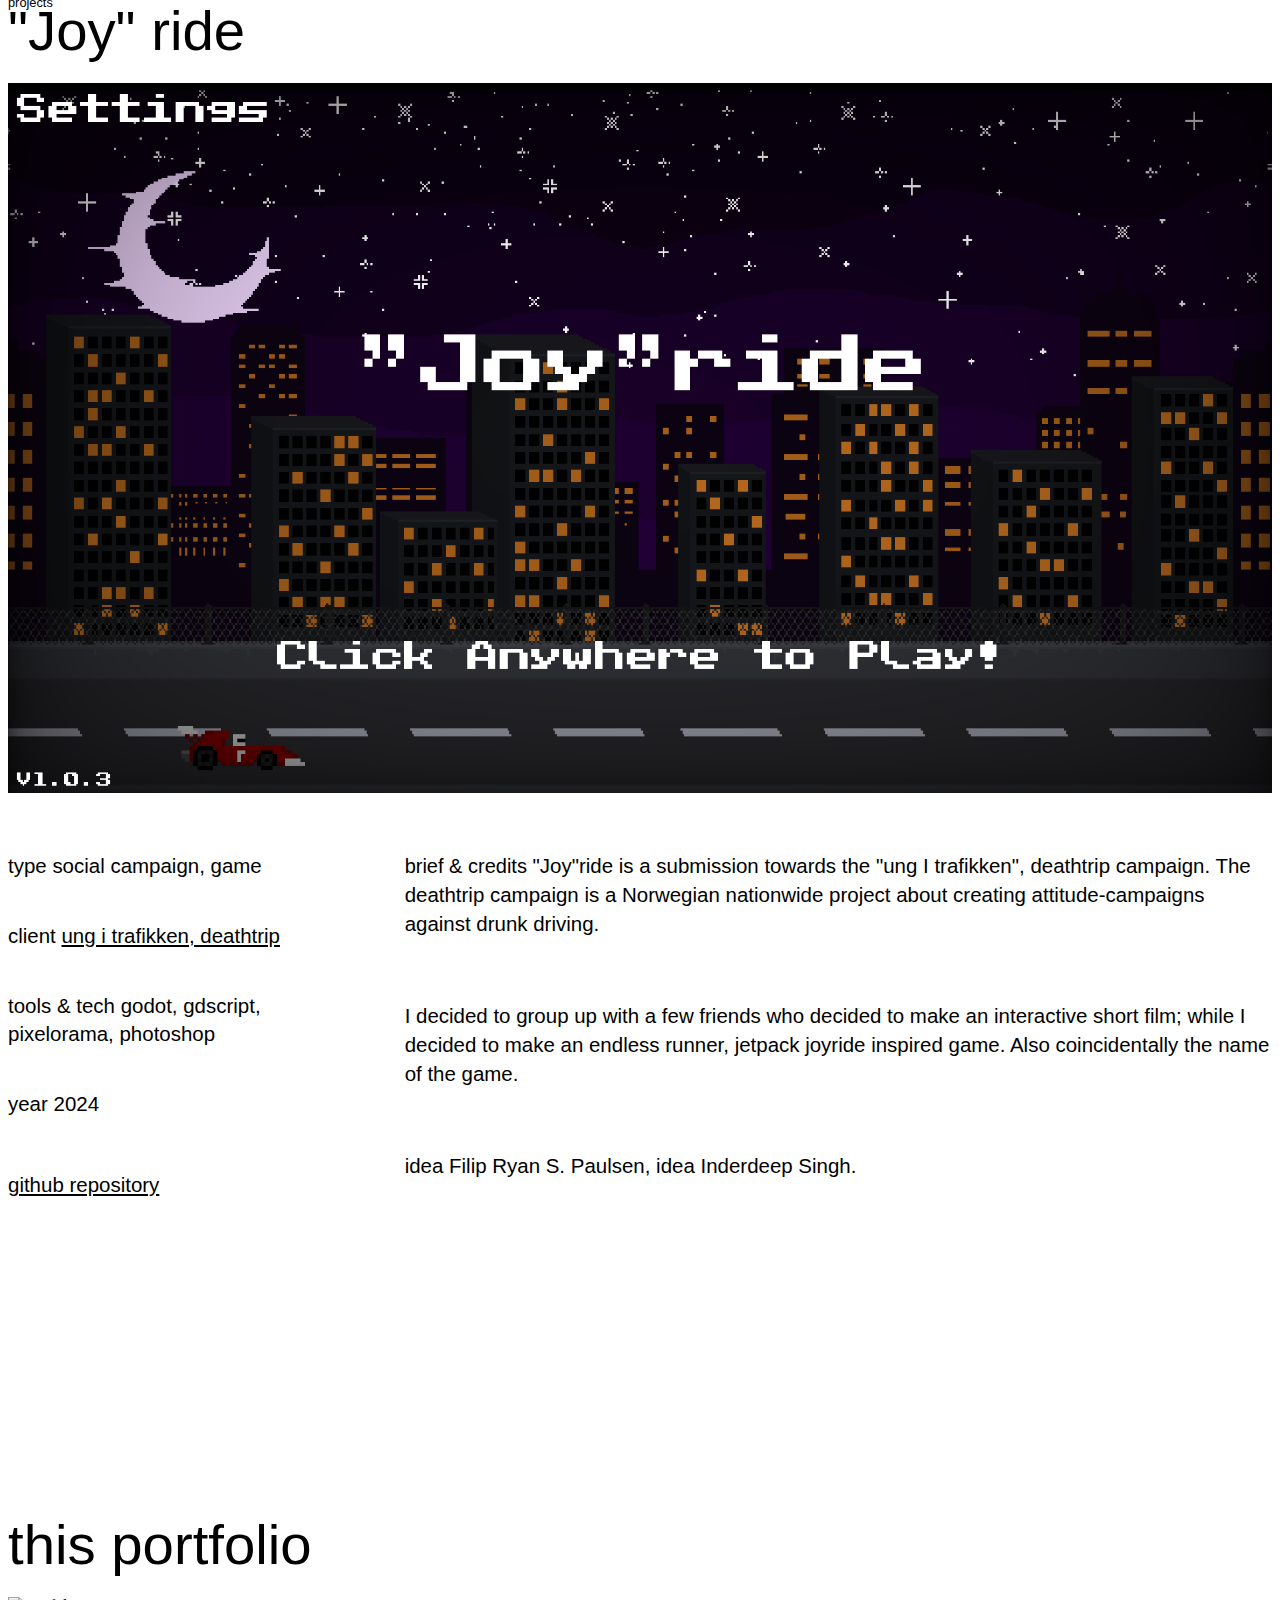
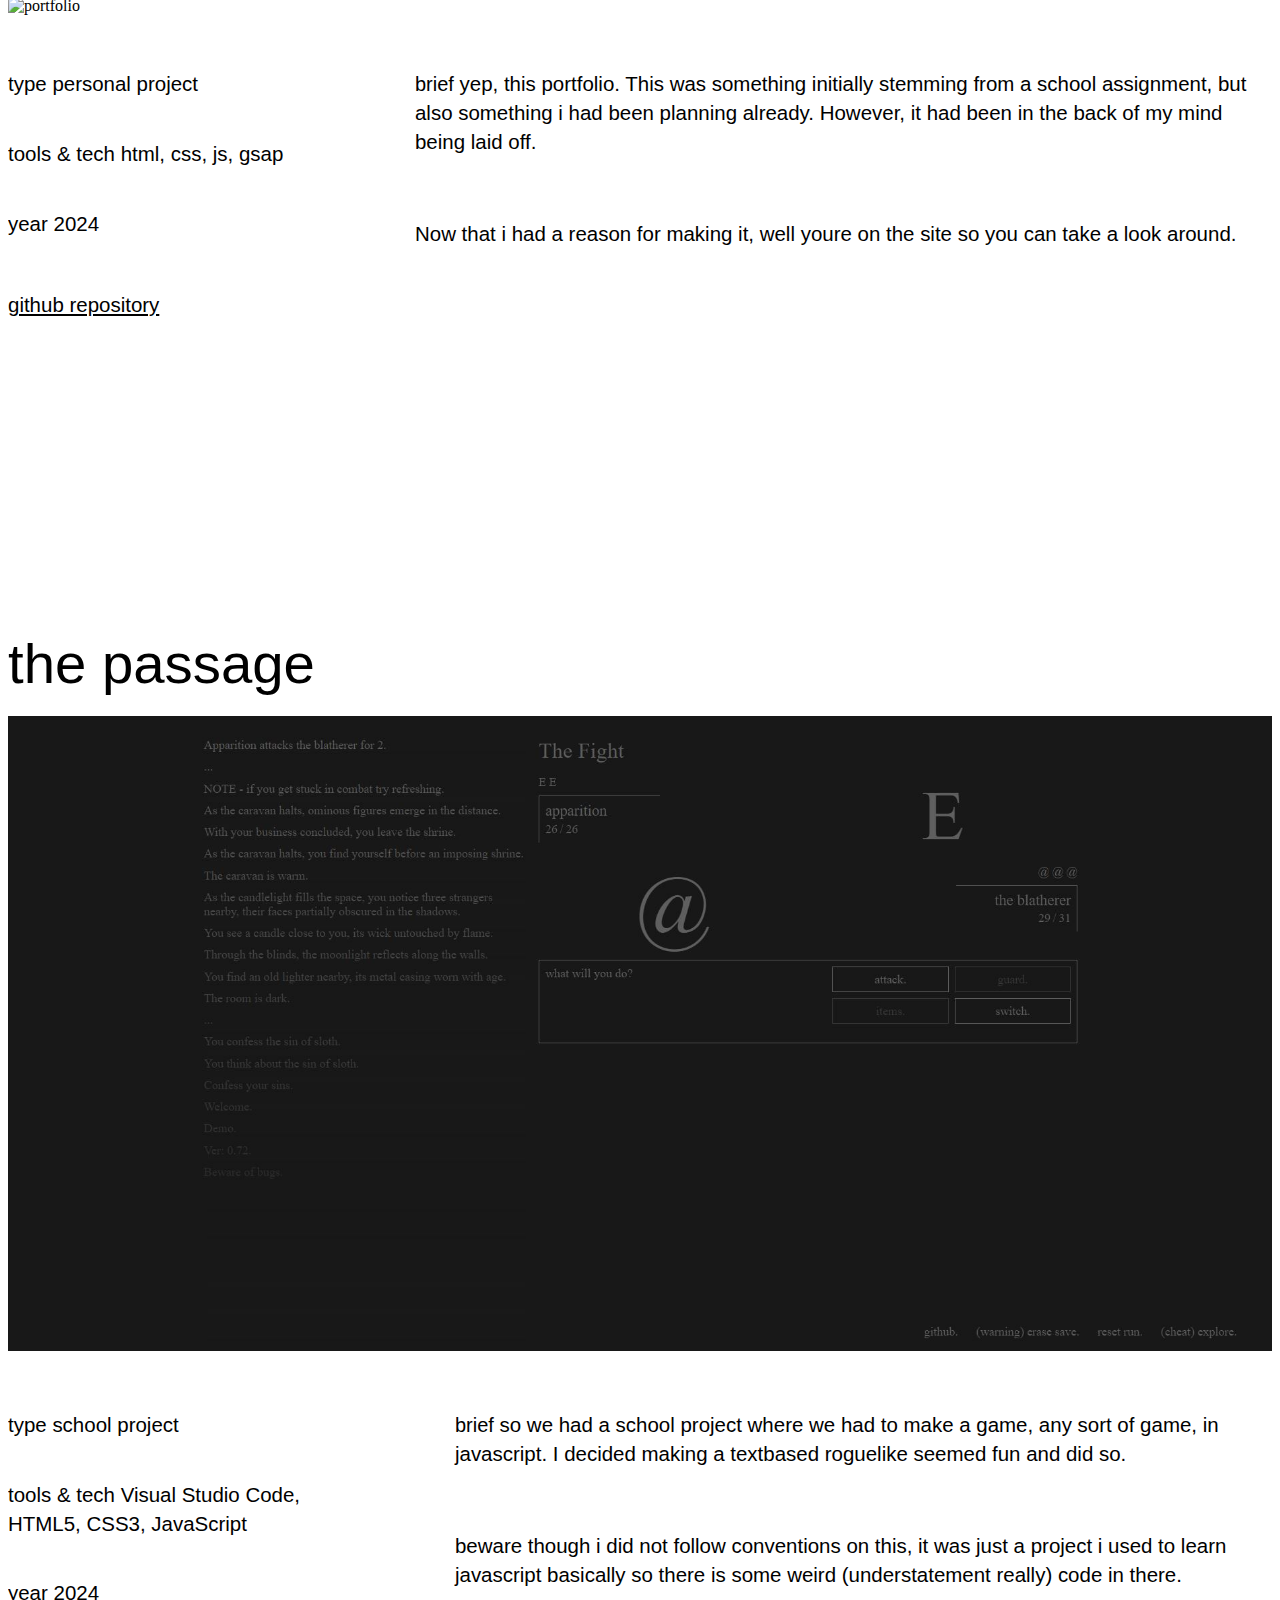
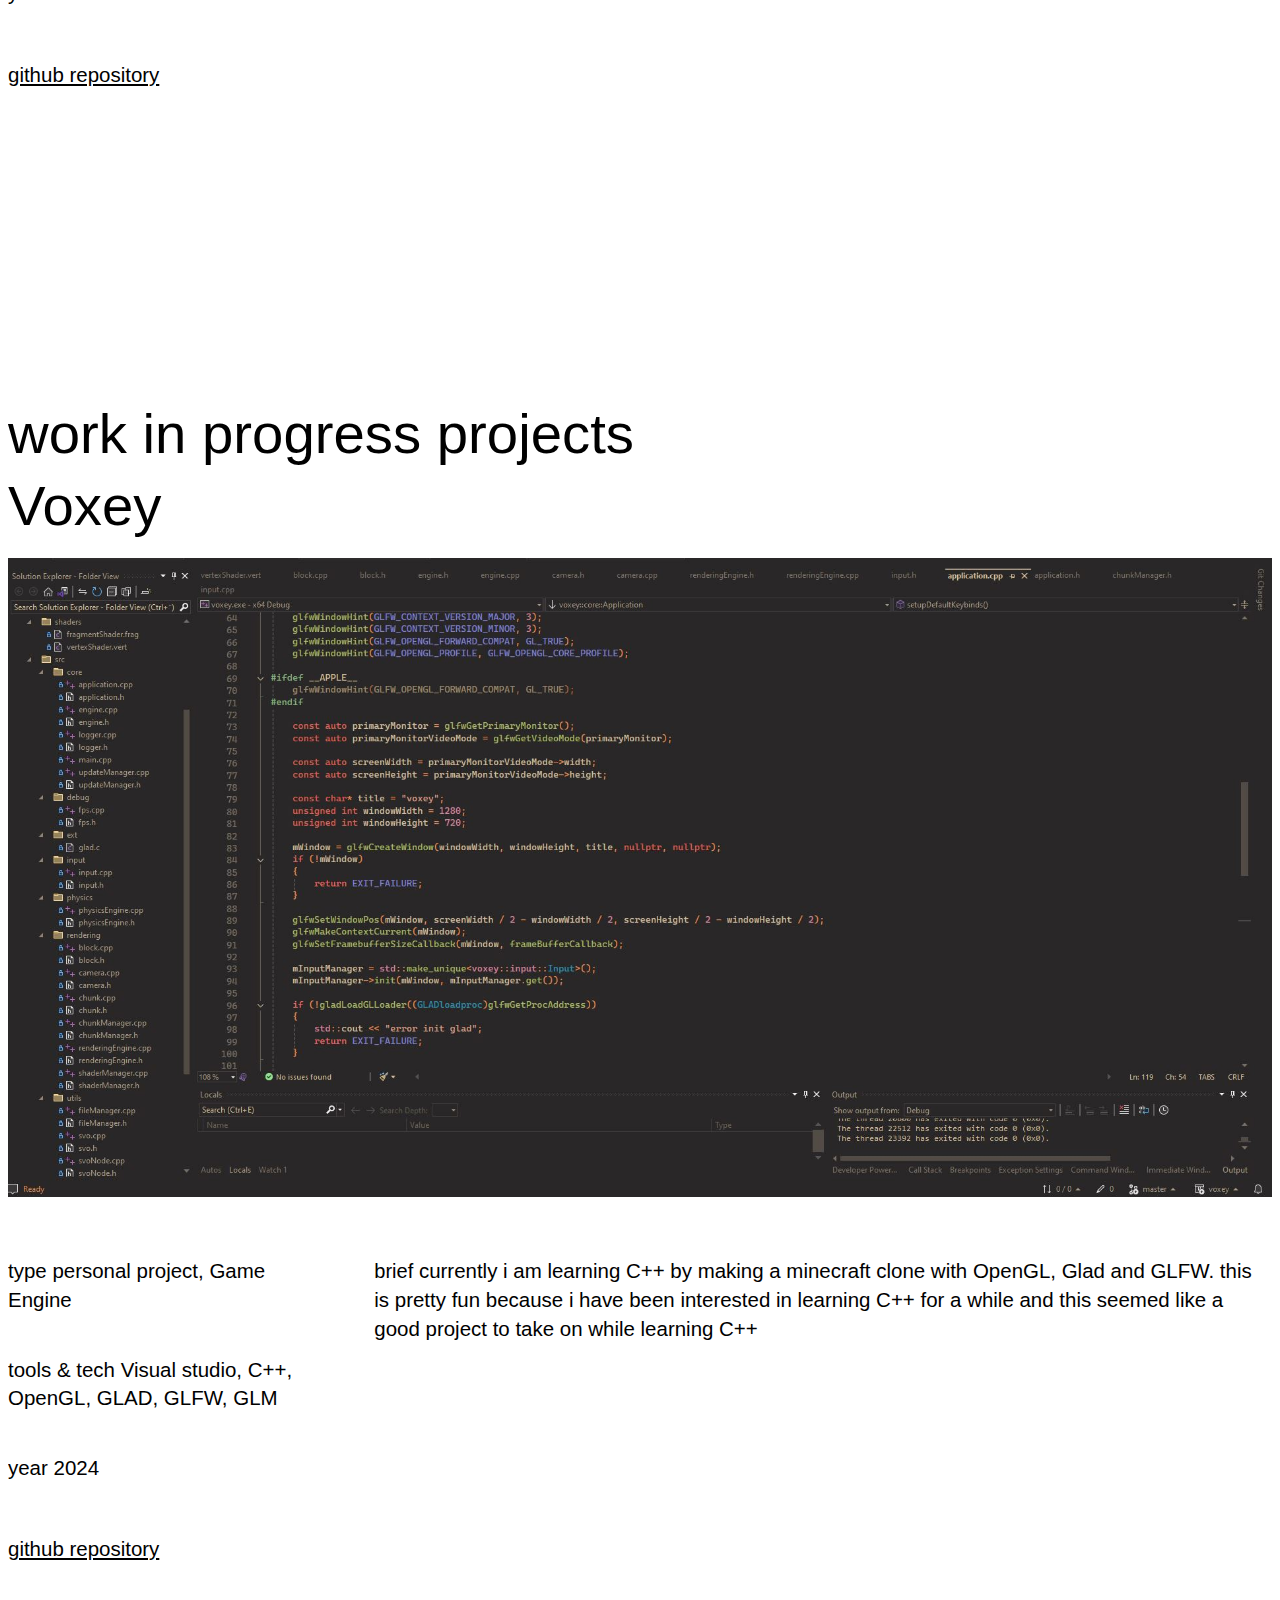
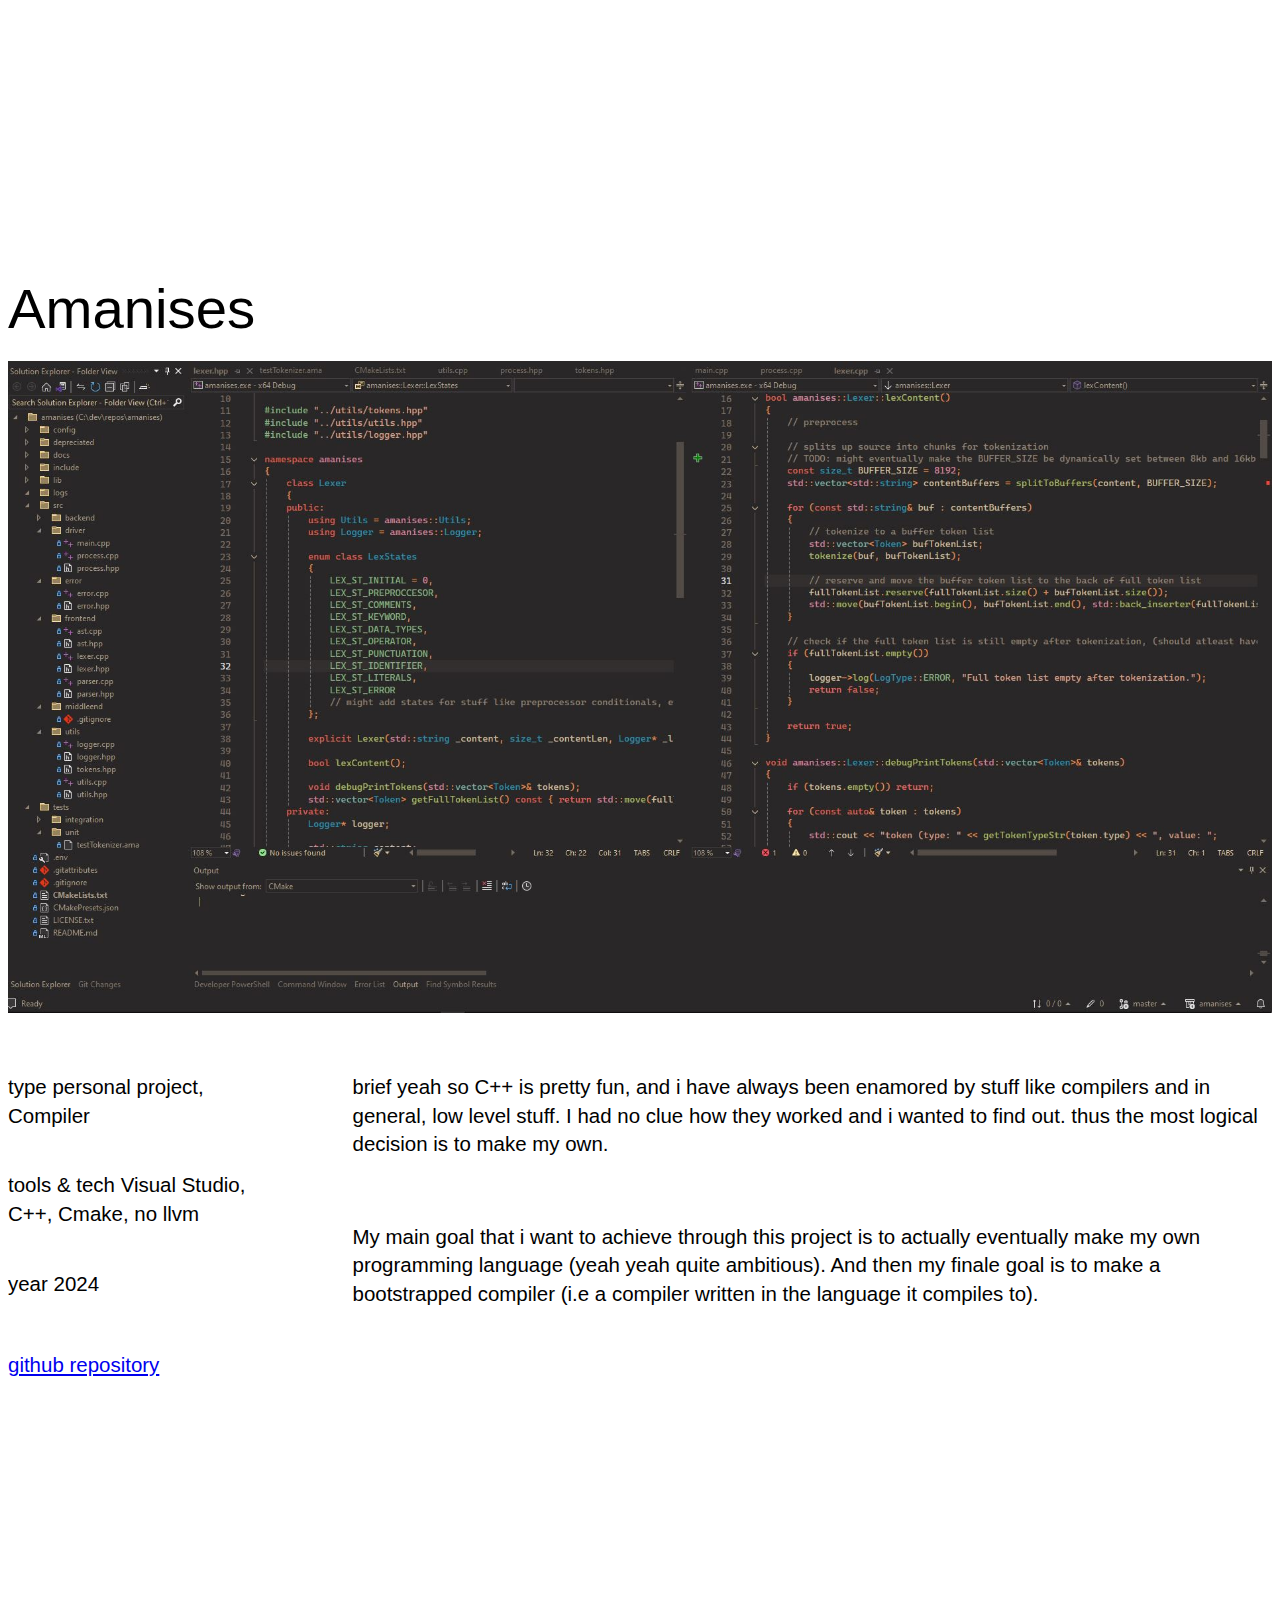
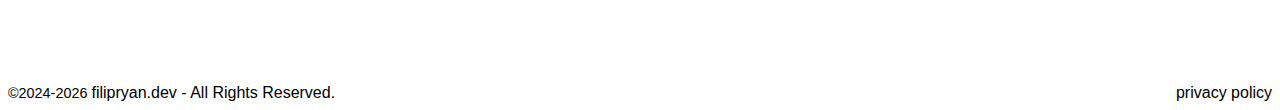
==== commit d27c273d: "added previews" ====
--- a/index.html
+++ b/index.html
@@ -1,543 +1,580 @@
 <!DOCTYPE html>
 <html lang="en">
-  <head>
-    <meta charset="UTF-8" />
-    <meta name="viewport" content="width=device-width, initial-scale=1.0" />
-    <title>filipryan.dev | home</title>
-    <link
-      rel="icon"
-      type="image/png"
-      href="assets/favicon-32x32.png"
-      sizes="32x32"
-    />
-    <link
-      rel="icon"
-      type="image/png"
-      href="assets/favicon-16x16.png"
-      sizes="16x16"
-    />
-    <link rel="icon" type="image/png" href="assets/favicon.ico" />
-
-    <link
-      href="https://unpkg.com/boxicons@2.1.4/css/boxicons.min.css"
-      rel="stylesheet"
-    />
-    <link rel="stylesheet" href="layout.css" />
-    <link rel="stylesheet" href="global/globalLayout.css" />
-    <link rel="stylesheet" href="global/fonts.css" />
-    <link rel="stylesheet" href="global/constants.css" />
-  </head>
-  <body>
-    <section class="root">
-      <div class="preLoader">
-        <div class="placeholderFrame"></div>
-        <div class="grayFrame"></div>
-        <div class="blackFrame"></div>
-        <div class="logoFrame">
-          <img src="assets/frLogo.png" alt="FR" class="logo" />
-        </div>
-      </div>
-      <header class="topHeader">
-        <div class="container">
-          <div class="left hoverableElement">
-            <button class="leftInner" onclick="window.location.reload()">
-              <div class="label">filipryan.dev</div>
-            </button>
-          </div>
-          <div class="right">
-            <button class="hamburger hoverableElement" id="navbarToggleButton">
-              <div class="inner">
-                <div class="hamburgerOpen">
-                  <span class="line"></span>
-                  <span class="line"></span>
-                  <span class="line"></span>
-                </div>
-                <div class="hamburgerClosed">
-                  <span class="line"></span>
-                  <span class="line"></span>
-                </div>
-              </div>
-            </button>
-          </div>
-        </div>
-      </header>
-      <nav class="navbar">
-        <div class="shade"></div>
-        <div class="content">
-          <div class="container">
-            <div class="inner">
-              <section class="contact">
-                <header class="title">Say hello</header>
-                <section class="contactInfo">
-                  <p class="contactTitle">Info</p>
-                  <a class="hoverableElement" href="tel:+4792081617">
-                    (+47) 920 81 617
-                  </a>
-                  <a
-                    class="hoverableElement"
-                    href="mailto:filipryanbusinessmail@gmail.com"
+   <head>
+      <meta charset="UTF-8" />
+      <meta name="viewport" content="width=device-width, initial-scale=1.0" />
+      <title>filipryan.dev | home</title>
+      <link
+         rel="icon"
+         type="image/png"
+         href="assets/favicon-32x32.png"
+         sizes="32x32"
+      />
+      <link
+         rel="icon"
+         type="image/png"
+         href="assets/favicon-16x16.png"
+         sizes="16x16"
+      />
+      <link rel="icon" type="image/png" href="assets/favicon.ico" />
+
+      <link
+         href="https://unpkg.com/boxicons@2.1.4/css/boxicons.min.css"
+         rel="stylesheet"
+      />
+      <link rel="stylesheet" href="layout.css" />
+      <link rel="stylesheet" href="global/globalLayout.css" />
+      <link rel="stylesheet" href="global/fonts.css" />
+      <link rel="stylesheet" href="global/constants.css" />
+   </head>
+   <body>
+      <section class="root">
+         <div class="preLoader">
+            <div class="placeholderFrame"></div>
+            <div class="grayFrame"></div>
+            <div class="blackFrame"></div>
+            <div class="logoFrame">
+               <img src="assets/frLogo.png" alt="FR" class="logo" />
+            </div>
+         </div>
+         <header class="topHeader">
+            <div class="container">
+               <div class="left hoverableElement">
+                  <button class="leftInner" onclick="window.location.reload()">
+                     <div class="label">filipryan.dev</div>
+                  </button>
+               </div>
+               <div class="right">
+                  <button
+                     class="hamburger hoverableElement"
+                     id="navbarToggleButton"
                   >
-                    filipryanbusinessmail@gmail.com
-                  </a>
-                </section>
-              </section>
-              <section class="info">
-                <header class="label">
-                  <div class="description">Get in touch</div>
-                </header>
-                <div class="socials">
-                  <div class="social hoverableElement" id="linkedin">
-                    <a href="#">
-                      <i class="bx bxl-linkedin"></i>
-                    </a>
-                  </div>
-                  <div class="social hoverableElement" id="github">
-                    <a href="https://github.com/raincuhh">
-                      <i class="bx bxl-github"></i>
-                    </a>
-                  </div>
-                  <div class="social hoverableElement" id="codepen">
-                    <a href="https://codepen.io/filip-ryan">
-                      <i class="bx bxl-codepen"></i>
-                    </a>
-                  </div>
-                  <div class="social hoverableElement" id="stackoverflow">
-                    <a href="https://stackoverflow.com/users/22647357/raincuh">
-                      <i class="bx bxl-stack-overflow"></i>
-                    </a>
-                  </div>
-                </div>
-              </section>
+                     <div class="inner">
+                        <div class="hamburgerOpen">
+                           <span class="line"></span>
+                           <span class="line"></span>
+                           <span class="line"></span>
+                        </div>
+                        <div class="hamburgerClosed">
+                           <span class="line"></span>
+                           <span class="line"></span>
+                        </div>
+                     </div>
+                  </button>
+               </div>
             </div>
-          </div>
-        </div>
-      </nav>
-      <div class="cursor">
-        <div class="cursorDot" data-cursor-dot></div>
-        <div class="cursorOutline" data-cursor-outline></div>
-      </div>
-      <!-- main -->
-      <main class="layout">
-        <section class="hero">
-          <div class="container">
-            <section class="title">
-              <div class="heroText">filip ryan</div>
-              <div class="heroText">paulsen</div>
+         </header>
+         <nav class="navbar">
+            <div class="shade"></div>
+            <div class="content">
+               <div class="container">
+                  <div class="inner">
+                     <section class="contact">
+                        <header class="title">Say hello</header>
+                        <section class="contactInfo">
+                           <p class="contactTitle">Info</p>
+                           <a class="hoverableElement" href="tel:+4792081617">
+                              (+47) 920 81 617
+                           </a>
+                           <a
+                              class="hoverableElement"
+                              href="mailto:filipryanbusinessmail@gmail.com"
+                           >
+                              filipryanbusinessmail@gmail.com
+                           </a>
+                        </section>
+                     </section>
+                     <section class="info">
+                        <header class="label">
+                           <div class="description">Get in touch</div>
+                        </header>
+                        <div class="socials">
+                           <div class="social hoverableElement" id="linkedin">
+                              <a href="#">
+                                 <i class="bx bxl-linkedin"></i>
+                              </a>
+                           </div>
+                           <div class="social hoverableElement" id="github">
+                              <a href="https://github.com/raincuhh">
+                                 <i class="bx bxl-github"></i>
+                              </a>
+                           </div>
+                           <div class="social hoverableElement" id="codepen">
+                              <a href="https://codepen.io/filip-ryan">
+                                 <i class="bx bxl-codepen"></i>
+                              </a>
+                           </div>
+                           <div
+                              class="social hoverableElement"
+                              id="stackoverflow"
+                           >
+                              <a
+                                 href="https://stackoverflow.com/users/22647357/raincuh"
+                              >
+                                 <i class="bx bxl-stack-overflow"></i>
+                              </a>
+                           </div>
+                        </div>
+                     </section>
+                  </div>
+               </div>
+            </div>
+         </nav>
+         <div class="cursor">
+            <div class="cursorDot" data-cursor-dot></div>
+            <div class="cursorOutline" data-cursor-outline></div>
+         </div>
+         <!-- main -->
+         <main class="layout">
+            <section class="hero">
+               <div class="container">
+                  <section class="title">
+                     <div class="heroText">filip ryan</div>
+                     <div class="heroText">paulsen</div>
+                  </section>
+                  <section class="subTitle">
+                     <div class="wrapper">
+                        <article class="infoBox" id="infoBox1">
+                           <p class="boxContainer">
+                              <span class="header">intro</span>
+                              Hi, i'm Filip, i like to develop
+                              <span id="infoBoxAnimSpan">websites</span>
+                           </p>
+                           <div class="pointer">
+                              <i class="bx bx-subdirectory-right"></i>
+                           </div>
+                        </article>
+                        <article class="infoBox" id="infoBox2">
+                           <p class="boxContainer">
+                              <span class="header">intro</span>
+                              Currently striving to innovate in digital
+                              experiences through my passion for programming.
+                           </p>
+                        </article>
+                     </div>
+                  </section>
+               </div>
             </section>
-            <section class="subTitle">
-              <div class="wrapper">
-                <article class="infoBox" id="infoBox1">
-                  <p class="boxContainer">
-                    <span class="header">intro</span>
-                    Hi, i'm Filip, i like to develop
-                    <span id="infoBoxAnimSpan">websites</span>
-                  </p>
-                  <div class="pointer">
-                    <i class="bx bx-subdirectory-right"></i>
-                  </div>
-                </article>
-                <article class="infoBox" id="infoBox2">
-                  <p class="boxContainer">
-                    <span class="header">intro</span>
-                    Currently striving to innovate in digital experiences
-                    through my passion for programming.
-                  </p>
-                </article>
-              </div>
+
+            <section class="about">
+               <header class="sectionHeader">about</header>
+               <div class="container">
+                  <article class="aboutContainer">
+                     <p>
+                        Hey there! I'm Filip, a Filipino-Norwegian with a
+                        passion for volleyball, the gym, and programming.
+                     </p>
+                     <p>
+                        I enjoy making digital experiences, games and developing
+                        software, channeling my creativity into bringing ideas
+                        to life through the code that I write.
+                     </p>
+                     <p>
+                        When I'm not spiking on the volleyball court or
+                        programming skills, you'll find me hitting the gym or
+                        exploring whats new in technology.
+                     </p>
+                     <p>Welcome to my blog? or portfolio website.</p>
+                  </article>
+                  <article class="aboutBeside">
+                     <aside class="beside" id="experience">
+                        <header class="header">experience</header>
+                     </aside>
+                     <aside class="beside" id="education">
+                        <header class="header">education</header>
+                        <div class="besideContainer">
+                           <div class="besideBox">
+                              <p class="date">2013 - 2020</p>
+                              <p class="institution">åvangen skole</p>
+                              <p class="info">
+                                 finished primary school education
+                              </p>
+                           </div>
+                           <div class="besideBox">
+                              <p class="date">2020 - 2023</p>
+                              <p class="institution">nøkkeland skole</p>
+                              <p class="info">
+                                 finished secondary school education
+                              </p>
+                           </div>
+                           <div class="besideBox">
+                              <p class="date">2023 - 2024</p>
+                              <p class="institution">kirkeparken vgs 1-IMB</p>
+                              <p class="info">
+                                 studying computer science & mediaproduction
+                              </p>
+                           </div>
+                           <div class="besideBox">
+                              <p class="date">2024 - now</p>
+                              <p class="institution">Kirkeparken vgs 2-ITA</p>
+                              <p class="info">
+                                 branched away from medieproduction and only
+                                 studying computer science now
+                              </p>
+                           </div>
+                        </div>
+                     </aside>
+                     <aside class="beside" id="skills">
+                        <header class="header">skills</header>
+                        <div class="besideContainer skillsContainer">
+                           <div class="besideBox skillsBox">
+                              <p class="skill">html</p>
+                              <p class="icon">
+                                 <i class="bx bxl-html5"></i>
+                              </p>
+                           </div>
+                           <div class="besideBox skillsBox">
+                              <p class="skill">css</p>
+                              <p class="icon">
+                                 <i class="bx bxl-css3"></i>
+                              </p>
+                           </div>
+                           <div class="besideBox skillsBox">
+                              <p class="skill">javascript</p>
+                              <p class="icon">
+                                 <i class="bx bxl-javascript"></i>
+                              </p>
+                           </div>
+                           <div class="besideBox skillsBox">
+                              <p class="skill">gsap</p>
+                              <p class="icon">
+                                 <img
+                                    src="assets/gsap-greensock.svg"
+                                    alt="gsap"
+                                 />
+                              </p>
+                           </div>
+                           <div class="besideBox skillsBox">
+                              <p class="skill">godot & gdscript</p>
+                              <p class="icon">
+                                 <svg
+                                    xmlns="http://www.w3.org/2000/svg"
+                                    width="1em"
+                                    height="1em"
+                                    viewBox="0 0 32 32"
+                                 >
+                                    <path
+                                       fill="currentColor"
+                                       d="M12.745.917c-1.458.328-2.906.781-4.266 1.464a32.09 32.09 0 0 0 .266 3.505c-.526.339-1.078.63-1.568 1.026c-.5.38-1.01.75-1.464 1.198a28.31 28.31 0 0 0-2.849-1.651C1.801 7.6.812 8.834-.001 10.214c.609.99 1.25 1.911 1.938 2.792h.016v8.474a.15.15 0 0 1 .047.005l5.198.5a.554.554 0 0 1 .5.521l.161 2.292l4.531.323l.313-2.115a.56.56 0 0 1 .552-.479h5.484a.56.56 0 0 1 .552.479l.313 2.115l4.531-.323l.161-2.292a.554.554 0 0 1 .505-.521l5.193-.5c.016 0 .031-.005.047-.005v-8.474h.021a29.489 29.489 0 0 0 1.932-2.792c-.807-1.38-1.802-2.615-2.865-3.755A28.99 28.99 0 0 0 26.28 8.11c-.453-.448-.958-.818-1.458-1.198c-.495-.396-1.047-.688-1.573-1.026c.156-1.161.234-2.307.266-3.505c-1.354-.682-2.802-1.135-4.266-1.464A30.66 30.66 0 0 0 17.671 4a11.064 11.064 0 0 0-1.661-.13h-.026c-.552.005-1.109.042-1.661.13A29.889 29.889 0 0 0 12.74.917zm-4.11 12.406a3.134 3.134 0 0 1 3.13 3.135a3.13 3.13 0 1 1-6.26 0a3.134 3.134 0 0 1 3.13-3.135m14.73 0a3.134 3.134 0 0 1 3.13 3.135a3.13 3.13 0 1 1-6.26 0a3.134 3.134 0 0 1 3.13-3.135M8.932 14.568a2.076 2.076 0 1 0 0 4.151a2.077 2.077 0 0 0 2.083-2.073a2.078 2.078 0 0 0-2.083-2.078m14.131 0a2.076 2.076 0 1 0 0 4.151a2.073 2.073 0 0 0 2.078-2.073a2.074 2.074 0 0 0-2.078-2.078M16 15.172c.557 0 1.01.406 1.01.911v2.885c0 .505-.453.917-1.01.917s-1.01-.411-1.01-.917v-2.885c0-.505.453-.911 1.01-.911M1.948 22.599c0 .505.005 1.052.005 1.161c0 4.938 6.26 7.307 14.036 7.333h.021c7.776-.026 14.031-2.396 14.031-7.333l.01-1.161l-4.672.453l-.161 2.307a.556.556 0 0 1-.516.516l-5.578.396a.56.56 0 0 1-.552-.474l-.318-2.156h-4.516l-.318 2.156a.557.557 0 0 1-.594.474l-5.531-.396a.565.565 0 0 1-.521-.516l-.156-2.307l-4.672-.448z"
+                                    ></path>
+                                 </svg>
+                              </p>
+                           </div>
+                           <div class="besideBox skillsBox">
+                              <p class="skill">C++</p>
+                              <p class="icon"></p>
+                           </div>
+                           <div class="besideBox skillsBox">
+                              <p class="skill">adobe</p>
+                              <p class="icon">
+                                 <svg
+                                    xmlns="http://www.w3.org/2000/svg"
+                                    width="1em"
+                                    height="1em"
+                                    viewBox="0 0 32 32"
+                                 >
+                                    <path
+                                       fill="currentColor"
+                                       d="M0 .401v31.198h32V.401zm1.333 1.333h29.333v28.531H1.333zm6.401 5.974c0-.089.188-.156.297-.156a76.42 76.42 0 0 1 3.438-.068c3.698 0 5.135 2.026 5.135 4.62c0 3.391-2.458 4.844-5.469 4.844c-.51 0-.682-.026-1.036-.026v5.125c0 .109-.042.156-.151.156H7.885c-.109 0-.151-.042-.151-.151zm2.365 7.084c.307.021.552.021 1.083.021c1.557 0 3.026-.552 3.026-2.661c0-1.693-1.052-2.552-2.833-2.552c-.526 0-1.031.021-1.276.042zm11.479-1.589c-1.057 0-1.411.531-1.411.969c0 .484.24.813 1.651 1.542c2.089 1.016 2.75 1.979 2.75 3.411c0 2.13-1.63 3.276-3.828 3.276c-1.167 0-2.161-.245-2.734-.573c-.083-.042-.104-.109-.104-.219v-1.958c0-.13.063-.177.151-.109a4.9 4.9 0 0 0 2.682.792c1.057 0 1.495-.438 1.495-1.036c0-.484-.307-.901-1.646-1.604c-1.896-.906-2.688-1.828-2.688-3.37c0-1.719 1.344-3.146 3.672-3.146c1.146 0 1.953.177 2.396.37c.109.068.13.177.13.266v1.828c0 .109-.068.177-.198.13c-.594-.349-1.469-.573-2.323-.573z"
+                                    ></path>
+                                 </svg>
+                              </p>
+                           </div>
+                        </div>
+                     </aside>
+                  </article>
+               </div>
             </section>
-          </div>
-        </section>
-
-        <section class="about">
-          <header class="sectionHeader">about</header>
-          <div class="container">
-            <article class="aboutContainer">
-              <p>
-                Hey there! I'm Filip, a Filipino-Norwegian with a passion for
-                volleyball, the gym, and programming.
-              </p>
-              <p>
-                I enjoy making digital experiences, games and developing
-                software, channeling my creativity into bringing ideas to life
-                through the code that I write.
-              </p>
-              <p>
-                When I'm not spiking on the volleyball court or programming
-                skills, you'll find me hitting the gym or exploring whats new in
-                technology.
-              </p>
-              <p>Welcome to my blog? or portfolio website.</p>
-            </article>
-            <article class="aboutBeside">
-              <aside class="beside" id="experience">
-                <header class="header">experience</header>
-              </aside>
-              <aside class="beside" id="education">
-                <header class="header">education</header>
-                <div class="besideContainer">
-                  <div class="besideBox">
-                    <p class="date">2013 - 2020</p>
-                    <p class="institution">åvangen skole</p>
-                    <p class="info">finished primary school education</p>
-                  </div>
-                  <div class="besideBox">
-                    <p class="date">2020 - 2023</p>
-                    <p class="institution">nøkkeland skole</p>
-                    <p class="info">finished secondary school education</p>
-                  </div>
-                  <div class="besideBox">
-                    <p class="date">2023 - 2024</p>
-                    <p class="institution">kirkeparken vgs 1-IMB</p>
-                    <p class="info">
-                      studying computer science & mediaproduction
-                    </p>
-                  </div>
-                  <div class="besideBox">
-                    <p class="date">2024 - now</p>
-                    <p class="institution">Kirkeparken vgs 2-ITA</p>
-                    <p class="info">
-                      branched away from medieproduction and only studying
-                      computer science now
-                    </p>
-                  </div>
-                </div>
-              </aside>
-              <aside class="beside" id="skills">
-                <header class="header">skills</header>
-                <div class="besideContainer skillsContainer">
-                  <div class="besideBox skillsBox">
-                    <p class="skill">html</p>
-                    <p class="icon">
-                      <i class="bx bxl-html5"></i>
-                    </p>
-                  </div>
-                  <div class="besideBox skillsBox">
-                    <p class="skill">css</p>
-                    <p class="icon">
-                      <i class="bx bxl-css3"></i>
-                    </p>
-                  </div>
-                  <div class="besideBox skillsBox">
-                    <p class="skill">javascript</p>
-                    <p class="icon">
-                      <i class="bx bxl-javascript"></i>
-                    </p>
-                  </div>
-                  <div class="besideBox skillsBox">
-                    <p class="skill">gsap</p>
-                    <p class="icon">
-                      <img src="assets/gsap-greensock.svg" alt="gsap" />
-                    </p>
-                  </div>
-                  <div class="besideBox skillsBox">
-                    <p class="skill">godot & gdscript</p>
-                    <p class="icon">
-                      <svg
-                        xmlns="http://www.w3.org/2000/svg"
-                        width="1em"
-                        height="1em"
-                        viewBox="0 0 32 32"
-                      >
-                        <path
-                          fill="currentColor"
-                          d="M12.745.917c-1.458.328-2.906.781-4.266 1.464a32.09 32.09 0 0 0 .266 3.505c-.526.339-1.078.63-1.568 1.026c-.5.38-1.01.75-1.464 1.198a28.31 28.31 0 0 0-2.849-1.651C1.801 7.6.812 8.834-.001 10.214c.609.99 1.25 1.911 1.938 2.792h.016v8.474a.15.15 0 0 1 .047.005l5.198.5a.554.554 0 0 1 .5.521l.161 2.292l4.531.323l.313-2.115a.56.56 0 0 1 .552-.479h5.484a.56.56 0 0 1 .552.479l.313 2.115l4.531-.323l.161-2.292a.554.554 0 0 1 .505-.521l5.193-.5c.016 0 .031-.005.047-.005v-8.474h.021a29.489 29.489 0 0 0 1.932-2.792c-.807-1.38-1.802-2.615-2.865-3.755A28.99 28.99 0 0 0 26.28 8.11c-.453-.448-.958-.818-1.458-1.198c-.495-.396-1.047-.688-1.573-1.026c.156-1.161.234-2.307.266-3.505c-1.354-.682-2.802-1.135-4.266-1.464A30.66 30.66 0 0 0 17.671 4a11.064 11.064 0 0 0-1.661-.13h-.026c-.552.005-1.109.042-1.661.13A29.889 29.889 0 0 0 12.74.917zm-4.11 12.406a3.134 3.134 0 0 1 3.13 3.135a3.13 3.13 0 1 1-6.26 0a3.134 3.134 0 0 1 3.13-3.135m14.73 0a3.134 3.134 0 0 1 3.13 3.135a3.13 3.13 0 1 1-6.26 0a3.134 3.134 0 0 1 3.13-3.135M8.932 14.568a2.076 2.076 0 1 0 0 4.151a2.077 2.077 0 0 0 2.083-2.073a2.078 2.078 0 0 0-2.083-2.078m14.131 0a2.076 2.076 0 1 0 0 4.151a2.073 2.073 0 0 0 2.078-2.073a2.074 2.074 0 0 0-2.078-2.078M16 15.172c.557 0 1.01.406 1.01.911v2.885c0 .505-.453.917-1.01.917s-1.01-.411-1.01-.917v-2.885c0-.505.453-.911 1.01-.911M1.948 22.599c0 .505.005 1.052.005 1.161c0 4.938 6.26 7.307 14.036 7.333h.021c7.776-.026 14.031-2.396 14.031-7.333l.01-1.161l-4.672.453l-.161 2.307a.556.556 0 0 1-.516.516l-5.578.396a.56.56 0 0 1-.552-.474l-.318-2.156h-4.516l-.318 2.156a.557.557 0 0 1-.594.474l-5.531-.396a.565.565 0 0 1-.521-.516l-.156-2.307l-4.672-.448z"
-                        ></path>
-                      </svg>
-                    </p>
-                  </div>
-                  <div class="besideBox skillsBox">
-                    <p class="skill">C++</p>
-                    <p class="icon"></p>
-                  </div>
-                  <div class="besideBox skillsBox">
-                    <p class="skill">adobe</p>
-                    <p class="icon">
-                      <svg
-                        xmlns="http://www.w3.org/2000/svg"
-                        width="1em"
-                        height="1em"
-                        viewBox="0 0 32 32"
-                      >
-                        <path
-                          fill="currentColor"
-                          d="M0 .401v31.198h32V.401zm1.333 1.333h29.333v28.531H1.333zm6.401 5.974c0-.089.188-.156.297-.156a76.42 76.42 0 0 1 3.438-.068c3.698 0 5.135 2.026 5.135 4.62c0 3.391-2.458 4.844-5.469 4.844c-.51 0-.682-.026-1.036-.026v5.125c0 .109-.042.156-.151.156H7.885c-.109 0-.151-.042-.151-.151zm2.365 7.084c.307.021.552.021 1.083.021c1.557 0 3.026-.552 3.026-2.661c0-1.693-1.052-2.552-2.833-2.552c-.526 0-1.031.021-1.276.042zm11.479-1.589c-1.057 0-1.411.531-1.411.969c0 .484.24.813 1.651 1.542c2.089 1.016 2.75 1.979 2.75 3.411c0 2.13-1.63 3.276-3.828 3.276c-1.167 0-2.161-.245-2.734-.573c-.083-.042-.104-.109-.104-.219v-1.958c0-.13.063-.177.151-.109a4.9 4.9 0 0 0 2.682.792c1.057 0 1.495-.438 1.495-1.036c0-.484-.307-.901-1.646-1.604c-1.896-.906-2.688-1.828-2.688-3.37c0-1.719 1.344-3.146 3.672-3.146c1.146 0 1.953.177 2.396.37c.109.068.13.177.13.266v1.828c0 .109-.068.177-.198.13c-.594-.349-1.469-.573-2.323-.573z"
-                        ></path>
-                      </svg>
-                    </p>
-                  </div>
-                </div>
-              </aside>
-            </article>
-          </div>
-        </section>
-
-        <section class="cv">
-          <header class="sectionHeader">curriculum vitae</header>
-          <div class="container">
-            <div class="cvTitle">
-              <p>
-                Are you a hiring manager?
-                <span>(or just looking to look)</span>
-              </p>
-              <p>
-                download my cv
-                <span id="cvPointer">
-                  <i class="bx bx-subdirectory-left bx-rotate-270"></i>
-                </span>
-              </p>
-            </div>
-            <div class="cvDownload">
-              <a href="assets/Ryan-CV3.pdf" download="Ryan-CV.pdf">
-                <span> curriculum vitae </span>
-              </a>
-            </div>
-          </div>
-        </section>
-
-        <section class="projects">
-          <header class="sectionHeader">projects</header>
-
-          <article class="project">
-            <div class="container">
-              <header class="projectHeader">"Joy" ride</header>
-              <div class="projectImg">
-                <img src="assets/joyride_TitleScreen.png" alt="" />
-              </div>
-              <section class="projectContainer">
-                <article class="projectInfo">
-                  <p class="type"><span>type</span> social campaign, game</p>
-                  <p class="client hoverableElement">
-                    <span>client</span>
-                    <a
-                      href="https://www.ungitrafikken.no/kampanjer-og-prosjekter/deathtrip"
-                    >
-                      ung i trafikken, deathtrip
-                    </a>
-                  </p>
-                  <p class="tools">
-                    <span>tools & tech</span> godot, gdscript, pixelorama,
-                    photoshop
-                  </p>
-                  <p class="year"><span>year</span> 2024</p>
-                  <p class="link hoverableElement">
-                    <a href="https://github.com/raincuhh/DeathTripGame">
-                      github repository
-                    </a>
-                  </p>
-                </article>
-                <article class="projectDescription">
-                  <p>
-                    <span class="header">brief & credits</span> "Joy"ride is a
-                    submission towards the "ung I trafikken", deathtrip
-                    campaign. The deathtrip campaign is a Norwegian nationwide
-                    project about creating attitude-campaigns against drunk
-                    driving.
-                  </p>
-                  <p>
-                    I decided to group up with a few friends who decided to make
-                    an interactive short film; while I decided to make an
-                    endless runner, jetpack joyride inspired game. Also
-                    coincidentally the name of the game.
-                  </p>
-                  <p>
-                    <span>idea</span> Filip Ryan S. Paulsen,
-                    <span>idea</span> Inderdeep Singh.
-                  </p>
-                </article>
-              </section>
-            </div>
-          </article>
-
-          <article class="project">
-            <div class="container">
-              <header class="projectHeader"><span>this</span> portfolio</header>
-              <div class="projectImg">
-                <img src="assets/placeholder_1920x1080.png" alt="portfolio" />
-                <!-- note to self, make the placeholder into a scroll down site looping vid -->
-              </div>
-              <div class="projectContainer">
-                <article class="projectInfo">
-                  <p class="type"><span>type</span> personal project</p>
-                  <p class="tools">
-                    <span>tools & tech</span> html, css, js, gsap
-                  </p>
-                  <p class="year"><span>year</span> 2024</p>
-                  <p class="link hoverableElement">
-                    <a href="https://github.com/raincuhh/portfolio_v1">
-                      github repository
-                    </a>
-                  </p>
-                </article>
-                <article class="projectDescription">
-                  <p>
-                    <span class="header">brief</span> yep, this portfolio. This
-                    was something initially stemming from a school assignment,
-                    but also something i had been planning already. However, it
-                    had been in the back of my mind being laid off.
-                  </p>
-                  <p>
-                    Now that i had a reason for making it, well youre on the
-                    site so you can take a look around.
-                  </p>
-                </article>
-              </div>
-            </div>
-          </article>
-
-          <article class="project">
-            <div class="container">
-              <header class="projectHeader"><span>the passage</span></header>
-              <div class="projectImg">
-                <img
-                  src="assets/ThePassagePreview.JPG"
-                  alt="thePassagePreview"
-                />
-              </div>
-              <div class="projectContainer">
-                <article class="projectInfo">
-                  <p class="type"><span>type</span> school project</p>
-                  <p class="tools">
-                    <span>tools & tech</span> Visual Studio Code, HTML5, CSS3,
-                    JavaScript
-                  </p>
-                  <p class="year"><span>year</span> 2024</p>
-                  <p class="link hoverableElement">
-                    <a href="https://github.com/raincuhh/the-passage">
-                      github repository
-                    </a>
-                  </p>
-                </article>
-                <article class="projectDescription">
-                  <p>
-                    <span class="header">brief</span> so we had a school project
-                    where we had to make a game, any sort of game, in
-                    javascript. I decided making a textbased roguelike seemed
-                    fun and did so.
-                  </p>
-                  <p>
-                    beware though i did not follow conventions on this, it was
-                    just a project i used to learn javascript basically so there
-                    is some weird (understatement really) code in there.
-                  </p>
-                </article>
-              </div>
-            </div>
-          </article>
-
-          <article class="project">
-            <div class="container">
-              <header class="projectHeader">
-                <span>work in progress projects</span>
-              </header>
-              <header class="projectHeader">
-                <span>Voxey</span>
-              </header>
-              <div class="projectImg">
-                <img
-                  src="assets/VoxeyPreviewImage2.JPG"
-                  alt="VoxeyPreviewImage"
-                />
-              </div>
-              <div class="projectContainer">
-                <article class="projectInfo">
-                  <p class="type">
-                    <span>type</span> personal project, Game Engine
-                  </p>
-                  <p class="tools">
-                    <span>tools & tech</span> Visual studio, C++, OpenGL, GLAD,
-                    GLFW, GLM
-                  </p>
-                  <p class="year"><span>year</span> 2024</p>
-                  <p class="link hoverableElement">
-                    <a href="https://github.com/raincuhh/voxey">
-                      github repository
-                    </a>
-                  </p>
-                </article>
-                <article class="projectDescription">
-                  <p>
-                    <span class="header">brief</span> currently i am learning
-                    C++ by making a minecraft clone with OpenGL, Glad and GLFW.
-                    this is pretty fun because i have been interested in
-                    learning C++ for a while and this seemed like a good project
-                    to take on while learning C++
-                  </p>
-                </article>
-              </div>
-            </div>
-          </article>
-
-          <article class="project">
-            <div class="container">
-              <header class="projectHeader">
-                <span>Amanises</span>
-              </header>
-              <div class="projectImg">
-                <img
-                  src="assets/AmanisesPreviewImage.JPG"
-                  alt="AmanisesPreviewImage"
-                />
-              </div>
-              <div class="projectContainer">
-                <article class="projectInfo">
-                  <p class="type">
-                    <span>type</span> personal project, Compiler
-                  </p>
-                  <p class="tools">
-                    <span>tools & tech</span> Visual Studio, C++, Cmake, no llvm
-                  </p>
-                  <p class="year"><span>year</span> 2024</p>
-                  <div class="link hoverableElement">
-                    <a href="https://github.com/raincuhh/amanises">
-                      github repository
-                    </a>
-                  </div>
-                </article>
-                <article class="projectDescription">
-                  <p>
-                    <span class="header">brief</span> yeah so C++ is pretty fun,
-                    and i have always been enamored by stuff like compilers and
-                    in general, low level stuff. I had no clue how they worked
-                    and i wanted to find out. thus the most logical decision is
-                    to make my own.
-                  </p>
-                  <p>
-                    My main goal that i want to achieve through this project is
-                    to actually eventually make my own programming language
-                    (yeah yeah quite ambitious). And then my finale goal is to
-                    make a bootstrapped compiler (i.e a compiler written in the
-                    language it compiles to).
-                  </p>
-                </article>
-              </div>
-            </div>
-          </article>
-        </section>
-
-        <footer class="footer">
-          <div class="container">
-            <section class="footerGlobal"></section>
-            <section class="footerLegal">
-              <div class="copyright">
-                <span class="copyrightDate">
-                  ©2024-<span id="copyrightCurrentYear"></span>
-                </span>
-                filipryan.dev - All Rights Reserved.
-              </div>
-              <div class="privacyPolicy hoverableElement">
-                <a href="legal/privacyPolicy/privacyPolicy.html">
-                  privacy policy
-                </a>
-              </div>
+
+            <section class="cv">
+               <header class="sectionHeader">curriculum vitae</header>
+               <div class="container">
+                  <div class="cvTitle">
+                     <p>
+                        Are you a hiring manager?
+                        <span>(or just looking to look)</span>
+                     </p>
+                     <p>
+                        download my cv
+                        <span id="cvPointer">
+                           <i class="bx bx-subdirectory-left bx-rotate-270"></i>
+                        </span>
+                     </p>
+                  </div>
+                  <div class="cvDownload">
+                     <a href="assets/Ryan-CV3.pdf" download="Ryan-CV.pdf">
+                        <span> curriculum vitae </span>
+                     </a>
+                  </div>
+               </div>
             </section>
-          </div>
-        </footer>
-      </main>
-    </section>
-    <!-- gsap -->
-    <script src="https://cdnjs.cloudflare.com/ajax/libs/gsap/3.12.5/gsap.min.js"></script>
-    <!-- main js -->
-    <script type="module" src="index.js"></script>
-    <script src="global/constants.js"></script>
-  </body>
+
+            <section class="projects">
+               <header class="sectionHeader">projects</header>
+
+               <article class="project">
+                  <div class="container">
+                     <header class="projectHeader">"Joy" ride</header>
+                     <div class="projectImg">
+                        <img src="assets/joyride_preview.png" alt="" />
+                     </div>
+                     <section class="projectContainer">
+                        <article class="projectInfo">
+                           <p class="type">
+                              <span>type</span> social campaign, game
+                           </p>
+                           <p class="client hoverableElement">
+                              <span>client</span>
+                              <a
+                                 href="https://www.ungitrafikken.no/kampanjer-og-prosjekter/deathtrip"
+                              >
+                                 ung i trafikken, deathtrip
+                              </a>
+                           </p>
+                           <p class="tools">
+                              <span>tools & tech</span> godot, gdscript,
+                              pixelorama, photoshop
+                           </p>
+                           <p class="year"><span>year</span> 2024</p>
+                           <p class="link hoverableElement">
+                              <a
+                                 href="https://github.com/raincuhh/DeathTripGame"
+                              >
+                                 github repository
+                              </a>
+                           </p>
+                        </article>
+                        <article class="projectDescription">
+                           <p>
+                              <span class="header">brief & credits</span>
+                              "Joy"ride is a submission towards the "ung I
+                              trafikken", deathtrip campaign. The deathtrip
+                              campaign is a Norwegian nationwide project about
+                              creating attitude-campaigns against drunk driving.
+                           </p>
+                           <p>
+                              I decided to group up with a few friends who
+                              decided to make an interactive short film; while I
+                              decided to make an endless runner, jetpack joyride
+                              inspired game. Also coincidentally the name of the
+                              game.
+                           </p>
+                           <p>
+                              <span>idea</span> Filip Ryan S. Paulsen,
+                              <span>idea</span> Inderdeep Singh.
+                           </p>
+                        </article>
+                     </section>
+                  </div>
+               </article>
+
+               <article class="project">
+                  <div class="container">
+                     <header class="projectHeader">
+                        <span>this</span> portfolio
+                     </header>
+                     <div class="projectImg">
+                        <img
+                           src="assets/placeholder_1920x1080.png"
+                           alt="portfolio"
+                        />
+                        <!-- note to self, make the placeholder into a scroll down site looping vid -->
+                     </div>
+                     <div class="projectContainer">
+                        <article class="projectInfo">
+                           <p class="type">
+                              <span>type</span> personal project
+                           </p>
+                           <p class="tools">
+                              <span>tools & tech</span> html, css, js, gsap
+                           </p>
+                           <p class="year"><span>year</span> 2024</p>
+                           <p class="link hoverableElement">
+                              <a
+                                 href="https://github.com/raincuhh/portfolio_v1"
+                              >
+                                 github repository
+                              </a>
+                           </p>
+                        </article>
+                        <article class="projectDescription">
+                           <p>
+                              <span class="header">brief</span> yep, this
+                              portfolio. This was something initially stemming
+                              from a school assignment, but also something i had
+                              been planning already. However, it had been in the
+                              back of my mind being laid off.
+                           </p>
+                           <p>
+                              Now that i had a reason for making it, well youre
+                              on the site so you can take a look around.
+                           </p>
+                        </article>
+                     </div>
+                  </div>
+               </article>
+
+               <article class="project">
+                  <div class="container">
+                     <header class="projectHeader">
+                        <span>the passage</span>
+                     </header>
+                     <div class="projectImg">
+                        <img
+                           src="assets/thepassage_preview.JPG"
+                           alt="thePassagePreview"
+                        />
+                     </div>
+                     <div class="projectContainer">
+                        <article class="projectInfo">
+                           <p class="type"><span>type</span> school project</p>
+                           <p class="tools">
+                              <span>tools & tech</span> Visual Studio Code,
+                              HTML5, CSS3, JavaScript
+                           </p>
+                           <p class="year"><span>year</span> 2024</p>
+                           <p class="link hoverableElement">
+                              <a href="https://github.com/raincuhh/the-passage">
+                                 github repository
+                              </a>
+                           </p>
+                        </article>
+                        <article class="projectDescription">
+                           <p>
+                              <span class="header">brief</span> so we had a
+                              school project where we had to make a game, any
+                              sort of game, in javascript. I decided making a
+                              textbased roguelike seemed fun and did so.
+                           </p>
+                           <p>
+                              beware though i did not follow conventions on
+                              this, it was just a project i used to learn
+                              javascript basically so there is some weird
+                              (understatement really) code in there.
+                           </p>
+                        </article>
+                     </div>
+                  </div>
+               </article>
+
+               <article class="project">
+                  <div class="container">
+                     <header class="projectHeader">
+                        <span>work in progress projects</span>
+                     </header>
+                     <header class="projectHeader">
+                        <span>Voxey</span>
+                     </header>
+                     <div class="projectImg">
+                        <img
+                           src="assets/voxey_preview_2.JPG"
+                           alt="VoxeyPreviewImage"
+                        />
+                     </div>
+                     <div class="projectContainer">
+                        <article class="projectInfo">
+                           <p class="type">
+                              <span>type</span> personal project, Game Engine
+                           </p>
+                           <p class="tools">
+                              <span>tools & tech</span> Visual studio, C++,
+                              OpenGL, GLAD, GLFW, GLM
+                           </p>
+                           <p class="year"><span>year</span> 2024</p>
+                           <p class="link hoverableElement">
+                              <a href="https://github.com/raincuhh/voxey">
+                                 github repository
+                              </a>
+                           </p>
+                        </article>
+                        <article class="projectDescription">
+                           <p>
+                              <span class="header">brief</span> currently i am
+                              learning C++ by making a minecraft clone with
+                              OpenGL, Glad and GLFW. this is pretty fun because
+                              i have been interested in learning C++ for a while
+                              and this seemed like a good project to take on
+                              while learning C++
+                           </p>
+                        </article>
+                     </div>
+                  </div>
+               </article>
+
+               <article class="project">
+                  <div class="container">
+                     <header class="projectHeader">
+                        <span>Amanises</span>
+                     </header>
+                     <div class="projectImg">
+                        <img
+                           src="assets/amanises_preview.JPG"
+                           alt="AmanisesPreviewImage"
+                        />
+                     </div>
+                     <div class="projectContainer">
+                        <article class="projectInfo">
+                           <p class="type">
+                              <span>type</span> personal project, Compiler
+                           </p>
+                           <p class="tools">
+                              <span>tools & tech</span> Visual Studio, C++,
+                              Cmake, no llvm
+                           </p>
+                           <p class="year"><span>year</span> 2024</p>
+                           <div class="link hoverableElement">
+                              <a href="https://github.com/raincuhh/amanises">
+                                 github repository
+                              </a>
+                           </div>
+                        </article>
+                        <article class="projectDescription">
+                           <p>
+                              <span class="header">brief</span> yeah so C++ is
+                              pretty fun, and i have always been enamored by
+                              stuff like compilers and in general, low level
+                              stuff. I had no clue how they worked and i wanted
+                              to find out. thus the most logical decision is to
+                              make my own.
+                           </p>
+                           <p>
+                              My main goal that i want to achieve through this
+                              project is to actually eventually make my own
+                              programming language (yeah yeah quite ambitious).
+                              And then my finale goal is to make a bootstrapped
+                              compiler (i.e a compiler written in the language
+                              it compiles to).
+                           </p>
+                        </article>
+                     </div>
+                  </div>
+               </article>
+            </section>
+
+            <footer class="footer">
+               <div class="container">
+                  <section class="footerGlobal"></section>
+                  <section class="footerLegal">
+                     <div class="copyright">
+                        <span class="copyrightDate">
+                           ©2024-<span id="copyrightCurrentYear"></span>
+                        </span>
+                        filipryan.dev - All Rights Reserved.
+                     </div>
+                     <div class="privacyPolicy hoverableElement">
+                        <a href="legal/privacyPolicy/privacyPolicy.html">
+                           privacy policy
+                        </a>
+                     </div>
+                  </section>
+               </div>
+            </footer>
+         </main>
+      </section>
+      <!-- gsap -->
+      <script src="https://cdnjs.cloudflare.com/ajax/libs/gsap/3.12.5/gsap.min.js"></script>
+      <!-- main js -->
+      <script type="module" src="index.js"></script>
+      <script src="global/constants.js"></script>
+   </body>
 </html>
